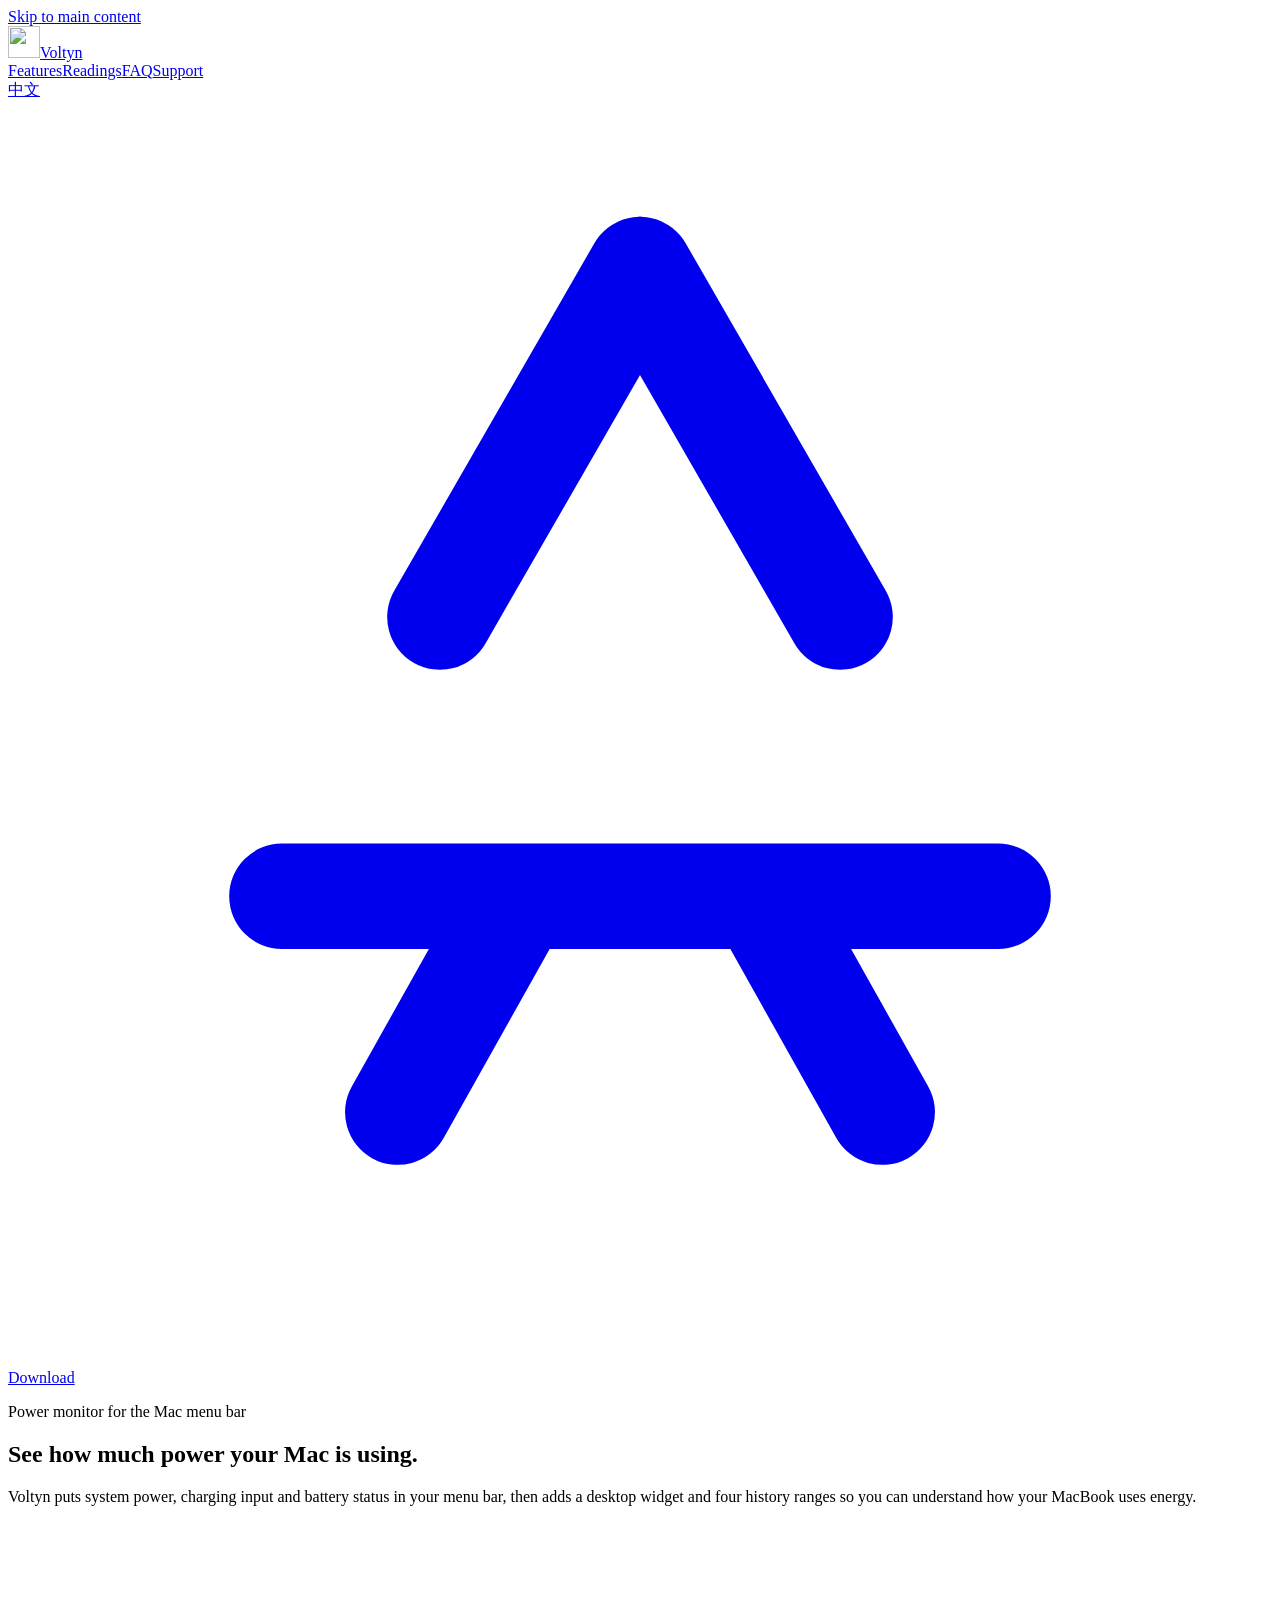
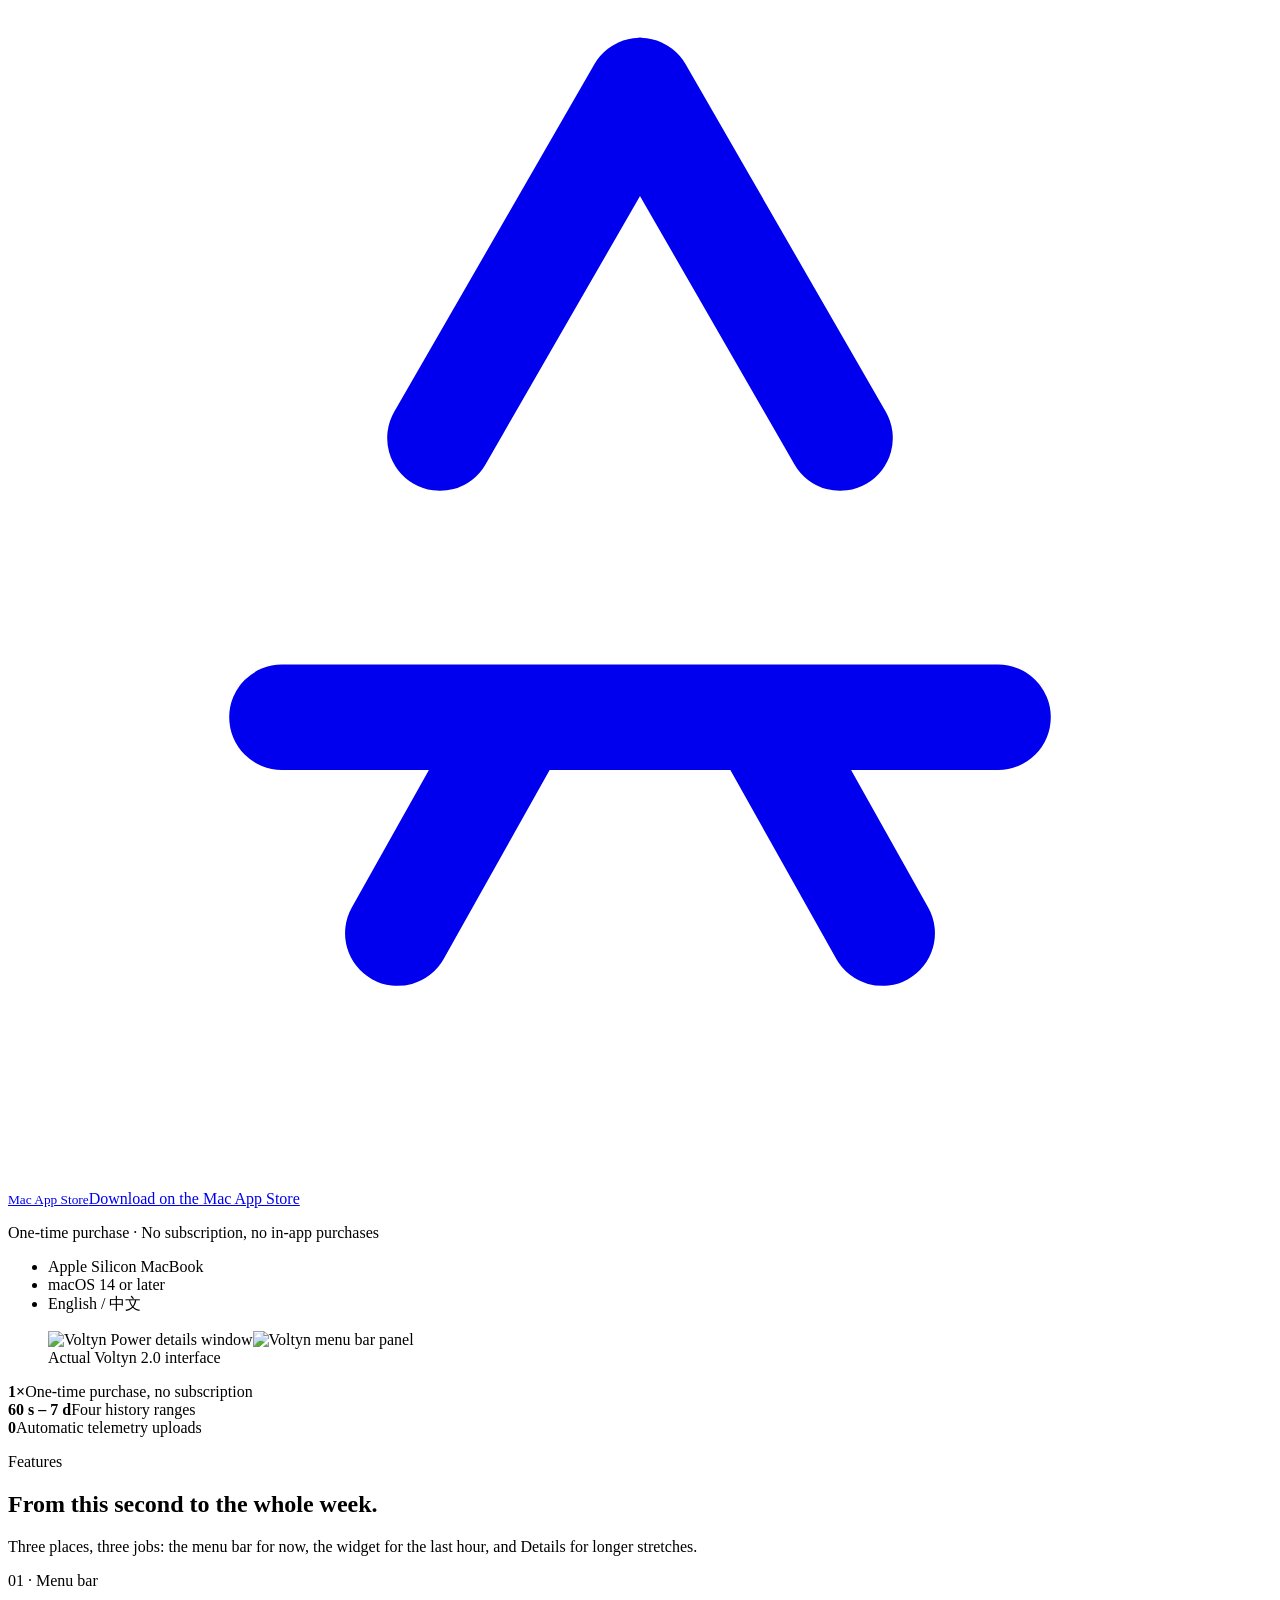
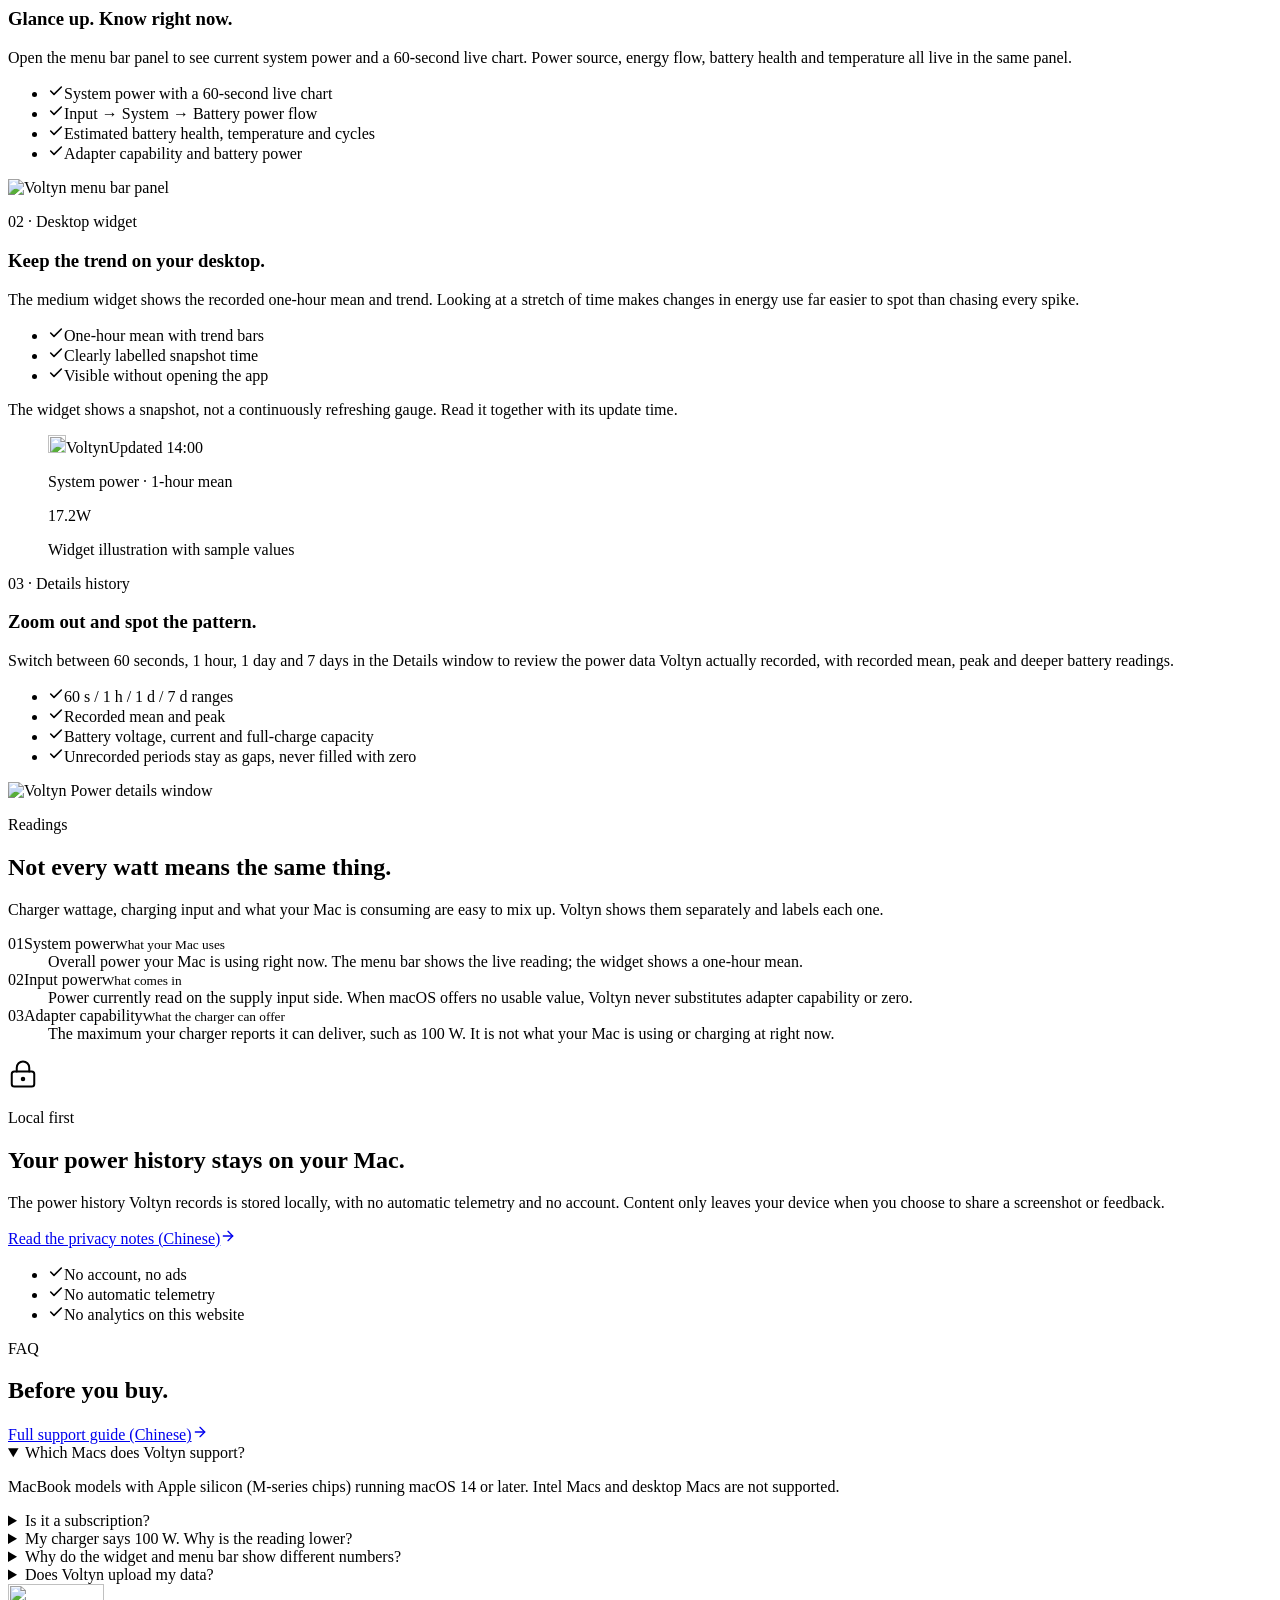
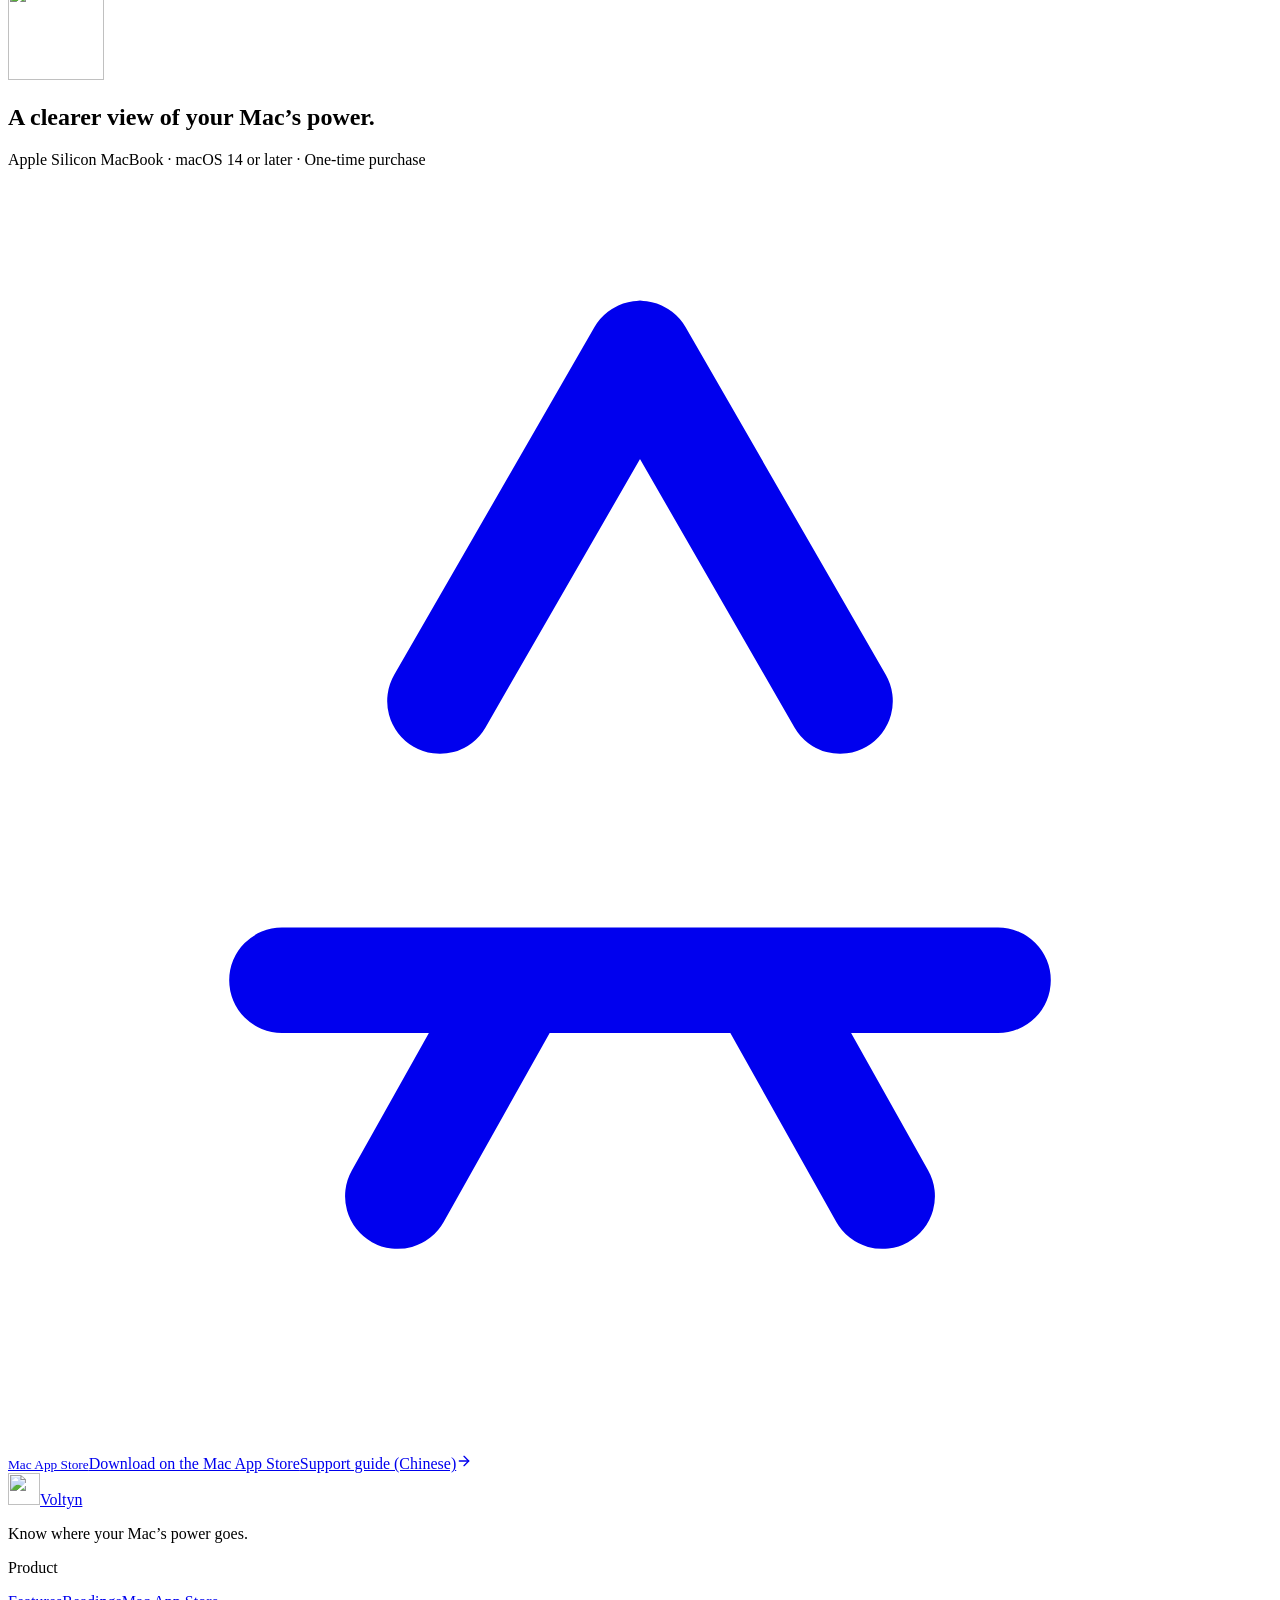
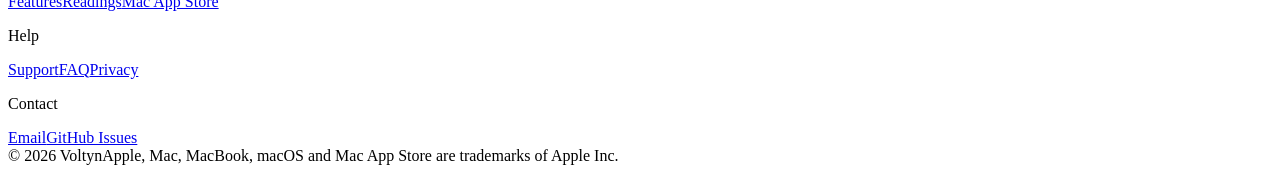
==== en/index.html @ 11860143 "Publish Voltyn marketing site voltyn-marketing-live-r2 69c5edecad9b Marketing files only; support/ a" ====
<!DOCTYPE html><html lang="en"><head><meta charSet="utf-8"/><meta name="viewport" content="width=device-width, initial-scale=1"/><link rel="preload" href="/voltyn-site/assets/voltyn-icon.png" as="image"/><link rel="stylesheet" href="/voltyn-site/_next/static/css/index.UoB--JGW.css" data-rsc-css-href="/voltyn-site/_next/static/css/index.UoB--JGW.css" data-precedence="vite-rsc/importer-resources"/><title>Voltyn: Menu Bar Power Monitor for Apple Silicon MacBook</title><meta name="description" content="Voltyn shows your MacBook’s live system power, charging input, adapter wattage, battery health and cycle count in the menu bar, with a desktop widget and 60-second to 7-day history. Data stays on your Mac. One-time purchase on the Mac App Store."/><meta name="application-name" content="Voltyn"/><meta name="keywords" content="Mac power monitor,MacBook power consumption,menu bar wattage,MacBook battery health,battery cycle count,charging wattage,macOS widget,Apple Silicon,Voltyn"/><meta name="author" content="Voltyn"/><meta name="creator" content="Voltyn"/><meta name="format-detection" content="telephone=no"/><meta name="robots" content="index, follow"/><meta property="og:title" content="Voltyn: Menu Bar Power Monitor for Apple Silicon MacBook"/><meta property="og:description" content="Voltyn shows your MacBook’s live system power, charging input, adapter wattage, battery health and cycle count in the menu bar, with a desktop widget and 60-second to 7-day history. Data stays on your Mac. One-time purchase on the Mac App Store."/><meta property="og:url" content="https://leizikang.github.io/voltyn-site/en/"/><meta property="og:site_name" content="Voltyn"/><meta property="og:type" content="website"/><meta property="og:locale" content="en_US"/><meta property="og:image" content="https://leizikang.github.io/voltyn-site/assets/og-en.png"/><meta property="og:image:width" content="1200"/><meta property="og:image:height" content="630"/><meta property="og:image:alt" content="Voltyn: power monitor for the Mac menu bar"/><meta name="twitter:card" content="summary_large_image"/><meta name="twitter:title" content="Voltyn: Menu Bar Power Monitor for Apple Silicon MacBook"/><meta name="twitter:description" content="Voltyn shows your MacBook’s live system power, charging input, adapter wattage, battery health and cycle count in the menu bar, with a desktop widget and 60-second to 7-day history. Data stays on your Mac. One-time purchase on the Mac App Store."/><meta name="twitter:image" content="https://leizikang.github.io/voltyn-site/assets/og-en.png"/><link rel="icon" href="/voltyn-site/favicon.svg" type="image/svg+xml"/><link rel="apple-touch-icon" href="/voltyn-site/apple-touch-icon.png"/><link rel="canonical" href="https://leizikang.github.io/voltyn-site/en/"/><link rel="alternate" hrefLang="zh-CN" href="https://leizikang.github.io/voltyn-site/"/><link rel="alternate" hrefLang="en" href="https://leizikang.github.io/voltyn-site/en/"/><link rel="alternate" hrefLang="x-default" href="https://leizikang.github.io/voltyn-site/"/><meta name="theme-color" content="#10231b"/><meta name="color-scheme" content="light"/>
</head><body><a href="#main-content" class="skip-link">Skip to main content</a><header class="site-header"><div class="shell header-inner"><a href="/voltyn-site/en/" class="brand" aria-label="Voltyn home"><img src="/voltyn-site/assets/voltyn-icon.png" alt="" width="32" height="32"/>Voltyn</a><nav class="site-nav" aria-label="Main"><a href="#features">Features</a><a href="#readings">Readings</a><a href="#faq">FAQ</a><a href="/voltyn-site/support/">Support</a></nav><div class="header-actions"><a class="lang-switch" href="/voltyn-site/" hrefLang="zh-CN" lang="zh-CN" aria-label="切换到中文">中文</a><a class="store-button store-button--small" href="https://apps.apple.com/app/voltyn/id6804302267" rel="external noopener" aria-label="Download Voltyn on the Mac App Store (opens apple.com)"><svg class="store-glyph" viewBox="0 0 24 24" aria-hidden="true"><path d="M12 3.2 8.2 9.8m7.6 0L12 3.2m-6.8 11.9h13.6M7.4 19.2l2.3-4.1m4.6 0 2.3 4.1" fill="none" stroke="currentColor" stroke-width="2" stroke-linecap="round"></path></svg>Download</a></div></div></header><main id="main-content" lang="en"><section class="hero" aria-labelledby="hero-title"><div class="shell hero-inner"><div class="hero-copy"><p class="eyebrow eyebrow--light"><span class="pulse" aria-hidden="true"></span>Power monitor for the Mac menu bar</p><h1 id="hero-title"><span class="line">See how much power</span> <span class="line accent">your Mac is using.</span></h1><p class="hero-lead">Voltyn puts system power, charging input and battery status in your menu bar, then adds a desktop widget and four history ranges so you can understand how your MacBook uses energy.</p><div class="hero-actions"><a class="store-button" href="https://apps.apple.com/app/voltyn/id6804302267" rel="external noopener" aria-label="Download Voltyn on the Mac App Store (opens apple.com)"><svg class="store-glyph" viewBox="0 0 24 24" aria-hidden="true"><path d="M12 3.2 8.2 9.8m7.6 0L12 3.2m-6.8 11.9h13.6M7.4 19.2l2.3-4.1m4.6 0 2.3 4.1" fill="none" stroke="currentColor" stroke-width="2" stroke-linecap="round"></path></svg><span class="store-button-text"><small>Mac App Store</small>Download on the Mac App Store</span></a></div><p class="hero-price">One-time purchase · No subscription, no in-app purchases</p><ul class="hero-meta"><li>Apple Silicon MacBook</li><li>macOS 14 or later</li><li>English / 中文</li></ul></div><figure class="hero-visual"><div class="hero-glow" aria-hidden="true"></div><img class="shot shot-details" src="/voltyn-site/assets/details-window.webp" alt="Voltyn Power details window" width="600" height="682" fetchPriority="high"/><img class="shot shot-menu" src="/voltyn-site/assets/menu-panel.webp" alt="Voltyn menu bar panel" width="360" height="651" fetchPriority="high"/><figcaption>Actual Voltyn 2.0 interface</figcaption></figure></div></section><div class="stat-strip"><div class="shell stat-inner"><div><strong>1×</strong><span>One-time purchase, no subscription</span></div><div><strong>60 s – 7 d</strong><span>Four history ranges</span></div><div><strong>0</strong><span>Automatic telemetry uploads</span></div></div></div><section id="features" class="section shell" aria-labelledby="features-title"><header class="section-head"><p class="eyebrow">Features</p><h2 id="features-title">From this second to the whole week.</h2><p>Three places, three jobs: the menu bar for now, the widget for the last hour, and Details for longer stretches.</p></header><article class="feature" aria-labelledby="feature-menu"><div class="feature-copy"><p class="feature-index">01 · Menu bar</p><h3 id="feature-menu">Glance up. Know right now.</h3><p>Open the menu bar panel to see current system power and a 60-second live chart. Power source, energy flow, battery health and temperature all live in the same panel.</p><ul class="points"><li><svg xmlns="http://www.w3.org/2000/svg" width="16" height="16" viewBox="0 0 24 24" fill="none" stroke="currentColor" stroke-width="2.4" stroke-linecap="round" stroke-linejoin="round" class="lucide lucide-check" aria-hidden="true"><path d="M20 6 9 17l-5-5"></path></svg>System power with a 60-second live chart</li><li><svg xmlns="http://www.w3.org/2000/svg" width="16" height="16" viewBox="0 0 24 24" fill="none" stroke="currentColor" stroke-width="2.4" stroke-linecap="round" stroke-linejoin="round" class="lucide lucide-check" aria-hidden="true"><path d="M20 6 9 17l-5-5"></path></svg>Input → System → Battery power flow</li><li><svg xmlns="http://www.w3.org/2000/svg" width="16" height="16" viewBox="0 0 24 24" fill="none" stroke="currentColor" stroke-width="2.4" stroke-linecap="round" stroke-linejoin="round" class="lucide lucide-check" aria-hidden="true"><path d="M20 6 9 17l-5-5"></path></svg>Estimated battery health, temperature and cycles</li><li><svg xmlns="http://www.w3.org/2000/svg" width="16" height="16" viewBox="0 0 24 24" fill="none" stroke="currentColor" stroke-width="2.4" stroke-linecap="round" stroke-linejoin="round" class="lucide lucide-check" aria-hidden="true"><path d="M20 6 9 17l-5-5"></path></svg>Adapter capability and battery power</li></ul></div><div class="feature-media media-menu"><img src="/voltyn-site/assets/menu-panel.webp" alt="Voltyn menu bar panel" width="360" height="651" loading="lazy"/></div></article><article class="feature feature--reverse" aria-labelledby="feature-widget"><div class="feature-copy"><p class="feature-index">02 · Desktop widget</p><h3 id="feature-widget">Keep the trend on your desktop.</h3><p>The medium widget shows the recorded one-hour mean and trend. Looking at a stretch of time makes changes in energy use far easier to spot than chasing every spike.</p><ul class="points"><li><svg xmlns="http://www.w3.org/2000/svg" width="16" height="16" viewBox="0 0 24 24" fill="none" stroke="currentColor" stroke-width="2.4" stroke-linecap="round" stroke-linejoin="round" class="lucide lucide-check" aria-hidden="true"><path d="M20 6 9 17l-5-5"></path></svg>One-hour mean with trend bars</li><li><svg xmlns="http://www.w3.org/2000/svg" width="16" height="16" viewBox="0 0 24 24" fill="none" stroke="currentColor" stroke-width="2.4" stroke-linecap="round" stroke-linejoin="round" class="lucide lucide-check" aria-hidden="true"><path d="M20 6 9 17l-5-5"></path></svg>Clearly labelled snapshot time</li><li><svg xmlns="http://www.w3.org/2000/svg" width="16" height="16" viewBox="0 0 24 24" fill="none" stroke="currentColor" stroke-width="2.4" stroke-linecap="round" stroke-linejoin="round" class="lucide lucide-check" aria-hidden="true"><path d="M20 6 9 17l-5-5"></path></svg>Visible without opening the app</li></ul><p class="fine">The widget shows a snapshot, not a continuously refreshing gauge. Read it together with its update time.</p></div><div class="feature-media media-widget"><figure class="widget-figure"><div class="widget-mock" aria-hidden="true"><div class="widget-top"><span class="widget-app"><img src="/voltyn-site/assets/voltyn-icon.png" alt="" width="18" height="18" loading="lazy"/>Voltyn</span><span>Updated 14:00</span></div><p class="widget-label">System power · 1-hour mean</p><p class="widget-value">17.2<span>W</span></p><div class="widget-bars"><span style="height:34%"></span><span style="height:42%"></span><span style="height:38%"></span><span style="height:55%"></span><span style="height:71%"></span><span style="height:58%"></span><span style="height:46%"></span><span style="height:52%"></span><span style="height:76%"></span><span style="height:88%"></span><span style="height:70%"></span><span style="height:61%"></span><span style="height:48%"></span><span style="height:56%"></span><span style="height:66%"></span><span style="height:54%"></span><span style="height:47%"></span><span style="height:44%"></span><span style="height:58%"></span><span style="height:63%"></span><span style="height:50%" data-recent="true"></span><span style="height:45%" data-recent="true"></span><span style="height:40%" data-recent="true"></span><span style="height:43%" data-recent="true"></span></div></div><figcaption>Widget illustration with sample values</figcaption></figure></div></article><article class="feature" aria-labelledby="feature-history"><div class="feature-copy"><p class="feature-index">03 · Details history</p><h3 id="feature-history">Zoom out and spot the pattern.</h3><p>Switch between 60 seconds, 1 hour, 1 day and 7 days in the Details window to review the power data Voltyn actually recorded, with recorded mean, peak and deeper battery readings.</p><ul class="points"><li><svg xmlns="http://www.w3.org/2000/svg" width="16" height="16" viewBox="0 0 24 24" fill="none" stroke="currentColor" stroke-width="2.4" stroke-linecap="round" stroke-linejoin="round" class="lucide lucide-check" aria-hidden="true"><path d="M20 6 9 17l-5-5"></path></svg>60 s / 1 h / 1 d / 7 d ranges</li><li><svg xmlns="http://www.w3.org/2000/svg" width="16" height="16" viewBox="0 0 24 24" fill="none" stroke="currentColor" stroke-width="2.4" stroke-linecap="round" stroke-linejoin="round" class="lucide lucide-check" aria-hidden="true"><path d="M20 6 9 17l-5-5"></path></svg>Recorded mean and peak</li><li><svg xmlns="http://www.w3.org/2000/svg" width="16" height="16" viewBox="0 0 24 24" fill="none" stroke="currentColor" stroke-width="2.4" stroke-linecap="round" stroke-linejoin="round" class="lucide lucide-check" aria-hidden="true"><path d="M20 6 9 17l-5-5"></path></svg>Battery voltage, current and full-charge capacity</li><li><svg xmlns="http://www.w3.org/2000/svg" width="16" height="16" viewBox="0 0 24 24" fill="none" stroke="currentColor" stroke-width="2.4" stroke-linecap="round" stroke-linejoin="round" class="lucide lucide-check" aria-hidden="true"><path d="M20 6 9 17l-5-5"></path></svg>Unrecorded periods stay as gaps, never filled with zero</li></ul></div><div class="feature-media media-details"><img src="/voltyn-site/assets/details-window.webp" alt="Voltyn Power details window" width="600" height="682" loading="lazy"/></div></article></section><section id="readings" class="readings" aria-labelledby="readings-title"><div class="shell"><header class="section-head"><p class="eyebrow">Readings</p><h2 id="readings-title">Not every watt means the same thing.</h2><p>Charger wattage, charging input and what your Mac is consuming are easy to mix up. Voltyn shows them separately and labels each one.</p></header><dl class="reading-grid"><div class="reading-card"><dt><span class="reading-num">0<!-- -->1</span>System power<small>What your Mac uses</small></dt><dd>Overall power your Mac is using right now. The menu bar shows the live reading; the widget shows a one-hour mean.</dd></div><div class="reading-card"><dt><span class="reading-num">0<!-- -->2</span>Input power<small>What comes in</small></dt><dd>Power currently read on the supply input side. When macOS offers no usable value, Voltyn never substitutes adapter capability or zero.</dd></div><div class="reading-card"><dt><span class="reading-num">0<!-- -->3</span>Adapter capability<small>What the charger can offer</small></dt><dd>The maximum your charger reports it can deliver, such as 100 W. It is not what your Mac is using or charging at right now.</dd></div></dl></div></section><section class="section shell" aria-labelledby="privacy-title"><div class="privacy-band"><div class="privacy-icon" aria-hidden="true"><svg xmlns="http://www.w3.org/2000/svg" width="30" height="30" viewBox="0 0 24 24" fill="none" stroke="currentColor" stroke-width="1.6" stroke-linecap="round" stroke-linejoin="round" class="lucide lucide-lock-keyhole" aria-hidden="true"><circle cx="12" cy="16" r="1"></circle><rect x="3" y="10" width="18" height="12" rx="2"></rect><path d="M7 10V7a5 5 0 0 1 10 0v3"></path></svg></div><div class="privacy-copy"><p class="eyebrow">Local first</p><h2 id="privacy-title">Your power history stays on your Mac.</h2><p>The power history Voltyn records is stored locally, with no automatic telemetry and no account. Content only leaves your device when you choose to share a screenshot or feedback.</p><a class="text-link" href="/voltyn-site/privacy/">Read the privacy notes (Chinese)<svg xmlns="http://www.w3.org/2000/svg" width="16" height="16" viewBox="0 0 24 24" fill="none" stroke="currentColor" stroke-width="2" stroke-linecap="round" stroke-linejoin="round" class="lucide lucide-arrow-right" aria-hidden="true"><path d="M5 12h14"></path><path d="m12 5 7 7-7 7"></path></svg></a></div><ul class="points"><li><svg xmlns="http://www.w3.org/2000/svg" width="16" height="16" viewBox="0 0 24 24" fill="none" stroke="currentColor" stroke-width="2.4" stroke-linecap="round" stroke-linejoin="round" class="lucide lucide-check" aria-hidden="true"><path d="M20 6 9 17l-5-5"></path></svg>No account, no ads</li><li><svg xmlns="http://www.w3.org/2000/svg" width="16" height="16" viewBox="0 0 24 24" fill="none" stroke="currentColor" stroke-width="2.4" stroke-linecap="round" stroke-linejoin="round" class="lucide lucide-check" aria-hidden="true"><path d="M20 6 9 17l-5-5"></path></svg>No automatic telemetry</li><li><svg xmlns="http://www.w3.org/2000/svg" width="16" height="16" viewBox="0 0 24 24" fill="none" stroke="currentColor" stroke-width="2.4" stroke-linecap="round" stroke-linejoin="round" class="lucide lucide-check" aria-hidden="true"><path d="M20 6 9 17l-5-5"></path></svg>No analytics on this website</li></ul></div></section><section id="faq" class="section shell faq-section" aria-labelledby="faq-title"><header class="section-head"><p class="eyebrow">FAQ</p><h2 id="faq-title">Before you buy.</h2><a class="text-link" href="/voltyn-site/support/">Full support guide (Chinese)<svg xmlns="http://www.w3.org/2000/svg" width="16" height="16" viewBox="0 0 24 24" fill="none" stroke="currentColor" stroke-width="2" stroke-linecap="round" stroke-linejoin="round" class="lucide lucide-arrow-right" aria-hidden="true"><path d="M5 12h14"></path><path d="m12 5 7 7-7 7"></path></svg></a></header><div class="faq"><details open=""><summary>Which Macs does Voltyn support?<span class="faq-toggle" aria-hidden="true"></span></summary><p>MacBook models with Apple silicon (M-series chips) running macOS 14 or later. Intel Macs and desktop Macs are not supported.</p></details><details><summary>Is it a subscription?<span class="faq-toggle" aria-hidden="true"></span></summary><p>No. Voltyn is a one-time purchase on the Mac App Store with no subscription and no in-app purchases. The price shown on the App Store for your region applies.</p></details><details><summary>My charger says 100 W. Why is the reading lower?<span class="faq-toggle" aria-hidden="true"></span></summary><p>Adapter capability is the most your charger can deliver, system power is what your Mac is using, and input power is the current reading on the supply side. A lower reading does not mean your charger or cable is faulty.</p></details><details><summary>Why do the widget and menu bar show different numbers?<span class="faq-toggle" aria-hidden="true"></span></summary><p>The menu bar shows live system power, while the medium widget shows a recorded one-hour mean tied to its snapshot time. Different time scales usually mean different numbers.</p></details><details><summary>Does Voltyn upload my data?<span class="faq-toggle" aria-hidden="true"></span></summary><p>Not automatically. Recorded power history stays on your Mac with no automatic telemetry. Content only leaves your device when you send an email, screenshot or feedback yourself.</p></details></div></section><section class="cta" aria-labelledby="cta-title"><div class="shell cta-inner"><img src="/voltyn-site/assets/voltyn-icon.png" alt="" width="96" height="96" loading="lazy"/><h2 id="cta-title">A clearer view of your Mac’s power.</h2><p>Apple Silicon MacBook · macOS 14 or later · One-time purchase</p><a class="store-button" href="https://apps.apple.com/app/voltyn/id6804302267" rel="external noopener" aria-label="Download Voltyn on the Mac App Store (opens apple.com)"><svg class="store-glyph" viewBox="0 0 24 24" aria-hidden="true"><path d="M12 3.2 8.2 9.8m7.6 0L12 3.2m-6.8 11.9h13.6M7.4 19.2l2.3-4.1m4.6 0 2.3 4.1" fill="none" stroke="currentColor" stroke-width="2" stroke-linecap="round"></path></svg><span class="store-button-text"><small>Mac App Store</small>Download on the Mac App Store</span></a><a class="text-link text-link--light" href="/voltyn-site/support/">Support guide (Chinese)<svg xmlns="http://www.w3.org/2000/svg" width="16" height="16" viewBox="0 0 24 24" fill="none" stroke="currentColor" stroke-width="2" stroke-linecap="round" stroke-linejoin="round" class="lucide lucide-arrow-right" aria-hidden="true"><path d="M5 12h14"></path><path d="m12 5 7 7-7 7"></path></svg></a></div></section></main><footer class="site-footer"><div class="shell"><div class="footer-top"><div class="footer-brand"><a href="/voltyn-site/en/" class="brand"><img src="/voltyn-site/assets/voltyn-icon.png" alt="" width="32" height="32" loading="lazy"/>Voltyn</a><p>Know where your Mac’s power goes.</p></div><nav class="footer-col" aria-label="Product"><p>Product</p><a href="/voltyn-site/en/#features">Features</a><a href="/voltyn-site/en/#readings">Readings</a><a href="https://apps.apple.com/cn/app/voltyn/id6804302267" rel="external noopener">Mac App Store</a></nav><nav class="footer-col" aria-label="Help"><p>Help</p><a href="/voltyn-site/support/">Support</a><a href="/voltyn-site/en/#faq">FAQ</a><a href="/voltyn-site/privacy/">Privacy</a></nav><nav class="footer-col" aria-label="Contact"><p>Contact</p><a href="mailto:laths.delays-9d@icloud.com">Email</a><a href="https://github.com/LeiZiKang/voltyn-site/issues/new/choose" rel="external noopener">GitHub Issues</a></nav></div><div class="footer-bottom"><span>© 2026 Voltyn</span><span>Apple, Mac, MacBook, macOS and Mac App Store are trademarks of Apple Inc.</span></div></div></footer><script type="application/ld+json">[{"@context":"https://schema.org","@type":"SoftwareApplication","name":"Voltyn","description":"Voltyn shows your MacBook’s live system power, charging input, adapter wattage, battery health and cycle count in the menu bar, with a desktop widget and 60-second to 7-day history. Data stays on your Mac. One-time purchase on the Mac App Store.","url":"https://leizikang.github.io/voltyn-site/en/","image":"https://leizikang.github.io/voltyn-site/assets/og-en.png","operatingSystem":"macOS 14.0 or later","applicationCategory":"UtilitiesApplication","inLanguage":["zh-CN","en"],"softwareVersion":"2.0.0","downloadUrl":"https://apps.apple.com/app/voltyn/id6804302267","installUrl":"https://apps.apple.com/app/voltyn/id6804302267","screenshot":["https://leizikang.github.io/voltyn-site/assets/menu-panel.webp","https://leizikang.github.io/voltyn-site/assets/details-window.webp"]},{"@context":"https://schema.org","@type":"FAQPage","inLanguage":"en","mainEntity":[{"@type":"Question","name":"Which Macs does Voltyn support?","acceptedAnswer":{"@type":"Answer","text":"MacBook models with Apple silicon (M-series chips) running macOS 14 or later. Intel Macs and desktop Macs are not supported."}},{"@type":"Question","name":"Is it a subscription?","acceptedAnswer":{"@type":"Answer","text":"No. Voltyn is a one-time purchase on the Mac App Store with no subscription and no in-app purchases. The price shown on the App Store for your region applies."}},{"@type":"Question","name":"My charger says 100 W. Why is the reading lower?","acceptedAnswer":{"@type":"Answer","text":"Adapter capability is the most your charger can deliver, system power is what your Mac is using, and input power is the current reading on the supply side. A lower reading does not mean your charger or cable is faulty."}},{"@type":"Question","name":"Why do the widget and menu bar show different numbers?","acceptedAnswer":{"@type":"Answer","text":"The menu bar shows live system power, while the medium widget shows a recorded one-hour mean tied to its snapshot time. Different time scales usually mean different numbers."}},{"@type":"Question","name":"Does Voltyn upload my data?","acceptedAnswer":{"@type":"Answer","text":"Not automatically. Recorded power history stays on your Mac with no automatic telemetry. Content only leaves your device when you send an email, screenshot or feedback yourself."}}]},{"@context":"https://schema.org","@type":"WebSite","name":"Voltyn","url":"https://leizikang.github.io/voltyn-site/","inLanguage":"en"}]</script></body></html>
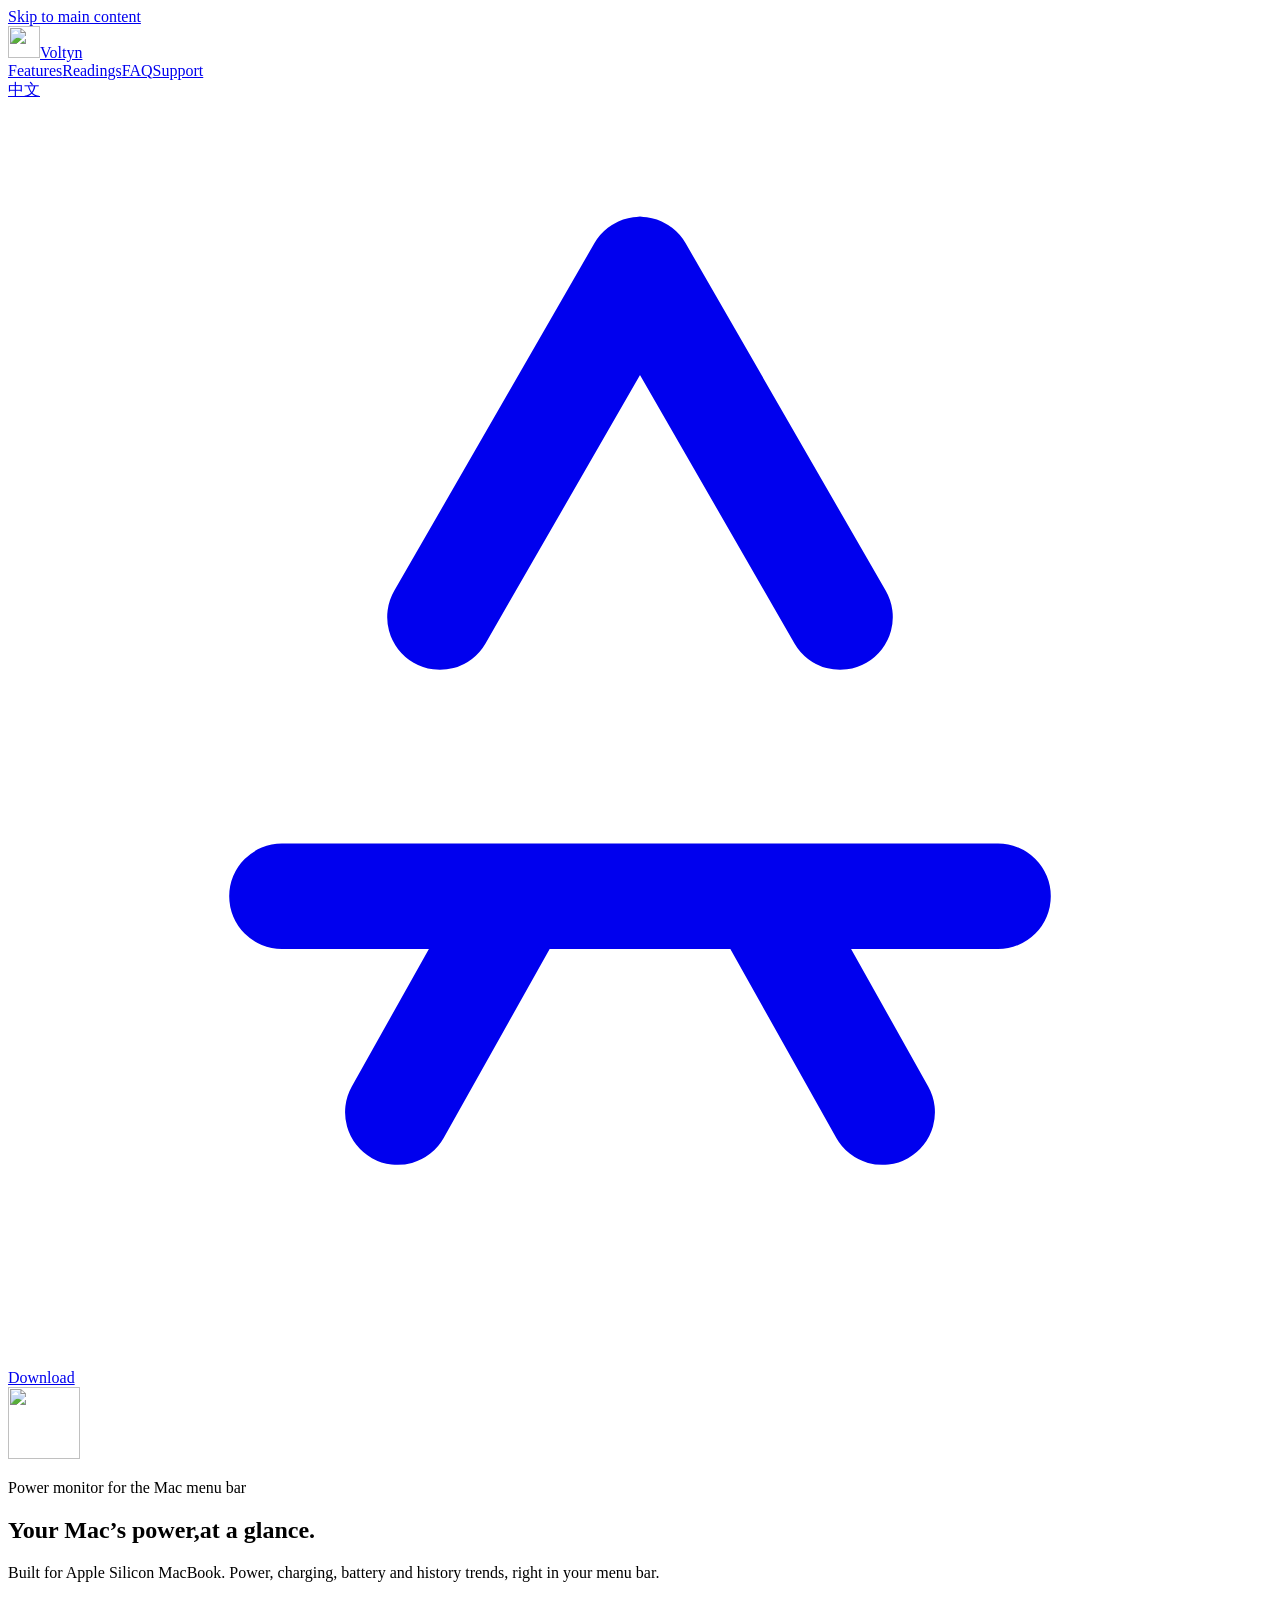
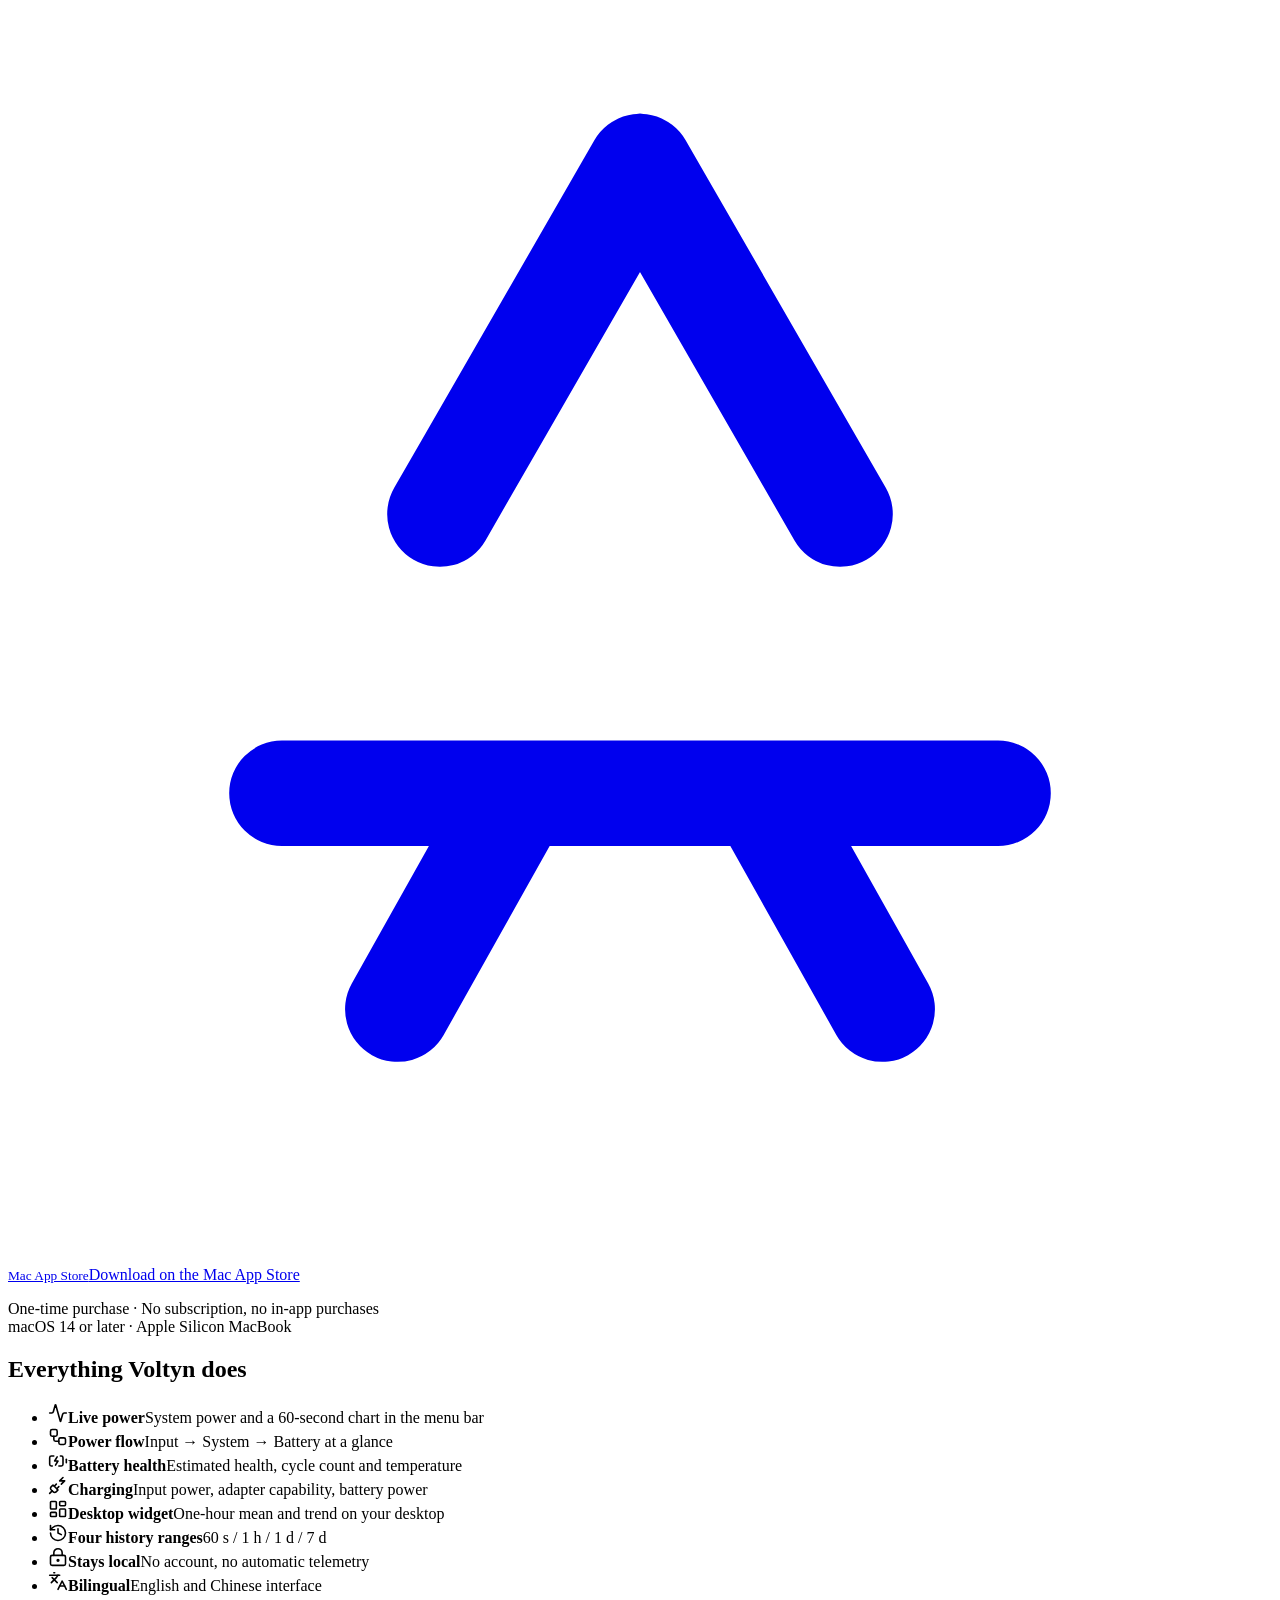
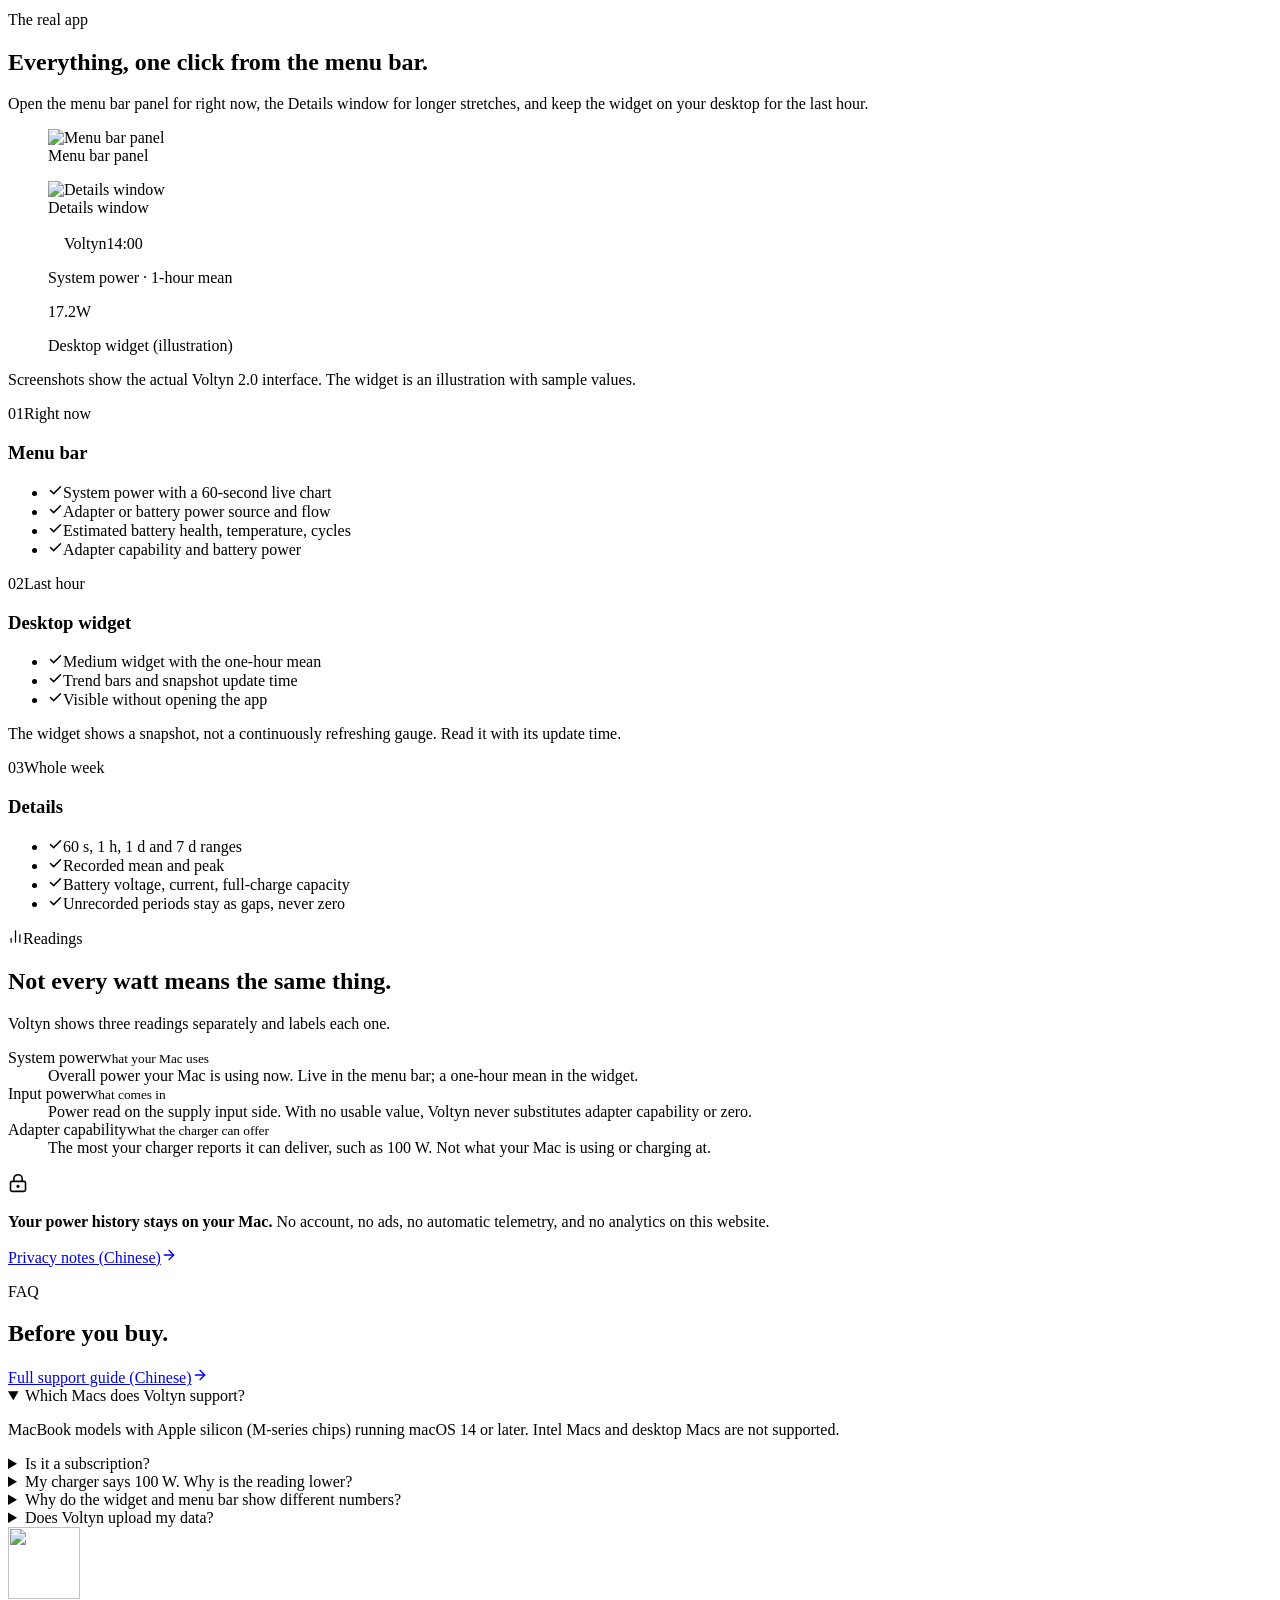
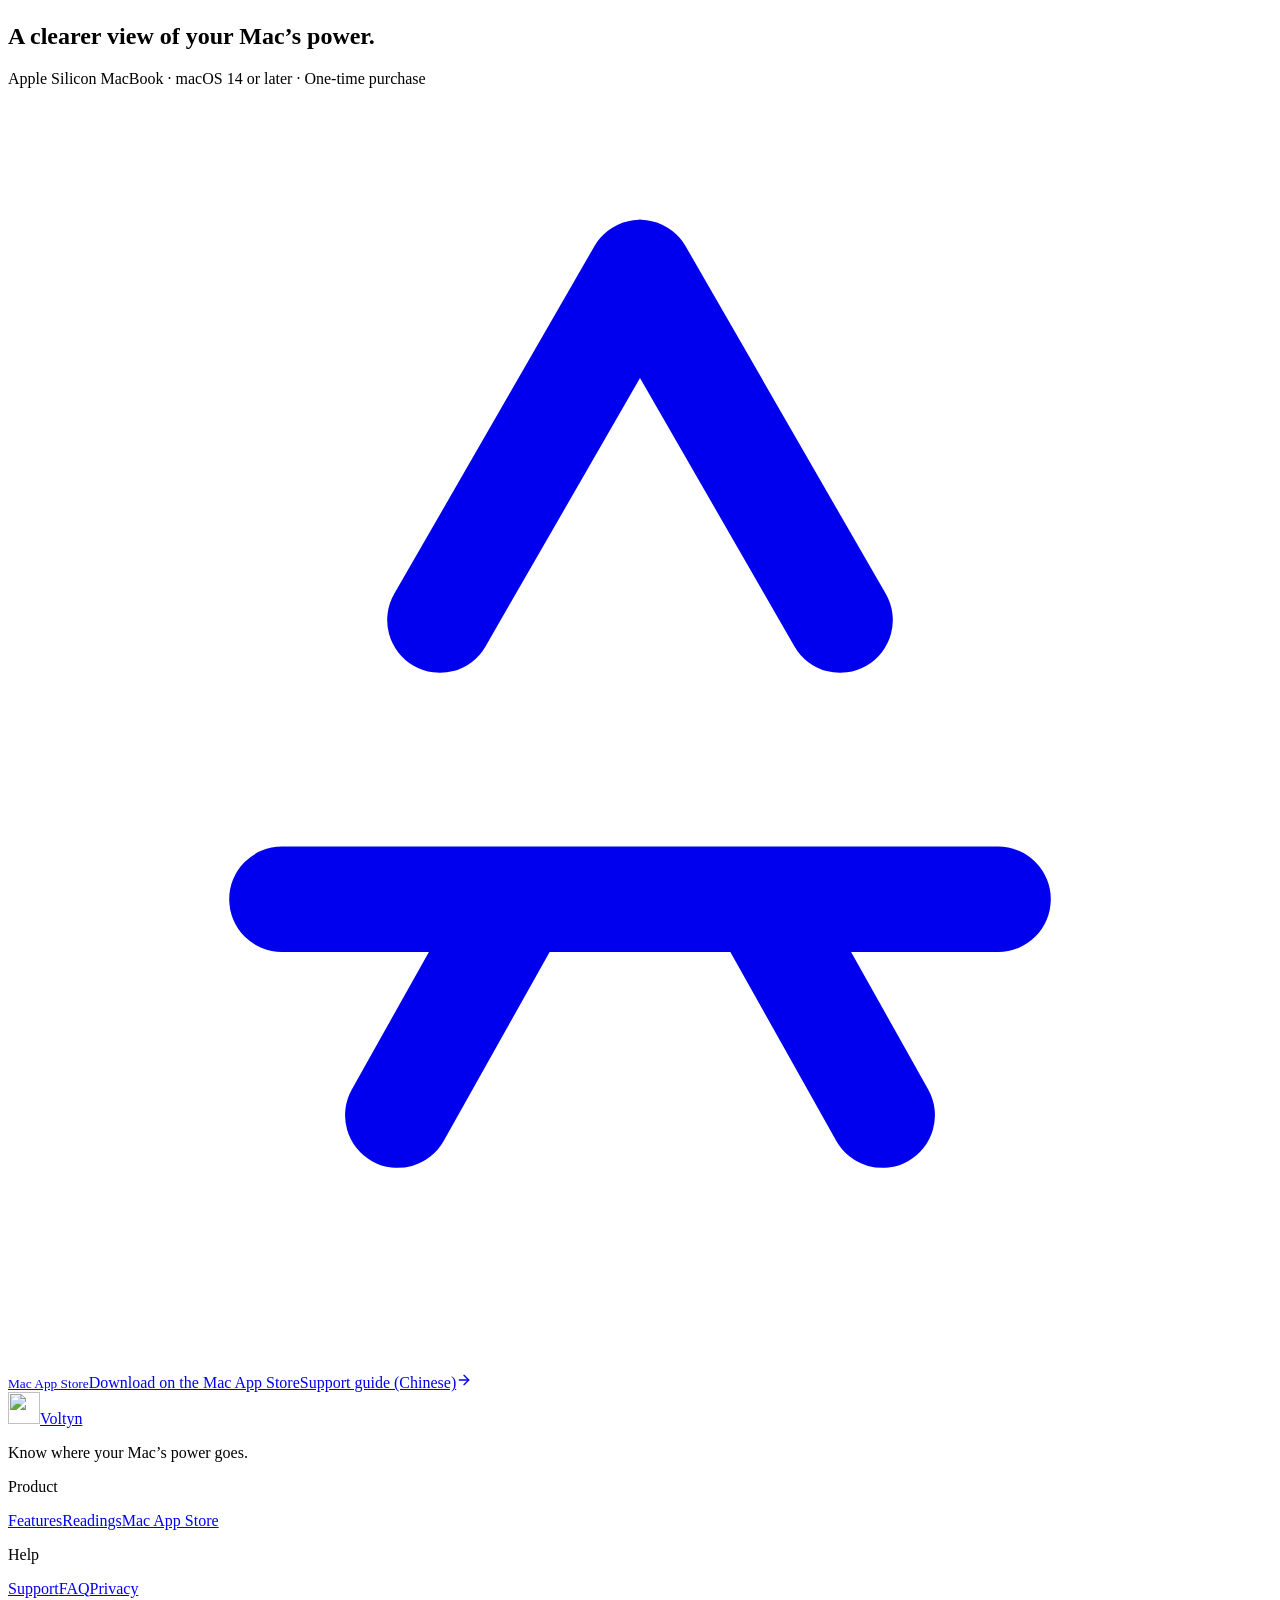
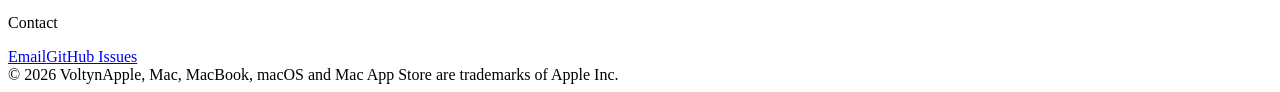
==== commit 7ae65170: "Publish Voltyn websites voltyn-marketing-live-r2 3abb0ec94456 + voltyn-support-live-r2 858e1e6401da" ====
--- a/en/index.html
+++ b/en/index.html
@@ -1,2 +1,2 @@
-<!DOCTYPE html><html lang="en"><head><meta charSet="utf-8"/><meta name="viewport" content="width=device-width, initial-scale=1"/><link rel="preload" href="/voltyn-site/assets/voltyn-icon.png" as="image"/><link rel="stylesheet" href="/voltyn-site/_next/static/css/index.UoB--JGW.css" data-rsc-css-href="/voltyn-site/_next/static/css/index.UoB--JGW.css" data-precedence="vite-rsc/importer-resources"/><title>Voltyn: Menu Bar Power Monitor for Apple Silicon MacBook</title><meta name="description" content="Voltyn shows your MacBook’s live system power, charging input, adapter wattage, battery health and cycle count in the menu bar, with a desktop widget and 60-second to 7-day history. Data stays on your Mac. One-time purchase on the Mac App Store."/><meta name="application-name" content="Voltyn"/><meta name="keywords" content="Mac power monitor,MacBook power consumption,menu bar wattage,MacBook battery health,battery cycle count,charging wattage,macOS widget,Apple Silicon,Voltyn"/><meta name="author" content="Voltyn"/><meta name="creator" content="Voltyn"/><meta name="format-detection" content="telephone=no"/><meta name="robots" content="index, follow"/><meta property="og:title" content="Voltyn: Menu Bar Power Monitor for Apple Silicon MacBook"/><meta property="og:description" content="Voltyn shows your MacBook’s live system power, charging input, adapter wattage, battery health and cycle count in the menu bar, with a desktop widget and 60-second to 7-day history. Data stays on your Mac. One-time purchase on the Mac App Store."/><meta property="og:url" content="https://leizikang.github.io/voltyn-site/en/"/><meta property="og:site_name" content="Voltyn"/><meta property="og:type" content="website"/><meta property="og:locale" content="en_US"/><meta property="og:image" content="https://leizikang.github.io/voltyn-site/assets/og-en.png"/><meta property="og:image:width" content="1200"/><meta property="og:image:height" content="630"/><meta property="og:image:alt" content="Voltyn: power monitor for the Mac menu bar"/><meta name="twitter:card" content="summary_large_image"/><meta name="twitter:title" content="Voltyn: Menu Bar Power Monitor for Apple Silicon MacBook"/><meta name="twitter:description" content="Voltyn shows your MacBook’s live system power, charging input, adapter wattage, battery health and cycle count in the menu bar, with a desktop widget and 60-second to 7-day history. Data stays on your Mac. One-time purchase on the Mac App Store."/><meta name="twitter:image" content="https://leizikang.github.io/voltyn-site/assets/og-en.png"/><link rel="icon" href="/voltyn-site/favicon.svg" type="image/svg+xml"/><link rel="apple-touch-icon" href="/voltyn-site/apple-touch-icon.png"/><link rel="canonical" href="https://leizikang.github.io/voltyn-site/en/"/><link rel="alternate" hrefLang="zh-CN" href="https://leizikang.github.io/voltyn-site/"/><link rel="alternate" hrefLang="en" href="https://leizikang.github.io/voltyn-site/en/"/><link rel="alternate" hrefLang="x-default" href="https://leizikang.github.io/voltyn-site/"/><meta name="theme-color" content="#10231b"/><meta name="color-scheme" content="light"/>
-</head><body><a href="#main-content" class="skip-link">Skip to main content</a><header class="site-header"><div class="shell header-inner"><a href="/voltyn-site/en/" class="brand" aria-label="Voltyn home"><img src="/voltyn-site/assets/voltyn-icon.png" alt="" width="32" height="32"/>Voltyn</a><nav class="site-nav" aria-label="Main"><a href="#features">Features</a><a href="#readings">Readings</a><a href="#faq">FAQ</a><a href="/voltyn-site/support/">Support</a></nav><div class="header-actions"><a class="lang-switch" href="/voltyn-site/" hrefLang="zh-CN" lang="zh-CN" aria-label="切换到中文">中文</a><a class="store-button store-button--small" href="https://apps.apple.com/app/voltyn/id6804302267" rel="external noopener" aria-label="Download Voltyn on the Mac App Store (opens apple.com)"><svg class="store-glyph" viewBox="0 0 24 24" aria-hidden="true"><path d="M12 3.2 8.2 9.8m7.6 0L12 3.2m-6.8 11.9h13.6M7.4 19.2l2.3-4.1m4.6 0 2.3 4.1" fill="none" stroke="currentColor" stroke-width="2" stroke-linecap="round"></path></svg>Download</a></div></div></header><main id="main-content" lang="en"><section class="hero" aria-labelledby="hero-title"><div class="shell hero-inner"><div class="hero-copy"><p class="eyebrow eyebrow--light"><span class="pulse" aria-hidden="true"></span>Power monitor for the Mac menu bar</p><h1 id="hero-title"><span class="line">See how much power</span> <span class="line accent">your Mac is using.</span></h1><p class="hero-lead">Voltyn puts system power, charging input and battery status in your menu bar, then adds a desktop widget and four history ranges so you can understand how your MacBook uses energy.</p><div class="hero-actions"><a class="store-button" href="https://apps.apple.com/app/voltyn/id6804302267" rel="external noopener" aria-label="Download Voltyn on the Mac App Store (opens apple.com)"><svg class="store-glyph" viewBox="0 0 24 24" aria-hidden="true"><path d="M12 3.2 8.2 9.8m7.6 0L12 3.2m-6.8 11.9h13.6M7.4 19.2l2.3-4.1m4.6 0 2.3 4.1" fill="none" stroke="currentColor" stroke-width="2" stroke-linecap="round"></path></svg><span class="store-button-text"><small>Mac App Store</small>Download on the Mac App Store</span></a></div><p class="hero-price">One-time purchase · No subscription, no in-app purchases</p><ul class="hero-meta"><li>Apple Silicon MacBook</li><li>macOS 14 or later</li><li>English / 中文</li></ul></div><figure class="hero-visual"><div class="hero-glow" aria-hidden="true"></div><img class="shot shot-details" src="/voltyn-site/assets/details-window.webp" alt="Voltyn Power details window" width="600" height="682" fetchPriority="high"/><img class="shot shot-menu" src="/voltyn-site/assets/menu-panel.webp" alt="Voltyn menu bar panel" width="360" height="651" fetchPriority="high"/><figcaption>Actual Voltyn 2.0 interface</figcaption></figure></div></section><div class="stat-strip"><div class="shell stat-inner"><div><strong>1×</strong><span>One-time purchase, no subscription</span></div><div><strong>60 s – 7 d</strong><span>Four history ranges</span></div><div><strong>0</strong><span>Automatic telemetry uploads</span></div></div></div><section id="features" class="section shell" aria-labelledby="features-title"><header class="section-head"><p class="eyebrow">Features</p><h2 id="features-title">From this second to the whole week.</h2><p>Three places, three jobs: the menu bar for now, the widget for the last hour, and Details for longer stretches.</p></header><article class="feature" aria-labelledby="feature-menu"><div class="feature-copy"><p class="feature-index">01 · Menu bar</p><h3 id="feature-menu">Glance up. Know right now.</h3><p>Open the menu bar panel to see current system power and a 60-second live chart. Power source, energy flow, battery health and temperature all live in the same panel.</p><ul class="points"><li><svg xmlns="http://www.w3.org/2000/svg" width="16" height="16" viewBox="0 0 24 24" fill="none" stroke="currentColor" stroke-width="2.4" stroke-linecap="round" stroke-linejoin="round" class="lucide lucide-check" aria-hidden="true"><path d="M20 6 9 17l-5-5"></path></svg>System power with a 60-second live chart</li><li><svg xmlns="http://www.w3.org/2000/svg" width="16" height="16" viewBox="0 0 24 24" fill="none" stroke="currentColor" stroke-width="2.4" stroke-linecap="round" stroke-linejoin="round" class="lucide lucide-check" aria-hidden="true"><path d="M20 6 9 17l-5-5"></path></svg>Input → System → Battery power flow</li><li><svg xmlns="http://www.w3.org/2000/svg" width="16" height="16" viewBox="0 0 24 24" fill="none" stroke="currentColor" stroke-width="2.4" stroke-linecap="round" stroke-linejoin="round" class="lucide lucide-check" aria-hidden="true"><path d="M20 6 9 17l-5-5"></path></svg>Estimated battery health, temperature and cycles</li><li><svg xmlns="http://www.w3.org/2000/svg" width="16" height="16" viewBox="0 0 24 24" fill="none" stroke="currentColor" stroke-width="2.4" stroke-linecap="round" stroke-linejoin="round" class="lucide lucide-check" aria-hidden="true"><path d="M20 6 9 17l-5-5"></path></svg>Adapter capability and battery power</li></ul></div><div class="feature-media media-menu"><img src="/voltyn-site/assets/menu-panel.webp" alt="Voltyn menu bar panel" width="360" height="651" loading="lazy"/></div></article><article class="feature feature--reverse" aria-labelledby="feature-widget"><div class="feature-copy"><p class="feature-index">02 · Desktop widget</p><h3 id="feature-widget">Keep the trend on your desktop.</h3><p>The medium widget shows the recorded one-hour mean and trend. Looking at a stretch of time makes changes in energy use far easier to spot than chasing every spike.</p><ul class="points"><li><svg xmlns="http://www.w3.org/2000/svg" width="16" height="16" viewBox="0 0 24 24" fill="none" stroke="currentColor" stroke-width="2.4" stroke-linecap="round" stroke-linejoin="round" class="lucide lucide-check" aria-hidden="true"><path d="M20 6 9 17l-5-5"></path></svg>One-hour mean with trend bars</li><li><svg xmlns="http://www.w3.org/2000/svg" width="16" height="16" viewBox="0 0 24 24" fill="none" stroke="currentColor" stroke-width="2.4" stroke-linecap="round" stroke-linejoin="round" class="lucide lucide-check" aria-hidden="true"><path d="M20 6 9 17l-5-5"></path></svg>Clearly labelled snapshot time</li><li><svg xmlns="http://www.w3.org/2000/svg" width="16" height="16" viewBox="0 0 24 24" fill="none" stroke="currentColor" stroke-width="2.4" stroke-linecap="round" stroke-linejoin="round" class="lucide lucide-check" aria-hidden="true"><path d="M20 6 9 17l-5-5"></path></svg>Visible without opening the app</li></ul><p class="fine">The widget shows a snapshot, not a continuously refreshing gauge. Read it together with its update time.</p></div><div class="feature-media media-widget"><figure class="widget-figure"><div class="widget-mock" aria-hidden="true"><div class="widget-top"><span class="widget-app"><img src="/voltyn-site/assets/voltyn-icon.png" alt="" width="18" height="18" loading="lazy"/>Voltyn</span><span>Updated 14:00</span></div><p class="widget-label">System power · 1-hour mean</p><p class="widget-value">17.2<span>W</span></p><div class="widget-bars"><span style="height:34%"></span><span style="height:42%"></span><span style="height:38%"></span><span style="height:55%"></span><span style="height:71%"></span><span style="height:58%"></span><span style="height:46%"></span><span style="height:52%"></span><span style="height:76%"></span><span style="height:88%"></span><span style="height:70%"></span><span style="height:61%"></span><span style="height:48%"></span><span style="height:56%"></span><span style="height:66%"></span><span style="height:54%"></span><span style="height:47%"></span><span style="height:44%"></span><span style="height:58%"></span><span style="height:63%"></span><span style="height:50%" data-recent="true"></span><span style="height:45%" data-recent="true"></span><span style="height:40%" data-recent="true"></span><span style="height:43%" data-recent="true"></span></div></div><figcaption>Widget illustration with sample values</figcaption></figure></div></article><article class="feature" aria-labelledby="feature-history"><div class="feature-copy"><p class="feature-index">03 · Details history</p><h3 id="feature-history">Zoom out and spot the pattern.</h3><p>Switch between 60 seconds, 1 hour, 1 day and 7 days in the Details window to review the power data Voltyn actually recorded, with recorded mean, peak and deeper battery readings.</p><ul class="points"><li><svg xmlns="http://www.w3.org/2000/svg" width="16" height="16" viewBox="0 0 24 24" fill="none" stroke="currentColor" stroke-width="2.4" stroke-linecap="round" stroke-linejoin="round" class="lucide lucide-check" aria-hidden="true"><path d="M20 6 9 17l-5-5"></path></svg>60 s / 1 h / 1 d / 7 d ranges</li><li><svg xmlns="http://www.w3.org/2000/svg" width="16" height="16" viewBox="0 0 24 24" fill="none" stroke="currentColor" stroke-width="2.4" stroke-linecap="round" stroke-linejoin="round" class="lucide lucide-check" aria-hidden="true"><path d="M20 6 9 17l-5-5"></path></svg>Recorded mean and peak</li><li><svg xmlns="http://www.w3.org/2000/svg" width="16" height="16" viewBox="0 0 24 24" fill="none" stroke="currentColor" stroke-width="2.4" stroke-linecap="round" stroke-linejoin="round" class="lucide lucide-check" aria-hidden="true"><path d="M20 6 9 17l-5-5"></path></svg>Battery voltage, current and full-charge capacity</li><li><svg xmlns="http://www.w3.org/2000/svg" width="16" height="16" viewBox="0 0 24 24" fill="none" stroke="currentColor" stroke-width="2.4" stroke-linecap="round" stroke-linejoin="round" class="lucide lucide-check" aria-hidden="true"><path d="M20 6 9 17l-5-5"></path></svg>Unrecorded periods stay as gaps, never filled with zero</li></ul></div><div class="feature-media media-details"><img src="/voltyn-site/assets/details-window.webp" alt="Voltyn Power details window" width="600" height="682" loading="lazy"/></div></article></section><section id="readings" class="readings" aria-labelledby="readings-title"><div class="shell"><header class="section-head"><p class="eyebrow">Readings</p><h2 id="readings-title">Not every watt means the same thing.</h2><p>Charger wattage, charging input and what your Mac is consuming are easy to mix up. Voltyn shows them separately and labels each one.</p></header><dl class="reading-grid"><div class="reading-card"><dt><span class="reading-num">0<!-- -->1</span>System power<small>What your Mac uses</small></dt><dd>Overall power your Mac is using right now. The menu bar shows the live reading; the widget shows a one-hour mean.</dd></div><div class="reading-card"><dt><span class="reading-num">0<!-- -->2</span>Input power<small>What comes in</small></dt><dd>Power currently read on the supply input side. When macOS offers no usable value, Voltyn never substitutes adapter capability or zero.</dd></div><div class="reading-card"><dt><span class="reading-num">0<!-- -->3</span>Adapter capability<small>What the charger can offer</small></dt><dd>The maximum your charger reports it can deliver, such as 100 W. It is not what your Mac is using or charging at right now.</dd></div></dl></div></section><section class="section shell" aria-labelledby="privacy-title"><div class="privacy-band"><div class="privacy-icon" aria-hidden="true"><svg xmlns="http://www.w3.org/2000/svg" width="30" height="30" viewBox="0 0 24 24" fill="none" stroke="currentColor" stroke-width="1.6" stroke-linecap="round" stroke-linejoin="round" class="lucide lucide-lock-keyhole" aria-hidden="true"><circle cx="12" cy="16" r="1"></circle><rect x="3" y="10" width="18" height="12" rx="2"></rect><path d="M7 10V7a5 5 0 0 1 10 0v3"></path></svg></div><div class="privacy-copy"><p class="eyebrow">Local first</p><h2 id="privacy-title">Your power history stays on your Mac.</h2><p>The power history Voltyn records is stored locally, with no automatic telemetry and no account. Content only leaves your device when you choose to share a screenshot or feedback.</p><a class="text-link" href="/voltyn-site/privacy/">Read the privacy notes (Chinese)<svg xmlns="http://www.w3.org/2000/svg" width="16" height="16" viewBox="0 0 24 24" fill="none" stroke="currentColor" stroke-width="2" stroke-linecap="round" stroke-linejoin="round" class="lucide lucide-arrow-right" aria-hidden="true"><path d="M5 12h14"></path><path d="m12 5 7 7-7 7"></path></svg></a></div><ul class="points"><li><svg xmlns="http://www.w3.org/2000/svg" width="16" height="16" viewBox="0 0 24 24" fill="none" stroke="currentColor" stroke-width="2.4" stroke-linecap="round" stroke-linejoin="round" class="lucide lucide-check" aria-hidden="true"><path d="M20 6 9 17l-5-5"></path></svg>No account, no ads</li><li><svg xmlns="http://www.w3.org/2000/svg" width="16" height="16" viewBox="0 0 24 24" fill="none" stroke="currentColor" stroke-width="2.4" stroke-linecap="round" stroke-linejoin="round" class="lucide lucide-check" aria-hidden="true"><path d="M20 6 9 17l-5-5"></path></svg>No automatic telemetry</li><li><svg xmlns="http://www.w3.org/2000/svg" width="16" height="16" viewBox="0 0 24 24" fill="none" stroke="currentColor" stroke-width="2.4" stroke-linecap="round" stroke-linejoin="round" class="lucide lucide-check" aria-hidden="true"><path d="M20 6 9 17l-5-5"></path></svg>No analytics on this website</li></ul></div></section><section id="faq" class="section shell faq-section" aria-labelledby="faq-title"><header class="section-head"><p class="eyebrow">FAQ</p><h2 id="faq-title">Before you buy.</h2><a class="text-link" href="/voltyn-site/support/">Full support guide (Chinese)<svg xmlns="http://www.w3.org/2000/svg" width="16" height="16" viewBox="0 0 24 24" fill="none" stroke="currentColor" stroke-width="2" stroke-linecap="round" stroke-linejoin="round" class="lucide lucide-arrow-right" aria-hidden="true"><path d="M5 12h14"></path><path d="m12 5 7 7-7 7"></path></svg></a></header><div class="faq"><details open=""><summary>Which Macs does Voltyn support?<span class="faq-toggle" aria-hidden="true"></span></summary><p>MacBook models with Apple silicon (M-series chips) running macOS 14 or later. Intel Macs and desktop Macs are not supported.</p></details><details><summary>Is it a subscription?<span class="faq-toggle" aria-hidden="true"></span></summary><p>No. Voltyn is a one-time purchase on the Mac App Store with no subscription and no in-app purchases. The price shown on the App Store for your region applies.</p></details><details><summary>My charger says 100 W. Why is the reading lower?<span class="faq-toggle" aria-hidden="true"></span></summary><p>Adapter capability is the most your charger can deliver, system power is what your Mac is using, and input power is the current reading on the supply side. A lower reading does not mean your charger or cable is faulty.</p></details><details><summary>Why do the widget and menu bar show different numbers?<span class="faq-toggle" aria-hidden="true"></span></summary><p>The menu bar shows live system power, while the medium widget shows a recorded one-hour mean tied to its snapshot time. Different time scales usually mean different numbers.</p></details><details><summary>Does Voltyn upload my data?<span class="faq-toggle" aria-hidden="true"></span></summary><p>Not automatically. Recorded power history stays on your Mac with no automatic telemetry. Content only leaves your device when you send an email, screenshot or feedback yourself.</p></details></div></section><section class="cta" aria-labelledby="cta-title"><div class="shell cta-inner"><img src="/voltyn-site/assets/voltyn-icon.png" alt="" width="96" height="96" loading="lazy"/><h2 id="cta-title">A clearer view of your Mac’s power.</h2><p>Apple Silicon MacBook · macOS 14 or later · One-time purchase</p><a class="store-button" href="https://apps.apple.com/app/voltyn/id6804302267" rel="external noopener" aria-label="Download Voltyn on the Mac App Store (opens apple.com)"><svg class="store-glyph" viewBox="0 0 24 24" aria-hidden="true"><path d="M12 3.2 8.2 9.8m7.6 0L12 3.2m-6.8 11.9h13.6M7.4 19.2l2.3-4.1m4.6 0 2.3 4.1" fill="none" stroke="currentColor" stroke-width="2" stroke-linecap="round"></path></svg><span class="store-button-text"><small>Mac App Store</small>Download on the Mac App Store</span></a><a class="text-link text-link--light" href="/voltyn-site/support/">Support guide (Chinese)<svg xmlns="http://www.w3.org/2000/svg" width="16" height="16" viewBox="0 0 24 24" fill="none" stroke="currentColor" stroke-width="2" stroke-linecap="round" stroke-linejoin="round" class="lucide lucide-arrow-right" aria-hidden="true"><path d="M5 12h14"></path><path d="m12 5 7 7-7 7"></path></svg></a></div></section></main><footer class="site-footer"><div class="shell"><div class="footer-top"><div class="footer-brand"><a href="/voltyn-site/en/" class="brand"><img src="/voltyn-site/assets/voltyn-icon.png" alt="" width="32" height="32" loading="lazy"/>Voltyn</a><p>Know where your Mac’s power goes.</p></div><nav class="footer-col" aria-label="Product"><p>Product</p><a href="/voltyn-site/en/#features">Features</a><a href="/voltyn-site/en/#readings">Readings</a><a href="https://apps.apple.com/cn/app/voltyn/id6804302267" rel="external noopener">Mac App Store</a></nav><nav class="footer-col" aria-label="Help"><p>Help</p><a href="/voltyn-site/support/">Support</a><a href="/voltyn-site/en/#faq">FAQ</a><a href="/voltyn-site/privacy/">Privacy</a></nav><nav class="footer-col" aria-label="Contact"><p>Contact</p><a href="mailto:laths.delays-9d@icloud.com">Email</a><a href="https://github.com/LeiZiKang/voltyn-site/issues/new/choose" rel="external noopener">GitHub Issues</a></nav></div><div class="footer-bottom"><span>© 2026 Voltyn</span><span>Apple, Mac, MacBook, macOS and Mac App Store are trademarks of Apple Inc.</span></div></div></footer><script type="application/ld+json">[{"@context":"https://schema.org","@type":"SoftwareApplication","name":"Voltyn","description":"Voltyn shows your MacBook’s live system power, charging input, adapter wattage, battery health and cycle count in the menu bar, with a desktop widget and 60-second to 7-day history. Data stays on your Mac. One-time purchase on the Mac App Store.","url":"https://leizikang.github.io/voltyn-site/en/","image":"https://leizikang.github.io/voltyn-site/assets/og-en.png","operatingSystem":"macOS 14.0 or later","applicationCategory":"UtilitiesApplication","inLanguage":["zh-CN","en"],"softwareVersion":"2.0.0","downloadUrl":"https://apps.apple.com/app/voltyn/id6804302267","installUrl":"https://apps.apple.com/app/voltyn/id6804302267","screenshot":["https://leizikang.github.io/voltyn-site/assets/menu-panel.webp","https://leizikang.github.io/voltyn-site/assets/details-window.webp"]},{"@context":"https://schema.org","@type":"FAQPage","inLanguage":"en","mainEntity":[{"@type":"Question","name":"Which Macs does Voltyn support?","acceptedAnswer":{"@type":"Answer","text":"MacBook models with Apple silicon (M-series chips) running macOS 14 or later. Intel Macs and desktop Macs are not supported."}},{"@type":"Question","name":"Is it a subscription?","acceptedAnswer":{"@type":"Answer","text":"No. Voltyn is a one-time purchase on the Mac App Store with no subscription and no in-app purchases. The price shown on the App Store for your region applies."}},{"@type":"Question","name":"My charger says 100 W. Why is the reading lower?","acceptedAnswer":{"@type":"Answer","text":"Adapter capability is the most your charger can deliver, system power is what your Mac is using, and input power is the current reading on the supply side. A lower reading does not mean your charger or cable is faulty."}},{"@type":"Question","name":"Why do the widget and menu bar show different numbers?","acceptedAnswer":{"@type":"Answer","text":"The menu bar shows live system power, while the medium widget shows a recorded one-hour mean tied to its snapshot time. Different time scales usually mean different numbers."}},{"@type":"Question","name":"Does Voltyn upload my data?","acceptedAnswer":{"@type":"Answer","text":"Not automatically. Recorded power history stays on your Mac with no automatic telemetry. Content only leaves your device when you send an email, screenshot or feedback yourself."}}]},{"@context":"https://schema.org","@type":"WebSite","name":"Voltyn","url":"https://leizikang.github.io/voltyn-site/","inLanguage":"en"}]</script></body></html>+<!DOCTYPE html><html lang="en"><head><meta charSet="utf-8"/><meta name="viewport" content="width=device-width, initial-scale=1"/><link rel="preload" href="/voltyn-site/assets/voltyn-icon.png" as="image"/><link rel="stylesheet" href="/voltyn-site/_next/static/css/index.j5dG2ixg.css" data-rsc-css-href="/voltyn-site/_next/static/css/index.j5dG2ixg.css" data-precedence="vite-rsc/importer-resources"/><title>Voltyn: Menu Bar Power Monitor for Apple Silicon MacBook</title><meta name="description" content="Voltyn shows your MacBook’s live system power, charging input, adapter wattage, battery health and cycle count in the menu bar, with a desktop widget and 60-second to 7-day history. Data stays on your Mac. One-time purchase on the Mac App Store."/><meta name="application-name" content="Voltyn"/><meta name="keywords" content="Mac power monitor,MacBook power consumption,menu bar wattage,MacBook battery health,battery cycle count,charging wattage,macOS widget,Apple Silicon,Voltyn"/><meta name="author" content="Voltyn"/><meta name="creator" content="Voltyn"/><meta name="format-detection" content="telephone=no"/><meta name="robots" content="index, follow"/><meta property="og:title" content="Voltyn: Menu Bar Power Monitor for Apple Silicon MacBook"/><meta property="og:description" content="Voltyn shows your MacBook’s live system power, charging input, adapter wattage, battery health and cycle count in the menu bar, with a desktop widget and 60-second to 7-day history. Data stays on your Mac. One-time purchase on the Mac App Store."/><meta property="og:url" content="https://leizikang.github.io/voltyn-site/en/"/><meta property="og:site_name" content="Voltyn"/><meta property="og:type" content="website"/><meta property="og:locale" content="en_US"/><meta property="og:image" content="https://leizikang.github.io/voltyn-site/assets/og-en.png"/><meta property="og:image:width" content="1200"/><meta property="og:image:height" content="630"/><meta property="og:image:alt" content="Voltyn: power monitor for the Mac menu bar"/><meta name="twitter:card" content="summary_large_image"/><meta name="twitter:title" content="Voltyn: Menu Bar Power Monitor for Apple Silicon MacBook"/><meta name="twitter:description" content="Voltyn shows your MacBook’s live system power, charging input, adapter wattage, battery health and cycle count in the menu bar, with a desktop widget and 60-second to 7-day history. Data stays on your Mac. One-time purchase on the Mac App Store."/><meta name="twitter:image" content="https://leizikang.github.io/voltyn-site/assets/og-en.png"/><link rel="icon" href="/voltyn-site/favicon.svg" type="image/svg+xml"/><link rel="apple-touch-icon" href="/voltyn-site/apple-touch-icon.png"/><link rel="canonical" href="https://leizikang.github.io/voltyn-site/en/"/><link rel="alternate" hrefLang="zh-CN" href="https://leizikang.github.io/voltyn-site/"/><link rel="alternate" hrefLang="en" href="https://leizikang.github.io/voltyn-site/en/"/><link rel="alternate" hrefLang="x-default" href="https://leizikang.github.io/voltyn-site/"/><meta name="theme-color" content="#10231b"/><meta name="color-scheme" content="light"/>
+</head><body><a href="#main-content" class="skip-link">Skip to main content</a><header class="site-header"><div class="shell header-inner"><a href="/voltyn-site/en/" class="brand" aria-label="Voltyn home"><img src="/voltyn-site/assets/voltyn-icon.png" alt="" width="32" height="32"/>Voltyn</a><nav class="site-nav" aria-label="Main"><a href="#features">Features</a><a href="#readings">Readings</a><a href="#faq">FAQ</a><a href="/voltyn-site/support/">Support</a></nav><div class="header-actions"><a class="lang-switch" href="/voltyn-site/" hrefLang="zh-CN" lang="zh-CN" aria-label="切换到中文">中文</a><a class="store-button store-button--small" href="https://apps.apple.com/app/voltyn/id6804302267" rel="external noopener" aria-label="Download Voltyn on the Mac App Store (opens apple.com)"><svg class="store-glyph" viewBox="0 0 24 24" aria-hidden="true"><path d="M12 3.2 8.2 9.8m7.6 0L12 3.2m-6.8 11.9h13.6M7.4 19.2l2.3-4.1m4.6 0 2.3 4.1" fill="none" stroke="currentColor" stroke-width="2" stroke-linecap="round"></path></svg>Download</a></div></div></header><main id="main-content"><section class="shell banner-wrap" aria-labelledby="banner-title"><div class="banner"><div class="banner-copy"><img class="banner-icon" src="/voltyn-site/assets/voltyn-icon.png" alt="" width="72" height="72"/><p class="eyebrow eyebrow--light">Power monitor for the Mac menu bar</p><h1 id="banner-title"><span class="line">Your Mac’s power,</span><span class="line">at a glance.</span></h1><p class="banner-lead">Built for Apple Silicon MacBook. Power, charging, battery and history trends, right in your menu bar.</p><div class="banner-actions"><a class="store-button" href="https://apps.apple.com/app/voltyn/id6804302267" rel="external noopener" aria-label="Download Voltyn on the Mac App Store (opens apple.com)"><svg class="store-glyph" viewBox="0 0 24 24" aria-hidden="true"><path d="M12 3.2 8.2 9.8m7.6 0L12 3.2m-6.8 11.9h13.6M7.4 19.2l2.3-4.1m4.6 0 2.3 4.1" fill="none" stroke="currentColor" stroke-width="2" stroke-linecap="round"></path></svg><span class="store-button-text"><small>Mac App Store</small>Download on the Mac App Store</span></a></div><p class="banner-price">One-time purchase · No subscription, no in-app purchases<br/>macOS 14 or later · Apple Silicon MacBook</p></div><div class="banner-features"><h2 class="sr-only">Everything Voltyn does</h2><ul class="feature-grid"><li class="feature-tile"><span class="tile-icon"><svg xmlns="http://www.w3.org/2000/svg" width="20" height="20" viewBox="0 0 24 24" fill="none" stroke="currentColor" stroke-width="1.9" stroke-linecap="round" stroke-linejoin="round" class="lucide lucide-activity" aria-hidden="true"><path d="M22 12h-2.48a2 2 0 0 0-1.93 1.46l-2.35 8.36a.25.25 0 0 1-.48 0L9.24 2.18a.25.25 0 0 0-.48 0l-2.35 8.36A2 2 0 0 1 4.49 12H2"></path></svg></span><strong>Live power</strong><span>System power and a 60-second chart in the menu bar</span></li><li class="feature-tile"><span class="tile-icon"><svg xmlns="http://www.w3.org/2000/svg" width="20" height="20" viewBox="0 0 24 24" fill="none" stroke="currentColor" stroke-width="1.9" stroke-linecap="round" stroke-linejoin="round" class="lucide lucide-workflow" aria-hidden="true"><rect width="8" height="8" x="3" y="3" rx="2"></rect><path d="M7 11v4a2 2 0 0 0 2 2h4"></path><rect width="8" height="8" x="13" y="13" rx="2"></rect></svg></span><strong>Power flow</strong><span>Input → System → Battery at a glance</span></li><li class="feature-tile"><span class="tile-icon"><svg xmlns="http://www.w3.org/2000/svg" width="20" height="20" viewBox="0 0 24 24" fill="none" stroke="currentColor" stroke-width="1.9" stroke-linecap="round" stroke-linejoin="round" class="lucide lucide-battery-charging" aria-hidden="true"><path d="m11 7-3 5h4l-3 5"></path><path d="M14.856 6H16a2 2 0 0 1 2 2v8a2 2 0 0 1-2 2h-2.935"></path><path d="M22 14v-4"></path><path d="M5.14 18H4a2 2 0 0 1-2-2V8a2 2 0 0 1 2-2h2.936"></path></svg></span><strong>Battery health</strong><span>Estimated health, cycle count and temperature</span></li><li class="feature-tile"><span class="tile-icon"><svg xmlns="http://www.w3.org/2000/svg" width="20" height="20" viewBox="0 0 24 24" fill="none" stroke="currentColor" stroke-width="1.9" stroke-linecap="round" stroke-linejoin="round" class="lucide lucide-plug-zap" aria-hidden="true"><path d="M6.3 20.3a2.4 2.4 0 0 0 3.4 0L12 18l-6-6-2.3 2.3a2.4 2.4 0 0 0 0 3.4Z"></path><path d="m2 22 3-3"></path><path d="M7.5 13.5 10 11"></path><path d="M10.5 16.5 13 14"></path><path d="m18 3-4 4h6l-4 4"></path></svg></span><strong>Charging</strong><span>Input power, adapter capability, battery power</span></li><li class="feature-tile"><span class="tile-icon"><svg xmlns="http://www.w3.org/2000/svg" width="20" height="20" viewBox="0 0 24 24" fill="none" stroke="currentColor" stroke-width="1.9" stroke-linecap="round" stroke-linejoin="round" class="lucide lucide-layout-dashboard" aria-hidden="true"><rect width="7" height="9" x="3" y="3" rx="1"></rect><rect width="7" height="5" x="14" y="3" rx="1"></rect><rect width="7" height="9" x="14" y="12" rx="1"></rect><rect width="7" height="5" x="3" y="16" rx="1"></rect></svg></span><strong>Desktop widget</strong><span>One-hour mean and trend on your desktop</span></li><li class="feature-tile"><span class="tile-icon"><svg xmlns="http://www.w3.org/2000/svg" width="20" height="20" viewBox="0 0 24 24" fill="none" stroke="currentColor" stroke-width="1.9" stroke-linecap="round" stroke-linejoin="round" class="lucide lucide-rotate-ccw-clock" aria-hidden="true"><path d="M3 12a9 9 0 1 0 9-9 9.75 9.75 0 0 0-6.74 2.74L3 8"></path><path d="M3 3v5h5"></path><path d="M12 7v5l4 2"></path></svg></span><strong>Four history ranges</strong><span>60 s / 1 h / 1 d / 7 d</span></li><li class="feature-tile"><span class="tile-icon"><svg xmlns="http://www.w3.org/2000/svg" width="20" height="20" viewBox="0 0 24 24" fill="none" stroke="currentColor" stroke-width="1.9" stroke-linecap="round" stroke-linejoin="round" class="lucide lucide-lock-keyhole" aria-hidden="true"><circle cx="12" cy="16" r="1"></circle><rect x="3" y="10" width="18" height="12" rx="2"></rect><path d="M7 10V7a5 5 0 0 1 10 0v3"></path></svg></span><strong>Stays local</strong><span>No account, no automatic telemetry</span></li><li class="feature-tile"><span class="tile-icon"><svg xmlns="http://www.w3.org/2000/svg" width="20" height="20" viewBox="0 0 24 24" fill="none" stroke="currentColor" stroke-width="1.9" stroke-linecap="round" stroke-linejoin="round" class="lucide lucide-languages" aria-hidden="true"><path d="m5 8 6 6"></path><path d="m4 14 6-6 2-3"></path><path d="M2 5h12"></path><path d="M7 2h1"></path><path d="m22 22-5-10-5 10"></path><path d="M14 18h6"></path></svg></span><strong>Bilingual</strong><span>English and Chinese interface</span></li></ul></div></div></section><section id="features" class="section shell" aria-labelledby="showcase-title"><header class="section-head section-head--center"><p class="eyebrow">The real app</p><h2 id="showcase-title">Everything, one click from the menu bar.</h2><p>Open the menu bar panel for right now, the Details window for longer stretches, and keep the widget on your desktop for the last hour.</p></header><div class="showcase"><figure class="showcase-item showcase-menu"><img src="/voltyn-site/assets/menu-panel.webp" alt="Menu bar panel" width="360" height="651" loading="lazy"/><figcaption>Menu bar panel</figcaption></figure><div class="showcase-stack"><figure class="showcase-item showcase-details"><img src="/voltyn-site/assets/details-window.webp" alt="Details window" width="600" height="682" loading="lazy"/><figcaption>Details window</figcaption></figure><figure class="showcase-item showcase-widget"><div class="widget-mock" aria-hidden="true"><div class="widget-top"><span class="widget-app"><img src="/voltyn-site/assets/voltyn-icon.png" alt="" width="16" height="16" loading="lazy"/>Voltyn</span><span>14:00</span></div><p class="widget-label">System power · 1-hour mean</p><p class="widget-value">17.2<span>W</span></p><div class="widget-bars" aria-hidden="true"><span style="height:34%"></span><span style="height:42%"></span><span style="height:38%"></span><span style="height:55%"></span><span style="height:71%"></span><span style="height:58%"></span><span style="height:46%"></span><span style="height:52%"></span><span style="height:76%"></span><span style="height:88%"></span><span style="height:70%"></span><span style="height:61%"></span><span style="height:48%"></span><span style="height:56%"></span><span style="height:66%"></span><span style="height:54%"></span><span style="height:47%"></span><span style="height:44%"></span><span style="height:58%"></span><span style="height:63%"></span><span style="height:50%" data-recent="true"></span><span style="height:45%" data-recent="true"></span><span style="height:40%" data-recent="true"></span><span style="height:43%" data-recent="true"></span></div></div><figcaption>Desktop widget (illustration)</figcaption></figure></div></div><p class="showcase-note">Screenshots show the actual Voltyn 2.0 interface. The widget is an illustration with sample values.</p><div class="places"><article class="place-card" aria-labelledby="place-01"><p class="place-index">01<span>Right now</span></p><h3 id="place-01">Menu bar</h3><ul class="points"><li><svg xmlns="http://www.w3.org/2000/svg" width="15" height="15" viewBox="0 0 24 24" fill="none" stroke="currentColor" stroke-width="2.4" stroke-linecap="round" stroke-linejoin="round" class="lucide lucide-check" aria-hidden="true"><path d="M20 6 9 17l-5-5"></path></svg>System power with a 60-second live chart</li><li><svg xmlns="http://www.w3.org/2000/svg" width="15" height="15" viewBox="0 0 24 24" fill="none" stroke="currentColor" stroke-width="2.4" stroke-linecap="round" stroke-linejoin="round" class="lucide lucide-check" aria-hidden="true"><path d="M20 6 9 17l-5-5"></path></svg>Adapter or battery power source and flow</li><li><svg xmlns="http://www.w3.org/2000/svg" width="15" height="15" viewBox="0 0 24 24" fill="none" stroke="currentColor" stroke-width="2.4" stroke-linecap="round" stroke-linejoin="round" class="lucide lucide-check" aria-hidden="true"><path d="M20 6 9 17l-5-5"></path></svg>Estimated battery health, temperature, cycles</li><li><svg xmlns="http://www.w3.org/2000/svg" width="15" height="15" viewBox="0 0 24 24" fill="none" stroke="currentColor" stroke-width="2.4" stroke-linecap="round" stroke-linejoin="round" class="lucide lucide-check" aria-hidden="true"><path d="M20 6 9 17l-5-5"></path></svg>Adapter capability and battery power</li></ul></article><article class="place-card" aria-labelledby="place-02"><p class="place-index">02<span>Last hour</span></p><h3 id="place-02">Desktop widget</h3><ul class="points"><li><svg xmlns="http://www.w3.org/2000/svg" width="15" height="15" viewBox="0 0 24 24" fill="none" stroke="currentColor" stroke-width="2.4" stroke-linecap="round" stroke-linejoin="round" class="lucide lucide-check" aria-hidden="true"><path d="M20 6 9 17l-5-5"></path></svg>Medium widget with the one-hour mean</li><li><svg xmlns="http://www.w3.org/2000/svg" width="15" height="15" viewBox="0 0 24 24" fill="none" stroke="currentColor" stroke-width="2.4" stroke-linecap="round" stroke-linejoin="round" class="lucide lucide-check" aria-hidden="true"><path d="M20 6 9 17l-5-5"></path></svg>Trend bars and snapshot update time</li><li><svg xmlns="http://www.w3.org/2000/svg" width="15" height="15" viewBox="0 0 24 24" fill="none" stroke="currentColor" stroke-width="2.4" stroke-linecap="round" stroke-linejoin="round" class="lucide lucide-check" aria-hidden="true"><path d="M20 6 9 17l-5-5"></path></svg>Visible without opening the app</li></ul><p class="fine">The widget shows a snapshot, not a continuously refreshing gauge. Read it with its update time.</p></article><article class="place-card" aria-labelledby="place-03"><p class="place-index">03<span>Whole week</span></p><h3 id="place-03">Details</h3><ul class="points"><li><svg xmlns="http://www.w3.org/2000/svg" width="15" height="15" viewBox="0 0 24 24" fill="none" stroke="currentColor" stroke-width="2.4" stroke-linecap="round" stroke-linejoin="round" class="lucide lucide-check" aria-hidden="true"><path d="M20 6 9 17l-5-5"></path></svg>60 s, 1 h, 1 d and 7 d ranges</li><li><svg xmlns="http://www.w3.org/2000/svg" width="15" height="15" viewBox="0 0 24 24" fill="none" stroke="currentColor" stroke-width="2.4" stroke-linecap="round" stroke-linejoin="round" class="lucide lucide-check" aria-hidden="true"><path d="M20 6 9 17l-5-5"></path></svg>Recorded mean and peak</li><li><svg xmlns="http://www.w3.org/2000/svg" width="15" height="15" viewBox="0 0 24 24" fill="none" stroke="currentColor" stroke-width="2.4" stroke-linecap="round" stroke-linejoin="round" class="lucide lucide-check" aria-hidden="true"><path d="M20 6 9 17l-5-5"></path></svg>Battery voltage, current, full-charge capacity</li><li><svg xmlns="http://www.w3.org/2000/svg" width="15" height="15" viewBox="0 0 24 24" fill="none" stroke="currentColor" stroke-width="2.4" stroke-linecap="round" stroke-linejoin="round" class="lucide lucide-check" aria-hidden="true"><path d="M20 6 9 17l-5-5"></path></svg>Unrecorded periods stay as gaps, never zero</li></ul></article></div></section><section id="readings" class="section shell" aria-labelledby="readings-title"><header class="section-head section-head--center"><p class="eyebrow"><svg xmlns="http://www.w3.org/2000/svg" width="15" height="15" viewBox="0 0 24 24" fill="none" stroke="currentColor" stroke-width="2" stroke-linecap="round" stroke-linejoin="round" class="lucide lucide-chart-no-axes-column" aria-hidden="true"><path d="M5 21v-6"></path><path d="M12 21V3"></path><path d="M19 21V9"></path></svg>Readings</p><h2 id="readings-title">Not every watt means the same thing.</h2><p>Voltyn shows three readings separately and labels each one.</p></header><dl class="reading-grid"><div class="reading-card"><dt>System power<small>What your Mac uses</small></dt><dd>Overall power your Mac is using now. Live in the menu bar; a one-hour mean in the widget.</dd></div><div class="reading-card"><dt>Input power<small>What comes in</small></dt><dd>Power read on the supply input side. With no usable value, Voltyn never substitutes adapter capability or zero.</dd></div><div class="reading-card"><dt>Adapter capability<small>What the charger can offer</small></dt><dd>The most your charger reports it can deliver, such as 100 W. Not what your Mac is using or charging at.</dd></div></dl><div class="privacy-strip"><span class="privacy-icon" aria-hidden="true"><svg xmlns="http://www.w3.org/2000/svg" width="20" height="20" viewBox="0 0 24 24" fill="none" stroke="currentColor" stroke-width="1.9" stroke-linecap="round" stroke-linejoin="round" class="lucide lucide-lock-keyhole" aria-hidden="true"><circle cx="12" cy="16" r="1"></circle><rect x="3" y="10" width="18" height="12" rx="2"></rect><path d="M7 10V7a5 5 0 0 1 10 0v3"></path></svg></span><p><strong>Your power history stays on your Mac.</strong> <!-- -->No account, no ads, no automatic telemetry, and no analytics on this website.</p><a class="text-link" href="/voltyn-site/privacy/">Privacy notes (Chinese)<svg xmlns="http://www.w3.org/2000/svg" width="16" height="16" viewBox="0 0 24 24" fill="none" stroke="currentColor" stroke-width="2" stroke-linecap="round" stroke-linejoin="round" class="lucide lucide-arrow-right" aria-hidden="true"><path d="M5 12h14"></path><path d="m12 5 7 7-7 7"></path></svg></a></div></section><section id="faq" class="section shell faq-section" aria-labelledby="faq-title"><header class="section-head"><p class="eyebrow">FAQ</p><h2 id="faq-title">Before you buy.</h2><a class="text-link" href="/voltyn-site/support/">Full support guide (Chinese)<svg xmlns="http://www.w3.org/2000/svg" width="16" height="16" viewBox="0 0 24 24" fill="none" stroke="currentColor" stroke-width="2" stroke-linecap="round" stroke-linejoin="round" class="lucide lucide-arrow-right" aria-hidden="true"><path d="M5 12h14"></path><path d="m12 5 7 7-7 7"></path></svg></a></header><div class="faq"><details open=""><summary>Which Macs does Voltyn support?<span class="faq-toggle" aria-hidden="true"></span></summary><p>MacBook models with Apple silicon (M-series chips) running macOS 14 or later. Intel Macs and desktop Macs are not supported.</p></details><details><summary>Is it a subscription?<span class="faq-toggle" aria-hidden="true"></span></summary><p>No. Voltyn is a one-time purchase on the Mac App Store with no subscription and no in-app purchases. The price shown on the App Store for your region applies.</p></details><details><summary>My charger says 100 W. Why is the reading lower?<span class="faq-toggle" aria-hidden="true"></span></summary><p>Adapter capability is the most your charger can deliver, system power is what your Mac is using, and input power is the current reading on the supply side. A lower reading does not mean your charger or cable is faulty.</p></details><details><summary>Why do the widget and menu bar show different numbers?<span class="faq-toggle" aria-hidden="true"></span></summary><p>The menu bar shows live system power, while the medium widget shows a recorded one-hour mean tied to its snapshot time. Different time scales usually mean different numbers.</p></details><details><summary>Does Voltyn upload my data?<span class="faq-toggle" aria-hidden="true"></span></summary><p>Not automatically. Recorded power history stays on your Mac with no automatic telemetry. Content only leaves your device when you send an email, screenshot or feedback yourself.</p></details></div></section><section class="shell cta-wrap" aria-labelledby="cta-title"><div class="cta"><img src="/voltyn-site/assets/voltyn-icon.png" alt="" width="72" height="72" loading="lazy"/><h2 id="cta-title">A clearer view of your Mac’s power.</h2><p>Apple Silicon MacBook · macOS 14 or later · One-time purchase</p><a class="store-button" href="https://apps.apple.com/app/voltyn/id6804302267" rel="external noopener" aria-label="Download Voltyn on the Mac App Store (opens apple.com)"><svg class="store-glyph" viewBox="0 0 24 24" aria-hidden="true"><path d="M12 3.2 8.2 9.8m7.6 0L12 3.2m-6.8 11.9h13.6M7.4 19.2l2.3-4.1m4.6 0 2.3 4.1" fill="none" stroke="currentColor" stroke-width="2" stroke-linecap="round"></path></svg><span class="store-button-text"><small>Mac App Store</small>Download on the Mac App Store</span></a><a class="text-link text-link--light" href="/voltyn-site/support/">Support guide (Chinese)<svg xmlns="http://www.w3.org/2000/svg" width="16" height="16" viewBox="0 0 24 24" fill="none" stroke="currentColor" stroke-width="2" stroke-linecap="round" stroke-linejoin="round" class="lucide lucide-arrow-right" aria-hidden="true"><path d="M5 12h14"></path><path d="m12 5 7 7-7 7"></path></svg></a></div></section></main><footer class="site-footer"><div class="shell"><div class="footer-top"><div class="footer-brand"><a href="/voltyn-site/en/" class="brand"><img src="/voltyn-site/assets/voltyn-icon.png" alt="" width="32" height="32" loading="lazy"/>Voltyn</a><p>Know where your Mac’s power goes.</p></div><nav class="footer-col" aria-label="Product"><p>Product</p><a href="/voltyn-site/en/#features">Features</a><a href="/voltyn-site/en/#readings">Readings</a><a href="https://apps.apple.com/cn/app/voltyn/id6804302267" rel="external noopener">Mac App Store</a></nav><nav class="footer-col" aria-label="Help"><p>Help</p><a href="/voltyn-site/support/">Support</a><a href="/voltyn-site/en/#faq">FAQ</a><a href="/voltyn-site/privacy/">Privacy</a></nav><nav class="footer-col" aria-label="Contact"><p>Contact</p><a href="mailto:laths.delays-9d@icloud.com">Email</a><a href="https://github.com/LeiZiKang/voltyn-site/issues/new/choose" rel="external noopener">GitHub Issues</a></nav></div><div class="footer-bottom"><span>© 2026 Voltyn</span><span>Apple, Mac, MacBook, macOS and Mac App Store are trademarks of Apple Inc.</span></div></div></footer><script type="application/ld+json">[{"@context":"https://schema.org","@type":"SoftwareApplication","name":"Voltyn","description":"Voltyn shows your MacBook’s live system power, charging input, adapter wattage, battery health and cycle count in the menu bar, with a desktop widget and 60-second to 7-day history. Data stays on your Mac. One-time purchase on the Mac App Store.","url":"https://leizikang.github.io/voltyn-site/en/","image":"https://leizikang.github.io/voltyn-site/assets/og-en.png","operatingSystem":"macOS 14.0 or later","applicationCategory":"UtilitiesApplication","inLanguage":["zh-CN","en"],"softwareVersion":"2.0.0","downloadUrl":"https://apps.apple.com/app/voltyn/id6804302267","installUrl":"https://apps.apple.com/app/voltyn/id6804302267","featureList":["Live power: System power and a 60-second chart in the menu bar","Power flow: Input → System → Battery at a glance","Battery health: Estimated health, cycle count and temperature","Charging: Input power, adapter capability, battery power","Desktop widget: One-hour mean and trend on your desktop","Four history ranges: 60 s / 1 h / 1 d / 7 d","Stays local: No account, no automatic telemetry","Bilingual: English and Chinese interface"],"screenshot":["https://leizikang.github.io/voltyn-site/assets/menu-panel.webp","https://leizikang.github.io/voltyn-site/assets/details-window.webp"]},{"@context":"https://schema.org","@type":"FAQPage","inLanguage":"en","mainEntity":[{"@type":"Question","name":"Which Macs does Voltyn support?","acceptedAnswer":{"@type":"Answer","text":"MacBook models with Apple silicon (M-series chips) running macOS 14 or later. Intel Macs and desktop Macs are not supported."}},{"@type":"Question","name":"Is it a subscription?","acceptedAnswer":{"@type":"Answer","text":"No. Voltyn is a one-time purchase on the Mac App Store with no subscription and no in-app purchases. The price shown on the App Store for your region applies."}},{"@type":"Question","name":"My charger says 100 W. Why is the reading lower?","acceptedAnswer":{"@type":"Answer","text":"Adapter capability is the most your charger can deliver, system power is what your Mac is using, and input power is the current reading on the supply side. A lower reading does not mean your charger or cable is faulty."}},{"@type":"Question","name":"Why do the widget and menu bar show different numbers?","acceptedAnswer":{"@type":"Answer","text":"The menu bar shows live system power, while the medium widget shows a recorded one-hour mean tied to its snapshot time. Different time scales usually mean different numbers."}},{"@type":"Question","name":"Does Voltyn upload my data?","acceptedAnswer":{"@type":"Answer","text":"Not automatically. Recorded power history stays on your Mac with no automatic telemetry. Content only leaves your device when you send an email, screenshot or feedback yourself."}}]},{"@context":"https://schema.org","@type":"WebSite","name":"Voltyn","url":"https://leizikang.github.io/voltyn-site/","inLanguage":"en"}]</script></body></html>
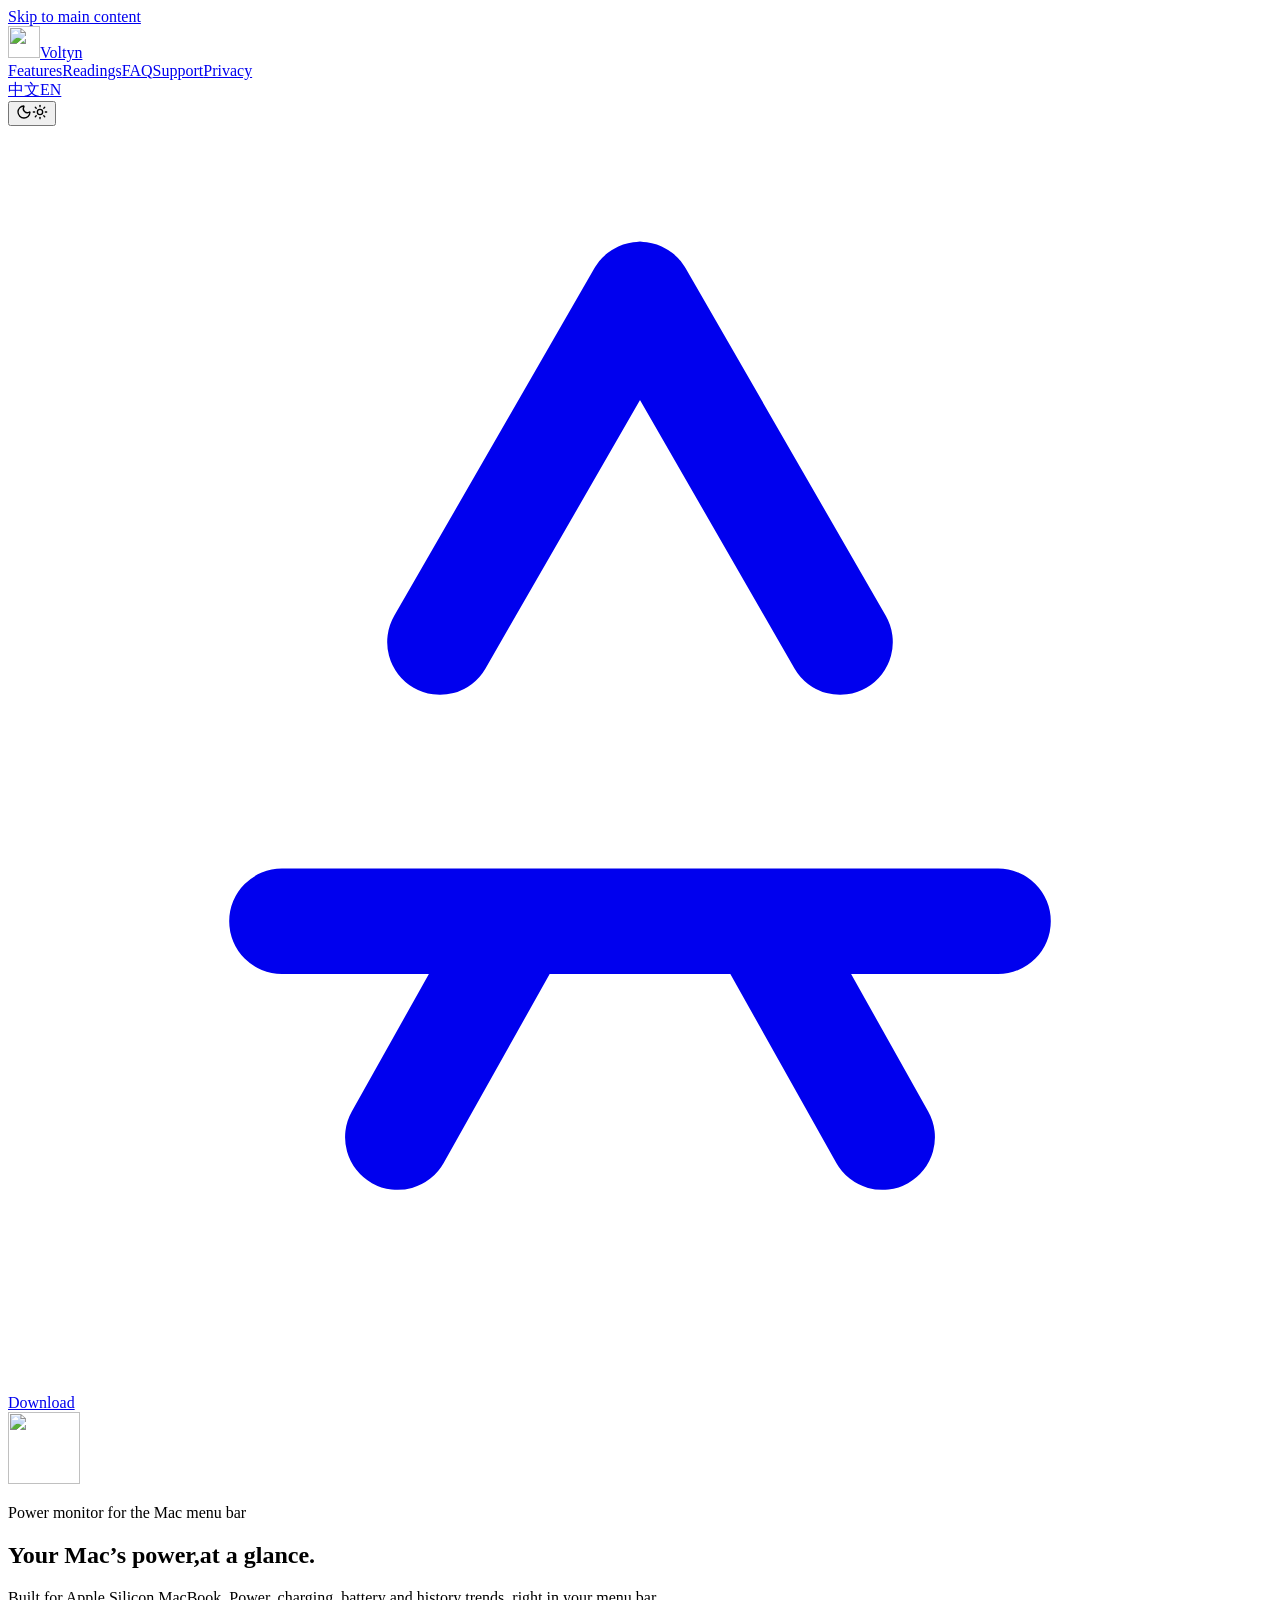
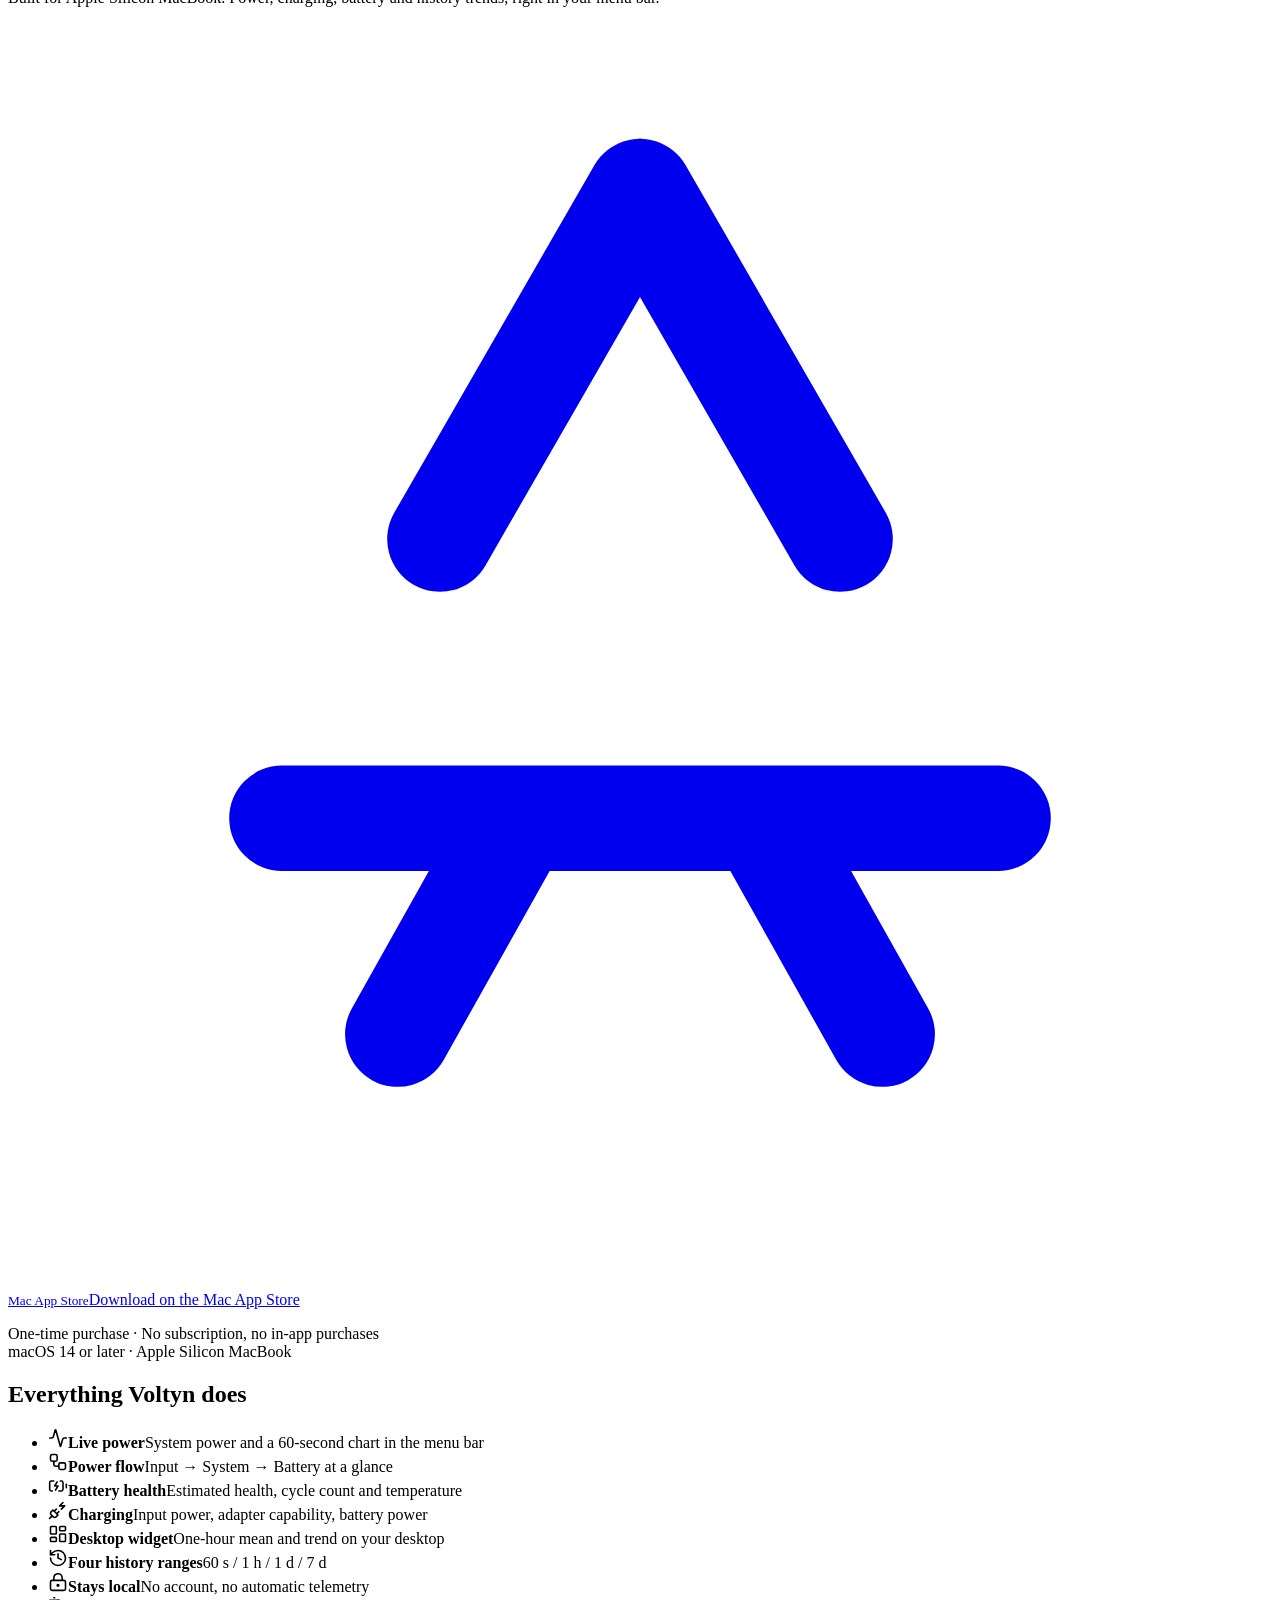
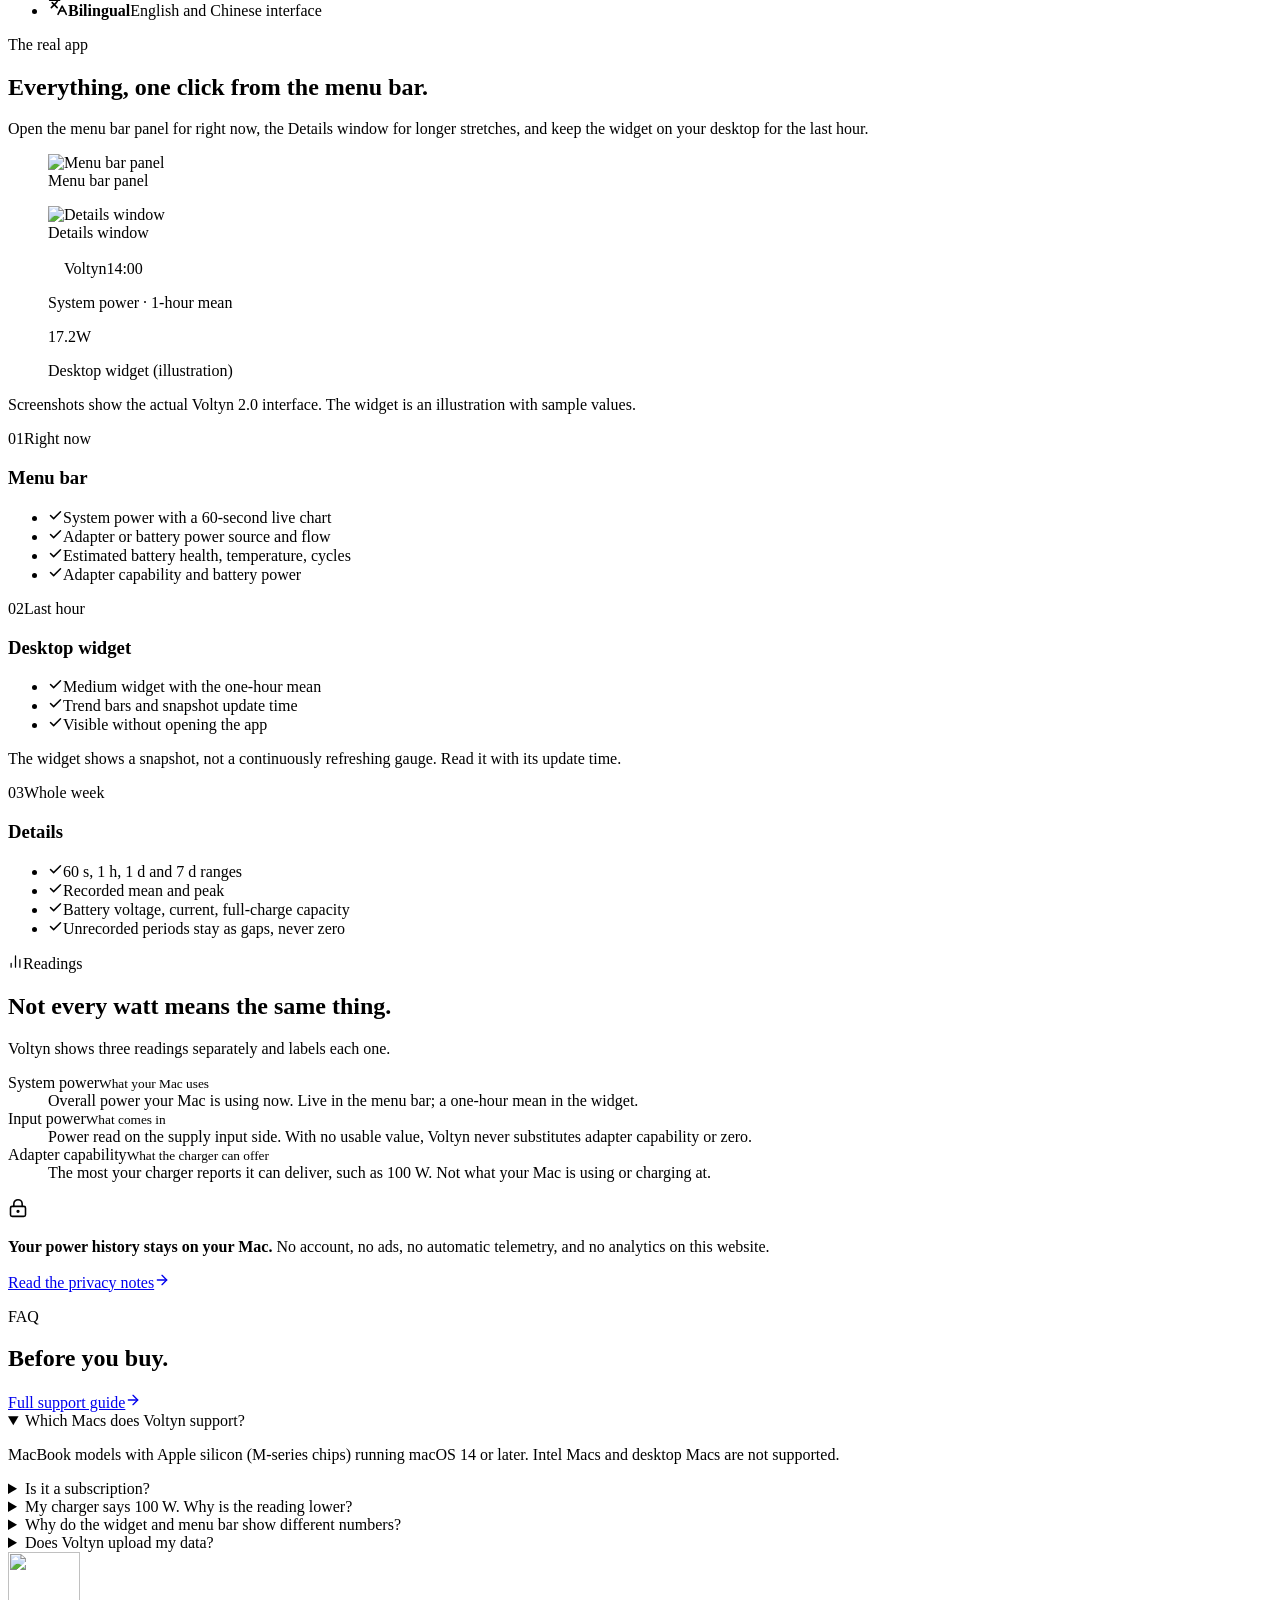
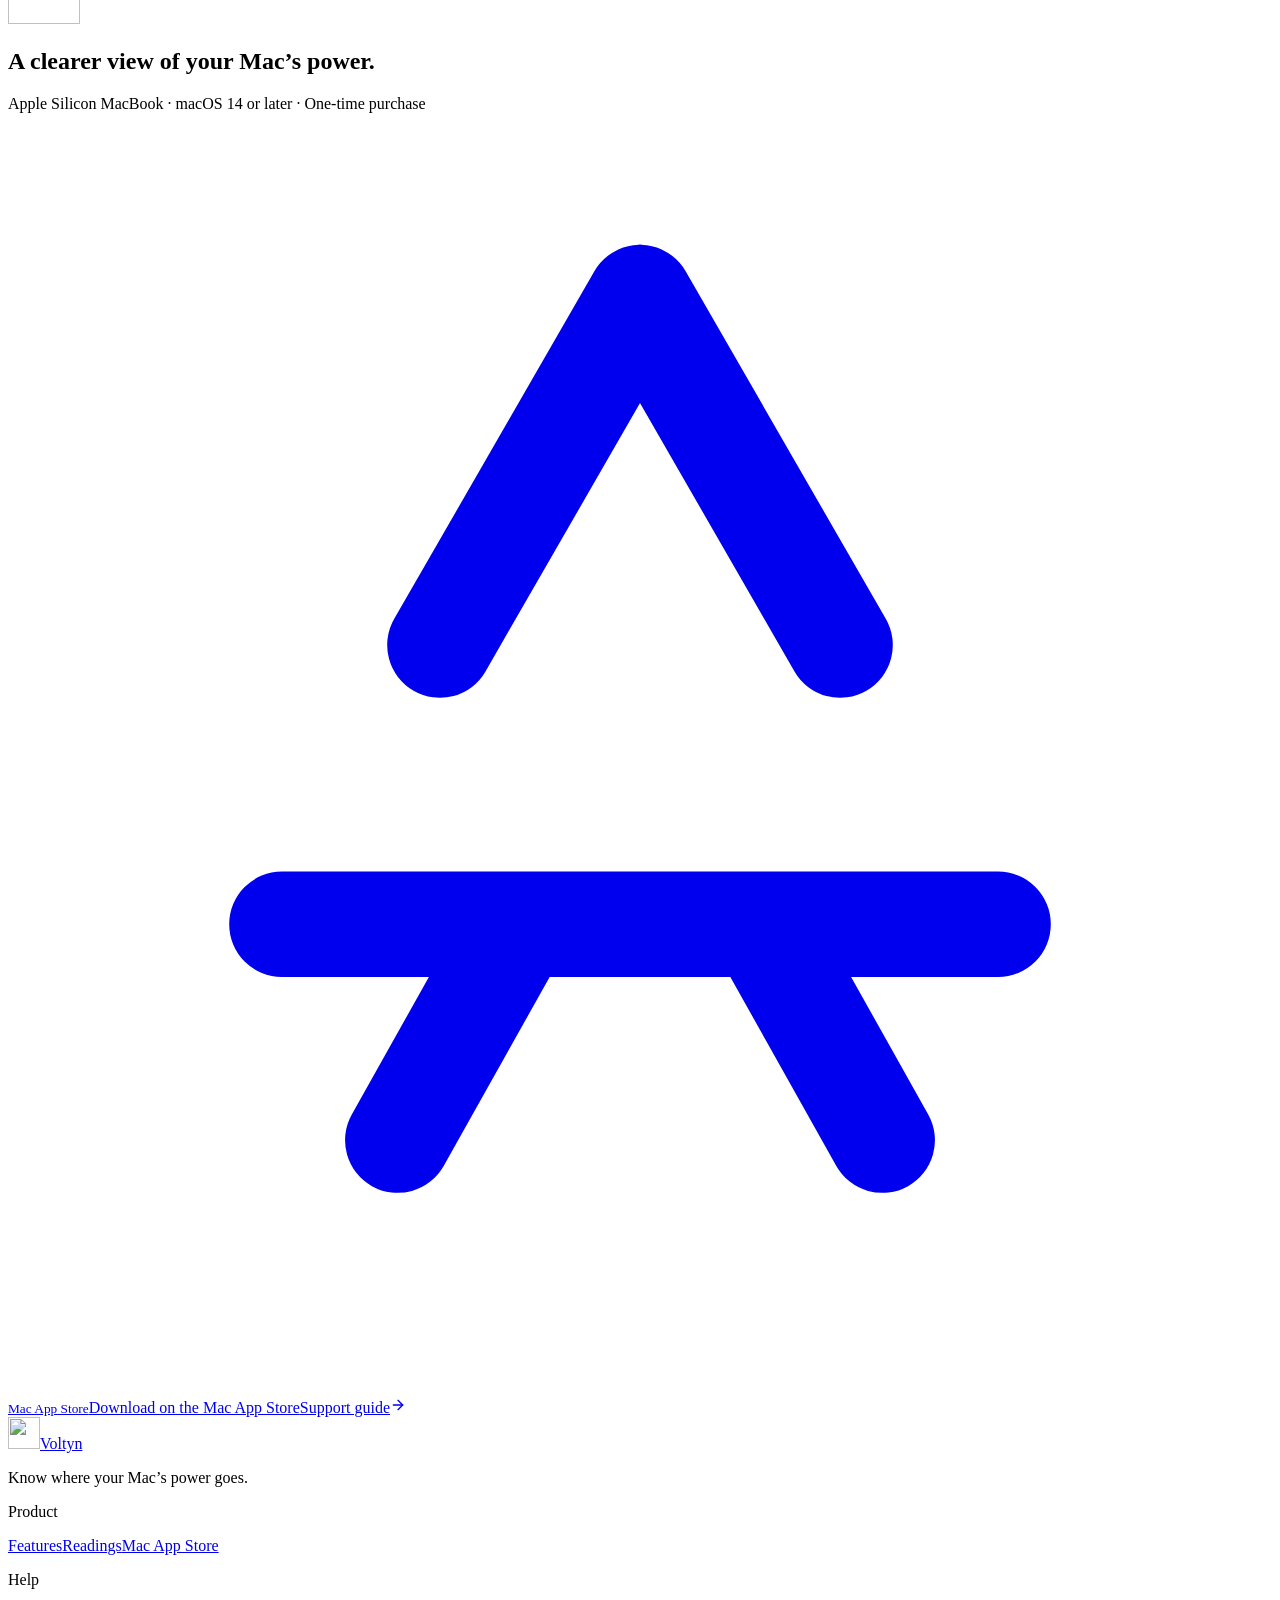
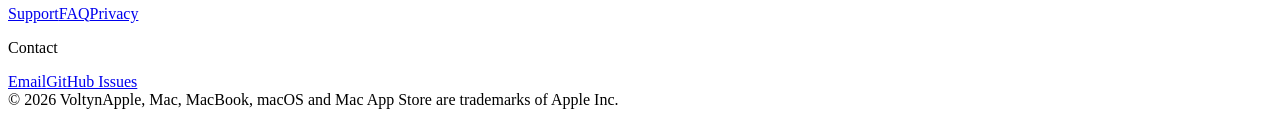
==== commit 4c307708: "Publish Voltyn websites voltyn-marketing-live-r2 2be4fa67d305 + voltyn-support-live-r2 a0bf9911be04" ====
--- a/en/index.html
+++ b/en/index.html
@@ -1,2 +1,2 @@
-<!DOCTYPE html><html lang="en"><head><meta charSet="utf-8"/><meta name="viewport" content="width=device-width, initial-scale=1"/><link rel="preload" href="/voltyn-site/assets/voltyn-icon.png" as="image"/><link rel="stylesheet" href="/voltyn-site/_next/static/css/index.j5dG2ixg.css" data-rsc-css-href="/voltyn-site/_next/static/css/index.j5dG2ixg.css" data-precedence="vite-rsc/importer-resources"/><title>Voltyn: Menu Bar Power Monitor for Apple Silicon MacBook</title><meta name="description" content="Voltyn shows your MacBook’s live system power, charging input, adapter wattage, battery health and cycle count in the menu bar, with a desktop widget and 60-second to 7-day history. Data stays on your Mac. One-time purchase on the Mac App Store."/><meta name="application-name" content="Voltyn"/><meta name="keywords" content="Mac power monitor,MacBook power consumption,menu bar wattage,MacBook battery health,battery cycle count,charging wattage,macOS widget,Apple Silicon,Voltyn"/><meta name="author" content="Voltyn"/><meta name="creator" content="Voltyn"/><meta name="format-detection" content="telephone=no"/><meta name="robots" content="index, follow"/><meta property="og:title" content="Voltyn: Menu Bar Power Monitor for Apple Silicon MacBook"/><meta property="og:description" content="Voltyn shows your MacBook’s live system power, charging input, adapter wattage, battery health and cycle count in the menu bar, with a desktop widget and 60-second to 7-day history. Data stays on your Mac. One-time purchase on the Mac App Store."/><meta property="og:url" content="https://leizikang.github.io/voltyn-site/en/"/><meta property="og:site_name" content="Voltyn"/><meta property="og:type" content="website"/><meta property="og:locale" content="en_US"/><meta property="og:image" content="https://leizikang.github.io/voltyn-site/assets/og-en.png"/><meta property="og:image:width" content="1200"/><meta property="og:image:height" content="630"/><meta property="og:image:alt" content="Voltyn: power monitor for the Mac menu bar"/><meta name="twitter:card" content="summary_large_image"/><meta name="twitter:title" content="Voltyn: Menu Bar Power Monitor for Apple Silicon MacBook"/><meta name="twitter:description" content="Voltyn shows your MacBook’s live system power, charging input, adapter wattage, battery health and cycle count in the menu bar, with a desktop widget and 60-second to 7-day history. Data stays on your Mac. One-time purchase on the Mac App Store."/><meta name="twitter:image" content="https://leizikang.github.io/voltyn-site/assets/og-en.png"/><link rel="icon" href="/voltyn-site/favicon.svg" type="image/svg+xml"/><link rel="apple-touch-icon" href="/voltyn-site/apple-touch-icon.png"/><link rel="canonical" href="https://leizikang.github.io/voltyn-site/en/"/><link rel="alternate" hrefLang="zh-CN" href="https://leizikang.github.io/voltyn-site/"/><link rel="alternate" hrefLang="en" href="https://leizikang.github.io/voltyn-site/en/"/><link rel="alternate" hrefLang="x-default" href="https://leizikang.github.io/voltyn-site/"/><meta name="theme-color" content="#10231b"/><meta name="color-scheme" content="light"/>
-</head><body><a href="#main-content" class="skip-link">Skip to main content</a><header class="site-header"><div class="shell header-inner"><a href="/voltyn-site/en/" class="brand" aria-label="Voltyn home"><img src="/voltyn-site/assets/voltyn-icon.png" alt="" width="32" height="32"/>Voltyn</a><nav class="site-nav" aria-label="Main"><a href="#features">Features</a><a href="#readings">Readings</a><a href="#faq">FAQ</a><a href="/voltyn-site/support/">Support</a></nav><div class="header-actions"><a class="lang-switch" href="/voltyn-site/" hrefLang="zh-CN" lang="zh-CN" aria-label="切换到中文">中文</a><a class="store-button store-button--small" href="https://apps.apple.com/app/voltyn/id6804302267" rel="external noopener" aria-label="Download Voltyn on the Mac App Store (opens apple.com)"><svg class="store-glyph" viewBox="0 0 24 24" aria-hidden="true"><path d="M12 3.2 8.2 9.8m7.6 0L12 3.2m-6.8 11.9h13.6M7.4 19.2l2.3-4.1m4.6 0 2.3 4.1" fill="none" stroke="currentColor" stroke-width="2" stroke-linecap="round"></path></svg>Download</a></div></div></header><main id="main-content"><section class="shell banner-wrap" aria-labelledby="banner-title"><div class="banner"><div class="banner-copy"><img class="banner-icon" src="/voltyn-site/assets/voltyn-icon.png" alt="" width="72" height="72"/><p class="eyebrow eyebrow--light">Power monitor for the Mac menu bar</p><h1 id="banner-title"><span class="line">Your Mac’s power,</span><span class="line">at a glance.</span></h1><p class="banner-lead">Built for Apple Silicon MacBook. Power, charging, battery and history trends, right in your menu bar.</p><div class="banner-actions"><a class="store-button" href="https://apps.apple.com/app/voltyn/id6804302267" rel="external noopener" aria-label="Download Voltyn on the Mac App Store (opens apple.com)"><svg class="store-glyph" viewBox="0 0 24 24" aria-hidden="true"><path d="M12 3.2 8.2 9.8m7.6 0L12 3.2m-6.8 11.9h13.6M7.4 19.2l2.3-4.1m4.6 0 2.3 4.1" fill="none" stroke="currentColor" stroke-width="2" stroke-linecap="round"></path></svg><span class="store-button-text"><small>Mac App Store</small>Download on the Mac App Store</span></a></div><p class="banner-price">One-time purchase · No subscription, no in-app purchases<br/>macOS 14 or later · Apple Silicon MacBook</p></div><div class="banner-features"><h2 class="sr-only">Everything Voltyn does</h2><ul class="feature-grid"><li class="feature-tile"><span class="tile-icon"><svg xmlns="http://www.w3.org/2000/svg" width="20" height="20" viewBox="0 0 24 24" fill="none" stroke="currentColor" stroke-width="1.9" stroke-linecap="round" stroke-linejoin="round" class="lucide lucide-activity" aria-hidden="true"><path d="M22 12h-2.48a2 2 0 0 0-1.93 1.46l-2.35 8.36a.25.25 0 0 1-.48 0L9.24 2.18a.25.25 0 0 0-.48 0l-2.35 8.36A2 2 0 0 1 4.49 12H2"></path></svg></span><strong>Live power</strong><span>System power and a 60-second chart in the menu bar</span></li><li class="feature-tile"><span class="tile-icon"><svg xmlns="http://www.w3.org/2000/svg" width="20" height="20" viewBox="0 0 24 24" fill="none" stroke="currentColor" stroke-width="1.9" stroke-linecap="round" stroke-linejoin="round" class="lucide lucide-workflow" aria-hidden="true"><rect width="8" height="8" x="3" y="3" rx="2"></rect><path d="M7 11v4a2 2 0 0 0 2 2h4"></path><rect width="8" height="8" x="13" y="13" rx="2"></rect></svg></span><strong>Power flow</strong><span>Input → System → Battery at a glance</span></li><li class="feature-tile"><span class="tile-icon"><svg xmlns="http://www.w3.org/2000/svg" width="20" height="20" viewBox="0 0 24 24" fill="none" stroke="currentColor" stroke-width="1.9" stroke-linecap="round" stroke-linejoin="round" class="lucide lucide-battery-charging" aria-hidden="true"><path d="m11 7-3 5h4l-3 5"></path><path d="M14.856 6H16a2 2 0 0 1 2 2v8a2 2 0 0 1-2 2h-2.935"></path><path d="M22 14v-4"></path><path d="M5.14 18H4a2 2 0 0 1-2-2V8a2 2 0 0 1 2-2h2.936"></path></svg></span><strong>Battery health</strong><span>Estimated health, cycle count and temperature</span></li><li class="feature-tile"><span class="tile-icon"><svg xmlns="http://www.w3.org/2000/svg" width="20" height="20" viewBox="0 0 24 24" fill="none" stroke="currentColor" stroke-width="1.9" stroke-linecap="round" stroke-linejoin="round" class="lucide lucide-plug-zap" aria-hidden="true"><path d="M6.3 20.3a2.4 2.4 0 0 0 3.4 0L12 18l-6-6-2.3 2.3a2.4 2.4 0 0 0 0 3.4Z"></path><path d="m2 22 3-3"></path><path d="M7.5 13.5 10 11"></path><path d="M10.5 16.5 13 14"></path><path d="m18 3-4 4h6l-4 4"></path></svg></span><strong>Charging</strong><span>Input power, adapter capability, battery power</span></li><li class="feature-tile"><span class="tile-icon"><svg xmlns="http://www.w3.org/2000/svg" width="20" height="20" viewBox="0 0 24 24" fill="none" stroke="currentColor" stroke-width="1.9" stroke-linecap="round" stroke-linejoin="round" class="lucide lucide-layout-dashboard" aria-hidden="true"><rect width="7" height="9" x="3" y="3" rx="1"></rect><rect width="7" height="5" x="14" y="3" rx="1"></rect><rect width="7" height="9" x="14" y="12" rx="1"></rect><rect width="7" height="5" x="3" y="16" rx="1"></rect></svg></span><strong>Desktop widget</strong><span>One-hour mean and trend on your desktop</span></li><li class="feature-tile"><span class="tile-icon"><svg xmlns="http://www.w3.org/2000/svg" width="20" height="20" viewBox="0 0 24 24" fill="none" stroke="currentColor" stroke-width="1.9" stroke-linecap="round" stroke-linejoin="round" class="lucide lucide-rotate-ccw-clock" aria-hidden="true"><path d="M3 12a9 9 0 1 0 9-9 9.75 9.75 0 0 0-6.74 2.74L3 8"></path><path d="M3 3v5h5"></path><path d="M12 7v5l4 2"></path></svg></span><strong>Four history ranges</strong><span>60 s / 1 h / 1 d / 7 d</span></li><li class="feature-tile"><span class="tile-icon"><svg xmlns="http://www.w3.org/2000/svg" width="20" height="20" viewBox="0 0 24 24" fill="none" stroke="currentColor" stroke-width="1.9" stroke-linecap="round" stroke-linejoin="round" class="lucide lucide-lock-keyhole" aria-hidden="true"><circle cx="12" cy="16" r="1"></circle><rect x="3" y="10" width="18" height="12" rx="2"></rect><path d="M7 10V7a5 5 0 0 1 10 0v3"></path></svg></span><strong>Stays local</strong><span>No account, no automatic telemetry</span></li><li class="feature-tile"><span class="tile-icon"><svg xmlns="http://www.w3.org/2000/svg" width="20" height="20" viewBox="0 0 24 24" fill="none" stroke="currentColor" stroke-width="1.9" stroke-linecap="round" stroke-linejoin="round" class="lucide lucide-languages" aria-hidden="true"><path d="m5 8 6 6"></path><path d="m4 14 6-6 2-3"></path><path d="M2 5h12"></path><path d="M7 2h1"></path><path d="m22 22-5-10-5 10"></path><path d="M14 18h6"></path></svg></span><strong>Bilingual</strong><span>English and Chinese interface</span></li></ul></div></div></section><section id="features" class="section shell" aria-labelledby="showcase-title"><header class="section-head section-head--center"><p class="eyebrow">The real app</p><h2 id="showcase-title">Everything, one click from the menu bar.</h2><p>Open the menu bar panel for right now, the Details window for longer stretches, and keep the widget on your desktop for the last hour.</p></header><div class="showcase"><figure class="showcase-item showcase-menu"><img src="/voltyn-site/assets/menu-panel.webp" alt="Menu bar panel" width="360" height="651" loading="lazy"/><figcaption>Menu bar panel</figcaption></figure><div class="showcase-stack"><figure class="showcase-item showcase-details"><img src="/voltyn-site/assets/details-window.webp" alt="Details window" width="600" height="682" loading="lazy"/><figcaption>Details window</figcaption></figure><figure class="showcase-item showcase-widget"><div class="widget-mock" aria-hidden="true"><div class="widget-top"><span class="widget-app"><img src="/voltyn-site/assets/voltyn-icon.png" alt="" width="16" height="16" loading="lazy"/>Voltyn</span><span>14:00</span></div><p class="widget-label">System power · 1-hour mean</p><p class="widget-value">17.2<span>W</span></p><div class="widget-bars" aria-hidden="true"><span style="height:34%"></span><span style="height:42%"></span><span style="height:38%"></span><span style="height:55%"></span><span style="height:71%"></span><span style="height:58%"></span><span style="height:46%"></span><span style="height:52%"></span><span style="height:76%"></span><span style="height:88%"></span><span style="height:70%"></span><span style="height:61%"></span><span style="height:48%"></span><span style="height:56%"></span><span style="height:66%"></span><span style="height:54%"></span><span style="height:47%"></span><span style="height:44%"></span><span style="height:58%"></span><span style="height:63%"></span><span style="height:50%" data-recent="true"></span><span style="height:45%" data-recent="true"></span><span style="height:40%" data-recent="true"></span><span style="height:43%" data-recent="true"></span></div></div><figcaption>Desktop widget (illustration)</figcaption></figure></div></div><p class="showcase-note">Screenshots show the actual Voltyn 2.0 interface. The widget is an illustration with sample values.</p><div class="places"><article class="place-card" aria-labelledby="place-01"><p class="place-index">01<span>Right now</span></p><h3 id="place-01">Menu bar</h3><ul class="points"><li><svg xmlns="http://www.w3.org/2000/svg" width="15" height="15" viewBox="0 0 24 24" fill="none" stroke="currentColor" stroke-width="2.4" stroke-linecap="round" stroke-linejoin="round" class="lucide lucide-check" aria-hidden="true"><path d="M20 6 9 17l-5-5"></path></svg>System power with a 60-second live chart</li><li><svg xmlns="http://www.w3.org/2000/svg" width="15" height="15" viewBox="0 0 24 24" fill="none" stroke="currentColor" stroke-width="2.4" stroke-linecap="round" stroke-linejoin="round" class="lucide lucide-check" aria-hidden="true"><path d="M20 6 9 17l-5-5"></path></svg>Adapter or battery power source and flow</li><li><svg xmlns="http://www.w3.org/2000/svg" width="15" height="15" viewBox="0 0 24 24" fill="none" stroke="currentColor" stroke-width="2.4" stroke-linecap="round" stroke-linejoin="round" class="lucide lucide-check" aria-hidden="true"><path d="M20 6 9 17l-5-5"></path></svg>Estimated battery health, temperature, cycles</li><li><svg xmlns="http://www.w3.org/2000/svg" width="15" height="15" viewBox="0 0 24 24" fill="none" stroke="currentColor" stroke-width="2.4" stroke-linecap="round" stroke-linejoin="round" class="lucide lucide-check" aria-hidden="true"><path d="M20 6 9 17l-5-5"></path></svg>Adapter capability and battery power</li></ul></article><article class="place-card" aria-labelledby="place-02"><p class="place-index">02<span>Last hour</span></p><h3 id="place-02">Desktop widget</h3><ul class="points"><li><svg xmlns="http://www.w3.org/2000/svg" width="15" height="15" viewBox="0 0 24 24" fill="none" stroke="currentColor" stroke-width="2.4" stroke-linecap="round" stroke-linejoin="round" class="lucide lucide-check" aria-hidden="true"><path d="M20 6 9 17l-5-5"></path></svg>Medium widget with the one-hour mean</li><li><svg xmlns="http://www.w3.org/2000/svg" width="15" height="15" viewBox="0 0 24 24" fill="none" stroke="currentColor" stroke-width="2.4" stroke-linecap="round" stroke-linejoin="round" class="lucide lucide-check" aria-hidden="true"><path d="M20 6 9 17l-5-5"></path></svg>Trend bars and snapshot update time</li><li><svg xmlns="http://www.w3.org/2000/svg" width="15" height="15" viewBox="0 0 24 24" fill="none" stroke="currentColor" stroke-width="2.4" stroke-linecap="round" stroke-linejoin="round" class="lucide lucide-check" aria-hidden="true"><path d="M20 6 9 17l-5-5"></path></svg>Visible without opening the app</li></ul><p class="fine">The widget shows a snapshot, not a continuously refreshing gauge. Read it with its update time.</p></article><article class="place-card" aria-labelledby="place-03"><p class="place-index">03<span>Whole week</span></p><h3 id="place-03">Details</h3><ul class="points"><li><svg xmlns="http://www.w3.org/2000/svg" width="15" height="15" viewBox="0 0 24 24" fill="none" stroke="currentColor" stroke-width="2.4" stroke-linecap="round" stroke-linejoin="round" class="lucide lucide-check" aria-hidden="true"><path d="M20 6 9 17l-5-5"></path></svg>60 s, 1 h, 1 d and 7 d ranges</li><li><svg xmlns="http://www.w3.org/2000/svg" width="15" height="15" viewBox="0 0 24 24" fill="none" stroke="currentColor" stroke-width="2.4" stroke-linecap="round" stroke-linejoin="round" class="lucide lucide-check" aria-hidden="true"><path d="M20 6 9 17l-5-5"></path></svg>Recorded mean and peak</li><li><svg xmlns="http://www.w3.org/2000/svg" width="15" height="15" viewBox="0 0 24 24" fill="none" stroke="currentColor" stroke-width="2.4" stroke-linecap="round" stroke-linejoin="round" class="lucide lucide-check" aria-hidden="true"><path d="M20 6 9 17l-5-5"></path></svg>Battery voltage, current, full-charge capacity</li><li><svg xmlns="http://www.w3.org/2000/svg" width="15" height="15" viewBox="0 0 24 24" fill="none" stroke="currentColor" stroke-width="2.4" stroke-linecap="round" stroke-linejoin="round" class="lucide lucide-check" aria-hidden="true"><path d="M20 6 9 17l-5-5"></path></svg>Unrecorded periods stay as gaps, never zero</li></ul></article></div></section><section id="readings" class="section shell" aria-labelledby="readings-title"><header class="section-head section-head--center"><p class="eyebrow"><svg xmlns="http://www.w3.org/2000/svg" width="15" height="15" viewBox="0 0 24 24" fill="none" stroke="currentColor" stroke-width="2" stroke-linecap="round" stroke-linejoin="round" class="lucide lucide-chart-no-axes-column" aria-hidden="true"><path d="M5 21v-6"></path><path d="M12 21V3"></path><path d="M19 21V9"></path></svg>Readings</p><h2 id="readings-title">Not every watt means the same thing.</h2><p>Voltyn shows three readings separately and labels each one.</p></header><dl class="reading-grid"><div class="reading-card"><dt>System power<small>What your Mac uses</small></dt><dd>Overall power your Mac is using now. Live in the menu bar; a one-hour mean in the widget.</dd></div><div class="reading-card"><dt>Input power<small>What comes in</small></dt><dd>Power read on the supply input side. With no usable value, Voltyn never substitutes adapter capability or zero.</dd></div><div class="reading-card"><dt>Adapter capability<small>What the charger can offer</small></dt><dd>The most your charger reports it can deliver, such as 100 W. Not what your Mac is using or charging at.</dd></div></dl><div class="privacy-strip"><span class="privacy-icon" aria-hidden="true"><svg xmlns="http://www.w3.org/2000/svg" width="20" height="20" viewBox="0 0 24 24" fill="none" stroke="currentColor" stroke-width="1.9" stroke-linecap="round" stroke-linejoin="round" class="lucide lucide-lock-keyhole" aria-hidden="true"><circle cx="12" cy="16" r="1"></circle><rect x="3" y="10" width="18" height="12" rx="2"></rect><path d="M7 10V7a5 5 0 0 1 10 0v3"></path></svg></span><p><strong>Your power history stays on your Mac.</strong> <!-- -->No account, no ads, no automatic telemetry, and no analytics on this website.</p><a class="text-link" href="/voltyn-site/privacy/">Privacy notes (Chinese)<svg xmlns="http://www.w3.org/2000/svg" width="16" height="16" viewBox="0 0 24 24" fill="none" stroke="currentColor" stroke-width="2" stroke-linecap="round" stroke-linejoin="round" class="lucide lucide-arrow-right" aria-hidden="true"><path d="M5 12h14"></path><path d="m12 5 7 7-7 7"></path></svg></a></div></section><section id="faq" class="section shell faq-section" aria-labelledby="faq-title"><header class="section-head"><p class="eyebrow">FAQ</p><h2 id="faq-title">Before you buy.</h2><a class="text-link" href="/voltyn-site/support/">Full support guide (Chinese)<svg xmlns="http://www.w3.org/2000/svg" width="16" height="16" viewBox="0 0 24 24" fill="none" stroke="currentColor" stroke-width="2" stroke-linecap="round" stroke-linejoin="round" class="lucide lucide-arrow-right" aria-hidden="true"><path d="M5 12h14"></path><path d="m12 5 7 7-7 7"></path></svg></a></header><div class="faq"><details open=""><summary>Which Macs does Voltyn support?<span class="faq-toggle" aria-hidden="true"></span></summary><p>MacBook models with Apple silicon (M-series chips) running macOS 14 or later. Intel Macs and desktop Macs are not supported.</p></details><details><summary>Is it a subscription?<span class="faq-toggle" aria-hidden="true"></span></summary><p>No. Voltyn is a one-time purchase on the Mac App Store with no subscription and no in-app purchases. The price shown on the App Store for your region applies.</p></details><details><summary>My charger says 100 W. Why is the reading lower?<span class="faq-toggle" aria-hidden="true"></span></summary><p>Adapter capability is the most your charger can deliver, system power is what your Mac is using, and input power is the current reading on the supply side. A lower reading does not mean your charger or cable is faulty.</p></details><details><summary>Why do the widget and menu bar show different numbers?<span class="faq-toggle" aria-hidden="true"></span></summary><p>The menu bar shows live system power, while the medium widget shows a recorded one-hour mean tied to its snapshot time. Different time scales usually mean different numbers.</p></details><details><summary>Does Voltyn upload my data?<span class="faq-toggle" aria-hidden="true"></span></summary><p>Not automatically. Recorded power history stays on your Mac with no automatic telemetry. Content only leaves your device when you send an email, screenshot or feedback yourself.</p></details></div></section><section class="shell cta-wrap" aria-labelledby="cta-title"><div class="cta"><img src="/voltyn-site/assets/voltyn-icon.png" alt="" width="72" height="72" loading="lazy"/><h2 id="cta-title">A clearer view of your Mac’s power.</h2><p>Apple Silicon MacBook · macOS 14 or later · One-time purchase</p><a class="store-button" href="https://apps.apple.com/app/voltyn/id6804302267" rel="external noopener" aria-label="Download Voltyn on the Mac App Store (opens apple.com)"><svg class="store-glyph" viewBox="0 0 24 24" aria-hidden="true"><path d="M12 3.2 8.2 9.8m7.6 0L12 3.2m-6.8 11.9h13.6M7.4 19.2l2.3-4.1m4.6 0 2.3 4.1" fill="none" stroke="currentColor" stroke-width="2" stroke-linecap="round"></path></svg><span class="store-button-text"><small>Mac App Store</small>Download on the Mac App Store</span></a><a class="text-link text-link--light" href="/voltyn-site/support/">Support guide (Chinese)<svg xmlns="http://www.w3.org/2000/svg" width="16" height="16" viewBox="0 0 24 24" fill="none" stroke="currentColor" stroke-width="2" stroke-linecap="round" stroke-linejoin="round" class="lucide lucide-arrow-right" aria-hidden="true"><path d="M5 12h14"></path><path d="m12 5 7 7-7 7"></path></svg></a></div></section></main><footer class="site-footer"><div class="shell"><div class="footer-top"><div class="footer-brand"><a href="/voltyn-site/en/" class="brand"><img src="/voltyn-site/assets/voltyn-icon.png" alt="" width="32" height="32" loading="lazy"/>Voltyn</a><p>Know where your Mac’s power goes.</p></div><nav class="footer-col" aria-label="Product"><p>Product</p><a href="/voltyn-site/en/#features">Features</a><a href="/voltyn-site/en/#readings">Readings</a><a href="https://apps.apple.com/cn/app/voltyn/id6804302267" rel="external noopener">Mac App Store</a></nav><nav class="footer-col" aria-label="Help"><p>Help</p><a href="/voltyn-site/support/">Support</a><a href="/voltyn-site/en/#faq">FAQ</a><a href="/voltyn-site/privacy/">Privacy</a></nav><nav class="footer-col" aria-label="Contact"><p>Contact</p><a href="mailto:laths.delays-9d@icloud.com">Email</a><a href="https://github.com/LeiZiKang/voltyn-site/issues/new/choose" rel="external noopener">GitHub Issues</a></nav></div><div class="footer-bottom"><span>© 2026 Voltyn</span><span>Apple, Mac, MacBook, macOS and Mac App Store are trademarks of Apple Inc.</span></div></div></footer><script type="application/ld+json">[{"@context":"https://schema.org","@type":"SoftwareApplication","name":"Voltyn","description":"Voltyn shows your MacBook’s live system power, charging input, adapter wattage, battery health and cycle count in the menu bar, with a desktop widget and 60-second to 7-day history. Data stays on your Mac. One-time purchase on the Mac App Store.","url":"https://leizikang.github.io/voltyn-site/en/","image":"https://leizikang.github.io/voltyn-site/assets/og-en.png","operatingSystem":"macOS 14.0 or later","applicationCategory":"UtilitiesApplication","inLanguage":["zh-CN","en"],"softwareVersion":"2.0.0","downloadUrl":"https://apps.apple.com/app/voltyn/id6804302267","installUrl":"https://apps.apple.com/app/voltyn/id6804302267","featureList":["Live power: System power and a 60-second chart in the menu bar","Power flow: Input → System → Battery at a glance","Battery health: Estimated health, cycle count and temperature","Charging: Input power, adapter capability, battery power","Desktop widget: One-hour mean and trend on your desktop","Four history ranges: 60 s / 1 h / 1 d / 7 d","Stays local: No account, no automatic telemetry","Bilingual: English and Chinese interface"],"screenshot":["https://leizikang.github.io/voltyn-site/assets/menu-panel.webp","https://leizikang.github.io/voltyn-site/assets/details-window.webp"]},{"@context":"https://schema.org","@type":"FAQPage","inLanguage":"en","mainEntity":[{"@type":"Question","name":"Which Macs does Voltyn support?","acceptedAnswer":{"@type":"Answer","text":"MacBook models with Apple silicon (M-series chips) running macOS 14 or later. Intel Macs and desktop Macs are not supported."}},{"@type":"Question","name":"Is it a subscription?","acceptedAnswer":{"@type":"Answer","text":"No. Voltyn is a one-time purchase on the Mac App Store with no subscription and no in-app purchases. The price shown on the App Store for your region applies."}},{"@type":"Question","name":"My charger says 100 W. Why is the reading lower?","acceptedAnswer":{"@type":"Answer","text":"Adapter capability is the most your charger can deliver, system power is what your Mac is using, and input power is the current reading on the supply side. A lower reading does not mean your charger or cable is faulty."}},{"@type":"Question","name":"Why do the widget and menu bar show different numbers?","acceptedAnswer":{"@type":"Answer","text":"The menu bar shows live system power, while the medium widget shows a recorded one-hour mean tied to its snapshot time. Different time scales usually mean different numbers."}},{"@type":"Question","name":"Does Voltyn upload my data?","acceptedAnswer":{"@type":"Answer","text":"Not automatically. Recorded power history stays on your Mac with no automatic telemetry. Content only leaves your device when you send an email, screenshot or feedback yourself."}}]},{"@context":"https://schema.org","@type":"WebSite","name":"Voltyn","url":"https://leizikang.github.io/voltyn-site/","inLanguage":"en"}]</script></body></html>+<!DOCTYPE html><html lang="en"><head><meta charSet="utf-8"/><meta name="viewport" content="width=device-width, initial-scale=1"/><link rel="preload" href="/voltyn-site/assets/voltyn-icon.png" as="image"/><link rel="stylesheet" href="/voltyn-site/_next/static/css/index.Cv9eG4kZ.css" data-rsc-css-href="/voltyn-site/_next/static/css/index.Cv9eG4kZ.css" data-precedence="vite-rsc/importer-resources"/><title>Voltyn: Menu Bar Power Monitor for Apple Silicon MacBook</title><meta name="description" content="Voltyn shows your MacBook’s live system power, charging input, adapter wattage, battery health and cycle count in the menu bar, with a desktop widget and 60-second to 7-day history. Data stays on your Mac. One-time purchase on the Mac App Store."/><meta name="application-name" content="Voltyn"/><meta name="keywords" content="Mac power monitor,MacBook power consumption,menu bar wattage,MacBook battery health,battery cycle count,charging wattage,macOS widget,Apple Silicon,Voltyn"/><meta name="author" content="Voltyn"/><meta name="creator" content="Voltyn"/><meta name="format-detection" content="telephone=no"/><meta name="robots" content="index, follow"/><meta property="og:title" content="Voltyn: Menu Bar Power Monitor for Apple Silicon MacBook"/><meta property="og:description" content="Voltyn shows your MacBook’s live system power, charging input, adapter wattage, battery health and cycle count in the menu bar, with a desktop widget and 60-second to 7-day history. Data stays on your Mac. One-time purchase on the Mac App Store."/><meta property="og:url" content="https://leizikang.github.io/voltyn-site/en/"/><meta property="og:site_name" content="Voltyn"/><meta property="og:type" content="website"/><meta property="og:locale" content="en_US"/><meta property="og:image" content="https://leizikang.github.io/voltyn-site/assets/og-en.png"/><meta property="og:image:width" content="1200"/><meta property="og:image:height" content="630"/><meta property="og:image:alt" content="Voltyn: power monitor for the Mac menu bar"/><meta name="twitter:card" content="summary_large_image"/><meta name="twitter:title" content="Voltyn: Menu Bar Power Monitor for Apple Silicon MacBook"/><meta name="twitter:description" content="Voltyn shows your MacBook’s live system power, charging input, adapter wattage, battery health and cycle count in the menu bar, with a desktop widget and 60-second to 7-day history. Data stays on your Mac. One-time purchase on the Mac App Store."/><meta name="twitter:image" content="https://leizikang.github.io/voltyn-site/assets/og-en.png"/><link rel="icon" href="/voltyn-site/favicon.svg" type="image/svg+xml"/><link rel="apple-touch-icon" href="/voltyn-site/apple-touch-icon.png"/><link rel="canonical" href="https://leizikang.github.io/voltyn-site/en/"/><link rel="alternate" hrefLang="zh-CN" href="https://leizikang.github.io/voltyn-site/"/><link rel="alternate" hrefLang="en" href="https://leizikang.github.io/voltyn-site/en/"/><link rel="alternate" hrefLang="x-default" href="https://leizikang.github.io/voltyn-site/"/><meta name="theme-color" content="#f7f7f3" media="(prefers-color-scheme: light)"/><meta name="theme-color" content="#0c1310" media="(prefers-color-scheme: dark)"/><meta name="color-scheme" content="light dark"/>
+</head><body><script id="theme-init">(function(){var d=document.documentElement,k='voltyn-theme';d.classList.add('js');try{var t=localStorage.getItem(k);if(t==='light'||t==='dark')d.setAttribute('data-theme',t)}catch(e){}document.addEventListener('click',function(e){var b=e.target.closest&&e.target.closest('[data-theme-toggle]');if(!b)return;var c=d.getAttribute('data-theme')||(matchMedia('(prefers-color-scheme: dark)').matches?'dark':'light'),n=c==='dark'?'light':'dark';d.setAttribute('data-theme',n);try{localStorage.setItem(k,n)}catch(e){}})})();</script><a href="#main-content" class="skip-link">Skip to main content</a><header class="site-header"><div class="shell header-inner"><a href="/voltyn-site/en/" class="brand" aria-label="Voltyn home"><img src="/voltyn-site/assets/voltyn-icon.png" alt="" width="32" height="32"/>Voltyn</a><nav class="site-nav" aria-label="Main"><a href="#features">Features</a><a href="#readings">Readings</a><a href="#faq">FAQ</a><a href="/voltyn-site/support/en/">Support</a><a href="/voltyn-site/en/privacy/">Privacy</a></nav><div class="header-actions"><nav class="lang-switch" aria-label="Language"><a href="/voltyn-site/" hrefLang="zh-CN" lang="zh-CN">中文</a><a href="/voltyn-site/en/" hrefLang="en" lang="en" aria-current="true">EN</a></nav><button type="button" class="theme-toggle" data-theme-toggle="true" aria-label="Switch between dark and light mode" title="Switch between dark and light mode"><svg xmlns="http://www.w3.org/2000/svg" width="16" height="16" viewBox="0 0 24 24" fill="none" stroke="currentColor" stroke-width="2" stroke-linecap="round" stroke-linejoin="round" class="lucide lucide-moon icon-moon" aria-hidden="true"><path d="M20.985 12.486a9 9 0 1 1-9.473-9.472c.405-.022.617.46.402.803a6 6 0 0 0 8.268 8.268c.344-.215.825-.004.803.401"></path></svg><svg xmlns="http://www.w3.org/2000/svg" width="16" height="16" viewBox="0 0 24 24" fill="none" stroke="currentColor" stroke-width="2" stroke-linecap="round" stroke-linejoin="round" class="lucide lucide-sun icon-sun" aria-hidden="true"><circle cx="12" cy="12" r="4"></circle><path d="M12 2v2"></path><path d="M12 20v2"></path><path d="m4.93 4.93 1.41 1.41"></path><path d="m17.66 17.66 1.41 1.41"></path><path d="M2 12h2"></path><path d="M20 12h2"></path><path d="m6.34 17.66-1.41 1.41"></path><path d="m19.07 4.93-1.41 1.41"></path></svg></button><a class="store-button store-button--small" href="https://apps.apple.com/app/voltyn/id6804302267" rel="external noopener" aria-label="Download Voltyn on the Mac App Store (opens apple.com)"><svg class="store-glyph" viewBox="0 0 24 24" aria-hidden="true"><path d="M12 3.2 8.2 9.8m7.6 0L12 3.2m-6.8 11.9h13.6M7.4 19.2l2.3-4.1m4.6 0 2.3 4.1" fill="none" stroke="currentColor" stroke-width="2" stroke-linecap="round"></path></svg>Download</a></div></div></header><main id="main-content"><section class="shell banner-wrap" aria-labelledby="banner-title"><div class="banner"><div class="banner-copy"><img class="banner-icon" src="/voltyn-site/assets/voltyn-icon.png" alt="" width="72" height="72"/><p class="eyebrow eyebrow--light">Power monitor for the Mac menu bar</p><h1 id="banner-title"><span class="line">Your Mac’s power,</span><span class="line">at a glance.</span></h1><p class="banner-lead">Built for Apple Silicon MacBook. Power, charging, battery and history trends, right in your menu bar.</p><div class="banner-actions"><a class="store-button" href="https://apps.apple.com/app/voltyn/id6804302267" rel="external noopener" aria-label="Download Voltyn on the Mac App Store (opens apple.com)"><svg class="store-glyph" viewBox="0 0 24 24" aria-hidden="true"><path d="M12 3.2 8.2 9.8m7.6 0L12 3.2m-6.8 11.9h13.6M7.4 19.2l2.3-4.1m4.6 0 2.3 4.1" fill="none" stroke="currentColor" stroke-width="2" stroke-linecap="round"></path></svg><span class="store-button-text"><small>Mac App Store</small>Download on the Mac App Store</span></a></div><p class="banner-price">One-time purchase · No subscription, no in-app purchases<br/>macOS 14 or later · Apple Silicon MacBook</p></div><div class="banner-features"><h2 class="sr-only">Everything Voltyn does</h2><ul class="feature-grid"><li class="feature-tile"><span class="tile-icon"><svg xmlns="http://www.w3.org/2000/svg" width="20" height="20" viewBox="0 0 24 24" fill="none" stroke="currentColor" stroke-width="1.9" stroke-linecap="round" stroke-linejoin="round" class="lucide lucide-activity" aria-hidden="true"><path d="M22 12h-2.48a2 2 0 0 0-1.93 1.46l-2.35 8.36a.25.25 0 0 1-.48 0L9.24 2.18a.25.25 0 0 0-.48 0l-2.35 8.36A2 2 0 0 1 4.49 12H2"></path></svg></span><strong>Live power</strong><span>System power and a 60-second chart in the menu bar</span></li><li class="feature-tile"><span class="tile-icon"><svg xmlns="http://www.w3.org/2000/svg" width="20" height="20" viewBox="0 0 24 24" fill="none" stroke="currentColor" stroke-width="1.9" stroke-linecap="round" stroke-linejoin="round" class="lucide lucide-workflow" aria-hidden="true"><rect width="8" height="8" x="3" y="3" rx="2"></rect><path d="M7 11v4a2 2 0 0 0 2 2h4"></path><rect width="8" height="8" x="13" y="13" rx="2"></rect></svg></span><strong>Power flow</strong><span>Input → System → Battery at a glance</span></li><li class="feature-tile"><span class="tile-icon"><svg xmlns="http://www.w3.org/2000/svg" width="20" height="20" viewBox="0 0 24 24" fill="none" stroke="currentColor" stroke-width="1.9" stroke-linecap="round" stroke-linejoin="round" class="lucide lucide-battery-charging" aria-hidden="true"><path d="m11 7-3 5h4l-3 5"></path><path d="M14.856 6H16a2 2 0 0 1 2 2v8a2 2 0 0 1-2 2h-2.935"></path><path d="M22 14v-4"></path><path d="M5.14 18H4a2 2 0 0 1-2-2V8a2 2 0 0 1 2-2h2.936"></path></svg></span><strong>Battery health</strong><span>Estimated health, cycle count and temperature</span></li><li class="feature-tile"><span class="tile-icon"><svg xmlns="http://www.w3.org/2000/svg" width="20" height="20" viewBox="0 0 24 24" fill="none" stroke="currentColor" stroke-width="1.9" stroke-linecap="round" stroke-linejoin="round" class="lucide lucide-plug-zap" aria-hidden="true"><path d="M6.3 20.3a2.4 2.4 0 0 0 3.4 0L12 18l-6-6-2.3 2.3a2.4 2.4 0 0 0 0 3.4Z"></path><path d="m2 22 3-3"></path><path d="M7.5 13.5 10 11"></path><path d="M10.5 16.5 13 14"></path><path d="m18 3-4 4h6l-4 4"></path></svg></span><strong>Charging</strong><span>Input power, adapter capability, battery power</span></li><li class="feature-tile"><span class="tile-icon"><svg xmlns="http://www.w3.org/2000/svg" width="20" height="20" viewBox="0 0 24 24" fill="none" stroke="currentColor" stroke-width="1.9" stroke-linecap="round" stroke-linejoin="round" class="lucide lucide-layout-dashboard" aria-hidden="true"><rect width="7" height="9" x="3" y="3" rx="1"></rect><rect width="7" height="5" x="14" y="3" rx="1"></rect><rect width="7" height="9" x="14" y="12" rx="1"></rect><rect width="7" height="5" x="3" y="16" rx="1"></rect></svg></span><strong>Desktop widget</strong><span>One-hour mean and trend on your desktop</span></li><li class="feature-tile"><span class="tile-icon"><svg xmlns="http://www.w3.org/2000/svg" width="20" height="20" viewBox="0 0 24 24" fill="none" stroke="currentColor" stroke-width="1.9" stroke-linecap="round" stroke-linejoin="round" class="lucide lucide-rotate-ccw-clock" aria-hidden="true"><path d="M3 12a9 9 0 1 0 9-9 9.75 9.75 0 0 0-6.74 2.74L3 8"></path><path d="M3 3v5h5"></path><path d="M12 7v5l4 2"></path></svg></span><strong>Four history ranges</strong><span>60 s / 1 h / 1 d / 7 d</span></li><li class="feature-tile"><span class="tile-icon"><svg xmlns="http://www.w3.org/2000/svg" width="20" height="20" viewBox="0 0 24 24" fill="none" stroke="currentColor" stroke-width="1.9" stroke-linecap="round" stroke-linejoin="round" class="lucide lucide-lock-keyhole" aria-hidden="true"><circle cx="12" cy="16" r="1"></circle><rect x="3" y="10" width="18" height="12" rx="2"></rect><path d="M7 10V7a5 5 0 0 1 10 0v3"></path></svg></span><strong>Stays local</strong><span>No account, no automatic telemetry</span></li><li class="feature-tile"><span class="tile-icon"><svg xmlns="http://www.w3.org/2000/svg" width="20" height="20" viewBox="0 0 24 24" fill="none" stroke="currentColor" stroke-width="1.9" stroke-linecap="round" stroke-linejoin="round" class="lucide lucide-languages" aria-hidden="true"><path d="m5 8 6 6"></path><path d="m4 14 6-6 2-3"></path><path d="M2 5h12"></path><path d="M7 2h1"></path><path d="m22 22-5-10-5 10"></path><path d="M14 18h6"></path></svg></span><strong>Bilingual</strong><span>English and Chinese interface</span></li></ul></div></div></section><section id="features" class="section shell" aria-labelledby="showcase-title"><header class="section-head section-head--center"><p class="eyebrow">The real app</p><h2 id="showcase-title">Everything, one click from the menu bar.</h2><p>Open the menu bar panel for right now, the Details window for longer stretches, and keep the widget on your desktop for the last hour.</p></header><div class="showcase"><figure class="showcase-item showcase-menu"><img src="/voltyn-site/assets/menu-panel.webp" alt="Menu bar panel" width="360" height="651" loading="lazy"/><figcaption>Menu bar panel</figcaption></figure><div class="showcase-stack"><figure class="showcase-item showcase-details"><img src="/voltyn-site/assets/details-window.webp" alt="Details window" width="600" height="682" loading="lazy"/><figcaption>Details window</figcaption></figure><figure class="showcase-item showcase-widget"><div class="widget-mock" aria-hidden="true"><div class="widget-top"><span class="widget-app"><img src="/voltyn-site/assets/voltyn-icon.png" alt="" width="16" height="16" loading="lazy"/>Voltyn</span><span>14:00</span></div><p class="widget-label">System power · 1-hour mean</p><p class="widget-value">17.2<span>W</span></p><div class="widget-bars" aria-hidden="true"><span style="height:34%"></span><span style="height:42%"></span><span style="height:38%"></span><span style="height:55%"></span><span style="height:71%"></span><span style="height:58%"></span><span style="height:46%"></span><span style="height:52%"></span><span style="height:76%"></span><span style="height:88%"></span><span style="height:70%"></span><span style="height:61%"></span><span style="height:48%"></span><span style="height:56%"></span><span style="height:66%"></span><span style="height:54%"></span><span style="height:47%"></span><span style="height:44%"></span><span style="height:58%"></span><span style="height:63%"></span><span style="height:50%" data-recent="true"></span><span style="height:45%" data-recent="true"></span><span style="height:40%" data-recent="true"></span><span style="height:43%" data-recent="true"></span></div></div><figcaption>Desktop widget (illustration)</figcaption></figure></div></div><p class="showcase-note">Screenshots show the actual Voltyn 2.0 interface. The widget is an illustration with sample values.</p><div class="places"><article class="place-card" aria-labelledby="place-01"><p class="place-index">01<span>Right now</span></p><h3 id="place-01">Menu bar</h3><ul class="points"><li><svg xmlns="http://www.w3.org/2000/svg" width="15" height="15" viewBox="0 0 24 24" fill="none" stroke="currentColor" stroke-width="2.4" stroke-linecap="round" stroke-linejoin="round" class="lucide lucide-check" aria-hidden="true"><path d="M20 6 9 17l-5-5"></path></svg>System power with a 60-second live chart</li><li><svg xmlns="http://www.w3.org/2000/svg" width="15" height="15" viewBox="0 0 24 24" fill="none" stroke="currentColor" stroke-width="2.4" stroke-linecap="round" stroke-linejoin="round" class="lucide lucide-check" aria-hidden="true"><path d="M20 6 9 17l-5-5"></path></svg>Adapter or battery power source and flow</li><li><svg xmlns="http://www.w3.org/2000/svg" width="15" height="15" viewBox="0 0 24 24" fill="none" stroke="currentColor" stroke-width="2.4" stroke-linecap="round" stroke-linejoin="round" class="lucide lucide-check" aria-hidden="true"><path d="M20 6 9 17l-5-5"></path></svg>Estimated battery health, temperature, cycles</li><li><svg xmlns="http://www.w3.org/2000/svg" width="15" height="15" viewBox="0 0 24 24" fill="none" stroke="currentColor" stroke-width="2.4" stroke-linecap="round" stroke-linejoin="round" class="lucide lucide-check" aria-hidden="true"><path d="M20 6 9 17l-5-5"></path></svg>Adapter capability and battery power</li></ul></article><article class="place-card" aria-labelledby="place-02"><p class="place-index">02<span>Last hour</span></p><h3 id="place-02">Desktop widget</h3><ul class="points"><li><svg xmlns="http://www.w3.org/2000/svg" width="15" height="15" viewBox="0 0 24 24" fill="none" stroke="currentColor" stroke-width="2.4" stroke-linecap="round" stroke-linejoin="round" class="lucide lucide-check" aria-hidden="true"><path d="M20 6 9 17l-5-5"></path></svg>Medium widget with the one-hour mean</li><li><svg xmlns="http://www.w3.org/2000/svg" width="15" height="15" viewBox="0 0 24 24" fill="none" stroke="currentColor" stroke-width="2.4" stroke-linecap="round" stroke-linejoin="round" class="lucide lucide-check" aria-hidden="true"><path d="M20 6 9 17l-5-5"></path></svg>Trend bars and snapshot update time</li><li><svg xmlns="http://www.w3.org/2000/svg" width="15" height="15" viewBox="0 0 24 24" fill="none" stroke="currentColor" stroke-width="2.4" stroke-linecap="round" stroke-linejoin="round" class="lucide lucide-check" aria-hidden="true"><path d="M20 6 9 17l-5-5"></path></svg>Visible without opening the app</li></ul><p class="fine">The widget shows a snapshot, not a continuously refreshing gauge. Read it with its update time.</p></article><article class="place-card" aria-labelledby="place-03"><p class="place-index">03<span>Whole week</span></p><h3 id="place-03">Details</h3><ul class="points"><li><svg xmlns="http://www.w3.org/2000/svg" width="15" height="15" viewBox="0 0 24 24" fill="none" stroke="currentColor" stroke-width="2.4" stroke-linecap="round" stroke-linejoin="round" class="lucide lucide-check" aria-hidden="true"><path d="M20 6 9 17l-5-5"></path></svg>60 s, 1 h, 1 d and 7 d ranges</li><li><svg xmlns="http://www.w3.org/2000/svg" width="15" height="15" viewBox="0 0 24 24" fill="none" stroke="currentColor" stroke-width="2.4" stroke-linecap="round" stroke-linejoin="round" class="lucide lucide-check" aria-hidden="true"><path d="M20 6 9 17l-5-5"></path></svg>Recorded mean and peak</li><li><svg xmlns="http://www.w3.org/2000/svg" width="15" height="15" viewBox="0 0 24 24" fill="none" stroke="currentColor" stroke-width="2.4" stroke-linecap="round" stroke-linejoin="round" class="lucide lucide-check" aria-hidden="true"><path d="M20 6 9 17l-5-5"></path></svg>Battery voltage, current, full-charge capacity</li><li><svg xmlns="http://www.w3.org/2000/svg" width="15" height="15" viewBox="0 0 24 24" fill="none" stroke="currentColor" stroke-width="2.4" stroke-linecap="round" stroke-linejoin="round" class="lucide lucide-check" aria-hidden="true"><path d="M20 6 9 17l-5-5"></path></svg>Unrecorded periods stay as gaps, never zero</li></ul></article></div></section><section id="readings" class="section shell" aria-labelledby="readings-title"><header class="section-head section-head--center"><p class="eyebrow"><svg xmlns="http://www.w3.org/2000/svg" width="15" height="15" viewBox="0 0 24 24" fill="none" stroke="currentColor" stroke-width="2" stroke-linecap="round" stroke-linejoin="round" class="lucide lucide-chart-no-axes-column" aria-hidden="true"><path d="M5 21v-6"></path><path d="M12 21V3"></path><path d="M19 21V9"></path></svg>Readings</p><h2 id="readings-title">Not every watt means the same thing.</h2><p>Voltyn shows three readings separately and labels each one.</p></header><dl class="reading-grid"><div class="reading-card"><dt>System power<small>What your Mac uses</small></dt><dd>Overall power your Mac is using now. Live in the menu bar; a one-hour mean in the widget.</dd></div><div class="reading-card"><dt>Input power<small>What comes in</small></dt><dd>Power read on the supply input side. With no usable value, Voltyn never substitutes adapter capability or zero.</dd></div><div class="reading-card"><dt>Adapter capability<small>What the charger can offer</small></dt><dd>The most your charger reports it can deliver, such as 100 W. Not what your Mac is using or charging at.</dd></div></dl><div class="privacy-strip"><span class="privacy-icon" aria-hidden="true"><svg xmlns="http://www.w3.org/2000/svg" width="20" height="20" viewBox="0 0 24 24" fill="none" stroke="currentColor" stroke-width="1.9" stroke-linecap="round" stroke-linejoin="round" class="lucide lucide-lock-keyhole" aria-hidden="true"><circle cx="12" cy="16" r="1"></circle><rect x="3" y="10" width="18" height="12" rx="2"></rect><path d="M7 10V7a5 5 0 0 1 10 0v3"></path></svg></span><p><strong>Your power history stays on your Mac.</strong> <!-- -->No account, no ads, no automatic telemetry, and no analytics on this website.</p><a class="text-link" href="/voltyn-site/en/privacy/">Read the privacy notes<svg xmlns="http://www.w3.org/2000/svg" width="16" height="16" viewBox="0 0 24 24" fill="none" stroke="currentColor" stroke-width="2" stroke-linecap="round" stroke-linejoin="round" class="lucide lucide-arrow-right" aria-hidden="true"><path d="M5 12h14"></path><path d="m12 5 7 7-7 7"></path></svg></a></div></section><section id="faq" class="section shell faq-section" aria-labelledby="faq-title"><header class="section-head"><p class="eyebrow">FAQ</p><h2 id="faq-title">Before you buy.</h2><a class="text-link" href="/voltyn-site/support/en/">Full support guide<svg xmlns="http://www.w3.org/2000/svg" width="16" height="16" viewBox="0 0 24 24" fill="none" stroke="currentColor" stroke-width="2" stroke-linecap="round" stroke-linejoin="round" class="lucide lucide-arrow-right" aria-hidden="true"><path d="M5 12h14"></path><path d="m12 5 7 7-7 7"></path></svg></a></header><div class="faq"><details open=""><summary>Which Macs does Voltyn support?<span class="faq-toggle" aria-hidden="true"></span></summary><p>MacBook models with Apple silicon (M-series chips) running macOS 14 or later. Intel Macs and desktop Macs are not supported.</p></details><details><summary>Is it a subscription?<span class="faq-toggle" aria-hidden="true"></span></summary><p>No. Voltyn is a one-time purchase on the Mac App Store with no subscription and no in-app purchases. The price shown on the App Store for your region applies.</p></details><details><summary>My charger says 100 W. Why is the reading lower?<span class="faq-toggle" aria-hidden="true"></span></summary><p>Adapter capability is the most your charger can deliver, system power is what your Mac is using, and input power is the current reading on the supply side. A lower reading does not mean your charger or cable is faulty.</p></details><details><summary>Why do the widget and menu bar show different numbers?<span class="faq-toggle" aria-hidden="true"></span></summary><p>The menu bar shows live system power, while the medium widget shows a recorded one-hour mean tied to its snapshot time. Different time scales usually mean different numbers.</p></details><details><summary>Does Voltyn upload my data?<span class="faq-toggle" aria-hidden="true"></span></summary><p>Not automatically. Recorded power history stays on your Mac with no automatic telemetry. Content only leaves your device when you send an email, screenshot or feedback yourself.</p></details></div></section><section class="shell cta-wrap" aria-labelledby="cta-title"><div class="cta"><img src="/voltyn-site/assets/voltyn-icon.png" alt="" width="72" height="72" loading="lazy"/><h2 id="cta-title">A clearer view of your Mac’s power.</h2><p>Apple Silicon MacBook · macOS 14 or later · One-time purchase</p><a class="store-button" href="https://apps.apple.com/app/voltyn/id6804302267" rel="external noopener" aria-label="Download Voltyn on the Mac App Store (opens apple.com)"><svg class="store-glyph" viewBox="0 0 24 24" aria-hidden="true"><path d="M12 3.2 8.2 9.8m7.6 0L12 3.2m-6.8 11.9h13.6M7.4 19.2l2.3-4.1m4.6 0 2.3 4.1" fill="none" stroke="currentColor" stroke-width="2" stroke-linecap="round"></path></svg><span class="store-button-text"><small>Mac App Store</small>Download on the Mac App Store</span></a><a class="text-link text-link--light" href="/voltyn-site/support/en/">Support guide<svg xmlns="http://www.w3.org/2000/svg" width="16" height="16" viewBox="0 0 24 24" fill="none" stroke="currentColor" stroke-width="2" stroke-linecap="round" stroke-linejoin="round" class="lucide lucide-arrow-right" aria-hidden="true"><path d="M5 12h14"></path><path d="m12 5 7 7-7 7"></path></svg></a></div></section></main><footer class="site-footer"><div class="shell"><div class="footer-top"><div class="footer-brand"><a href="/voltyn-site/en/" class="brand"><img src="/voltyn-site/assets/voltyn-icon.png" alt="" width="32" height="32" loading="lazy"/>Voltyn</a><p>Know where your Mac’s power goes.</p></div><nav class="footer-col" aria-label="Product"><p>Product</p><a href="/voltyn-site/en/#features">Features</a><a href="/voltyn-site/en/#readings">Readings</a><a href="https://apps.apple.com/cn/app/voltyn/id6804302267" rel="external noopener">Mac App Store</a></nav><nav class="footer-col" aria-label="Help"><p>Help</p><a href="/voltyn-site/support/en/">Support</a><a href="/voltyn-site/en/#faq">FAQ</a><a href="/voltyn-site/en/privacy/">Privacy</a></nav><nav class="footer-col" aria-label="Contact"><p>Contact</p><a href="mailto:laths.delays-9d@icloud.com">Email</a><a href="https://github.com/LeiZiKang/voltyn-site/issues/new/choose" rel="external noopener">GitHub Issues</a></nav></div><div class="footer-bottom"><span>© 2026 Voltyn</span><span>Apple, Mac, MacBook, macOS and Mac App Store are trademarks of Apple Inc.</span></div></div></footer><script type="application/ld+json">[{"@context":"https://schema.org","@type":"SoftwareApplication","name":"Voltyn","description":"Voltyn shows your MacBook’s live system power, charging input, adapter wattage, battery health and cycle count in the menu bar, with a desktop widget and 60-second to 7-day history. Data stays on your Mac. One-time purchase on the Mac App Store.","url":"https://leizikang.github.io/voltyn-site/en/","image":"https://leizikang.github.io/voltyn-site/assets/og-en.png","operatingSystem":"macOS 14.0 or later","applicationCategory":"UtilitiesApplication","inLanguage":["zh-CN","en"],"softwareVersion":"2.0.0","downloadUrl":"https://apps.apple.com/app/voltyn/id6804302267","installUrl":"https://apps.apple.com/app/voltyn/id6804302267","featureList":["Live power: System power and a 60-second chart in the menu bar","Power flow: Input → System → Battery at a glance","Battery health: Estimated health, cycle count and temperature","Charging: Input power, adapter capability, battery power","Desktop widget: One-hour mean and trend on your desktop","Four history ranges: 60 s / 1 h / 1 d / 7 d","Stays local: No account, no automatic telemetry","Bilingual: English and Chinese interface"],"screenshot":["https://leizikang.github.io/voltyn-site/assets/menu-panel.webp","https://leizikang.github.io/voltyn-site/assets/details-window.webp"]},{"@context":"https://schema.org","@type":"FAQPage","inLanguage":"en","mainEntity":[{"@type":"Question","name":"Which Macs does Voltyn support?","acceptedAnswer":{"@type":"Answer","text":"MacBook models with Apple silicon (M-series chips) running macOS 14 or later. Intel Macs and desktop Macs are not supported."}},{"@type":"Question","name":"Is it a subscription?","acceptedAnswer":{"@type":"Answer","text":"No. Voltyn is a one-time purchase on the Mac App Store with no subscription and no in-app purchases. The price shown on the App Store for your region applies."}},{"@type":"Question","name":"My charger says 100 W. Why is the reading lower?","acceptedAnswer":{"@type":"Answer","text":"Adapter capability is the most your charger can deliver, system power is what your Mac is using, and input power is the current reading on the supply side. A lower reading does not mean your charger or cable is faulty."}},{"@type":"Question","name":"Why do the widget and menu bar show different numbers?","acceptedAnswer":{"@type":"Answer","text":"The menu bar shows live system power, while the medium widget shows a recorded one-hour mean tied to its snapshot time. Different time scales usually mean different numbers."}},{"@type":"Question","name":"Does Voltyn upload my data?","acceptedAnswer":{"@type":"Answer","text":"Not automatically. Recorded power history stays on your Mac with no automatic telemetry. Content only leaves your device when you send an email, screenshot or feedback yourself."}}]},{"@context":"https://schema.org","@type":"WebSite","name":"Voltyn","url":"https://leizikang.github.io/voltyn-site/","inLanguage":"en"}]</script></body></html>
